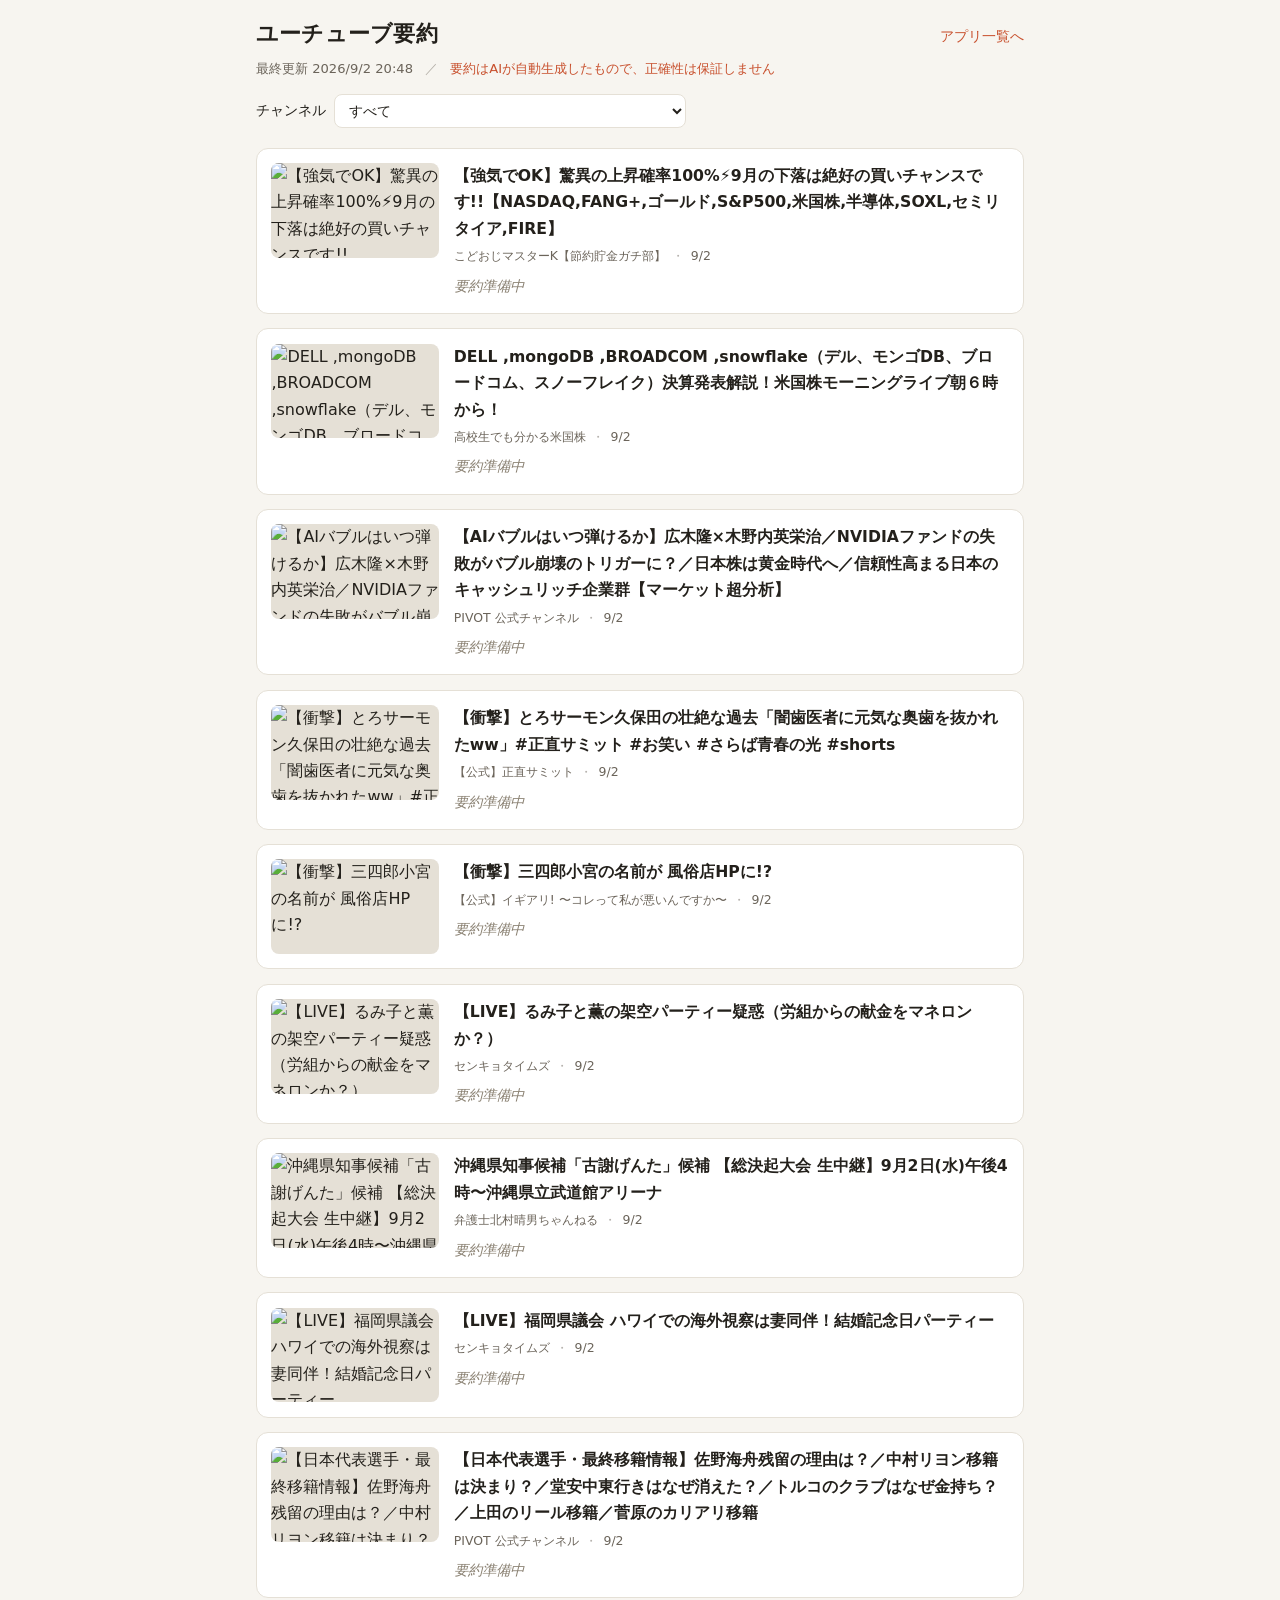
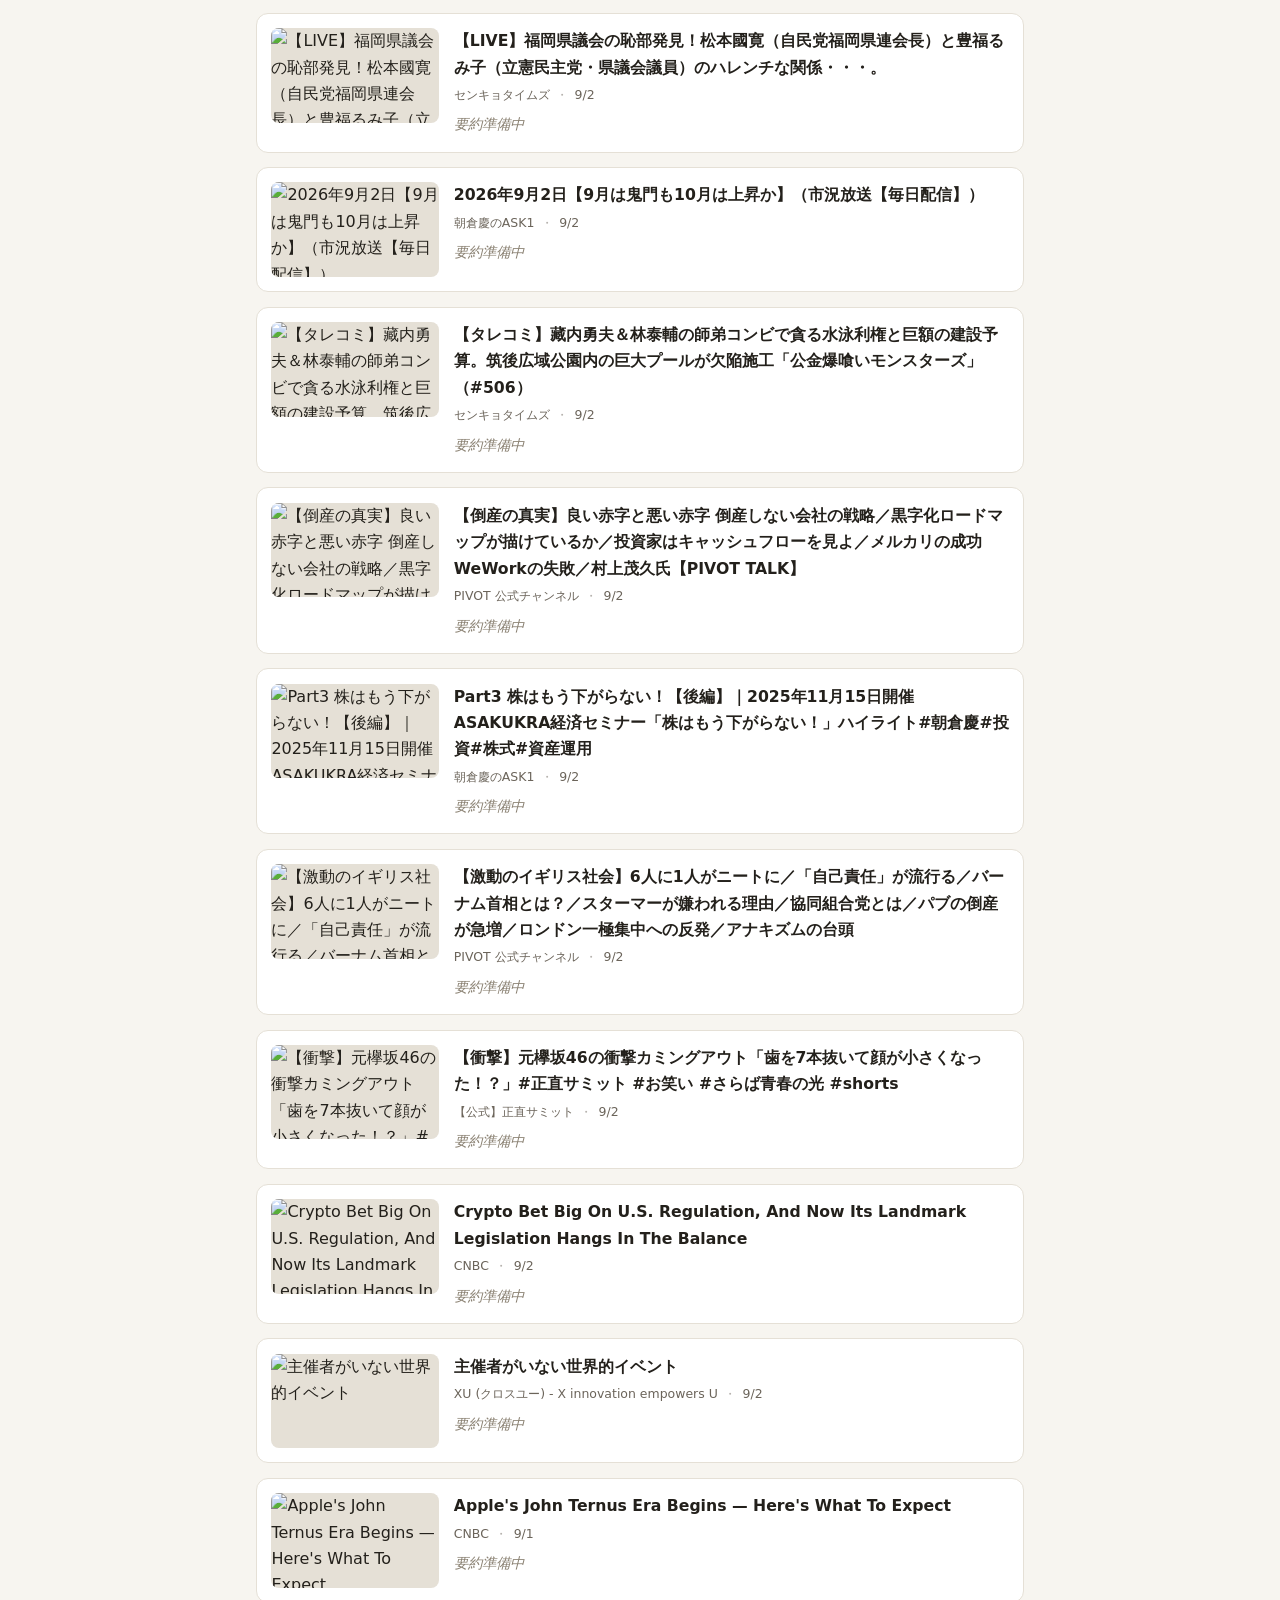
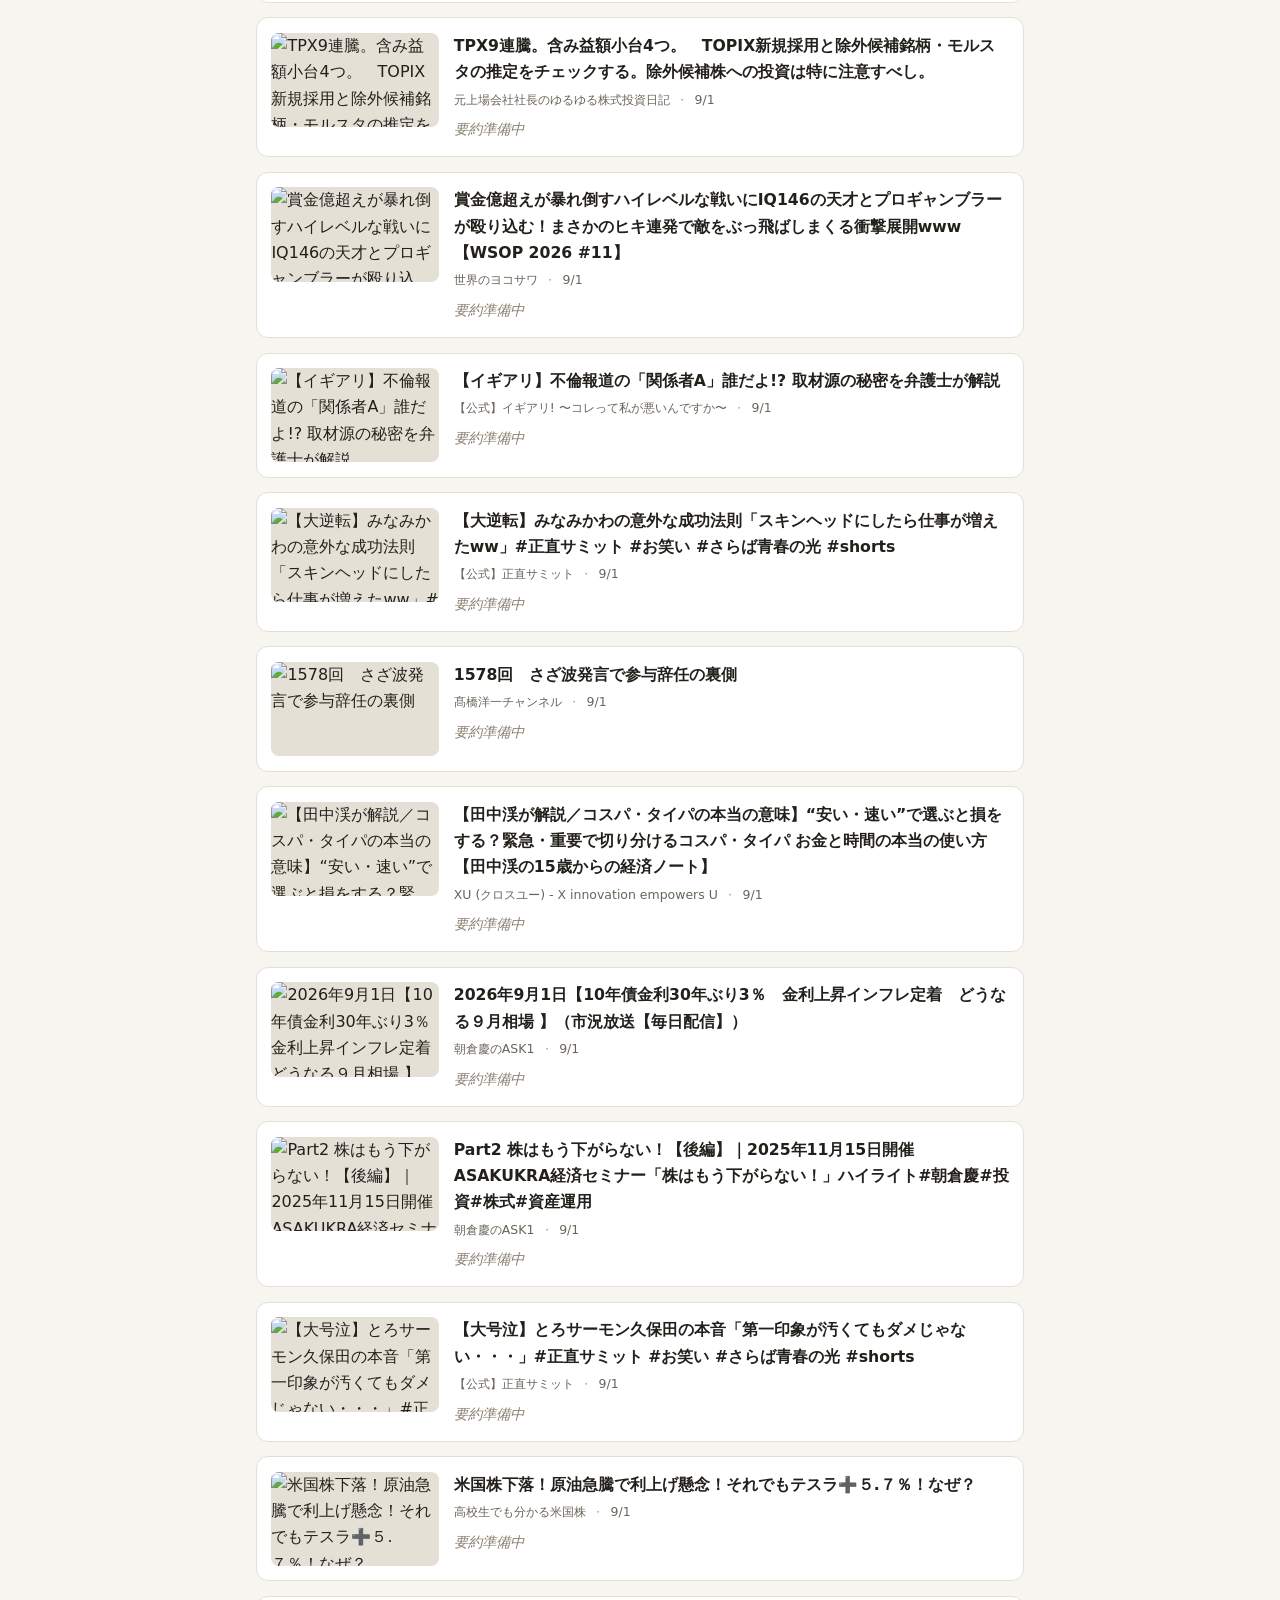
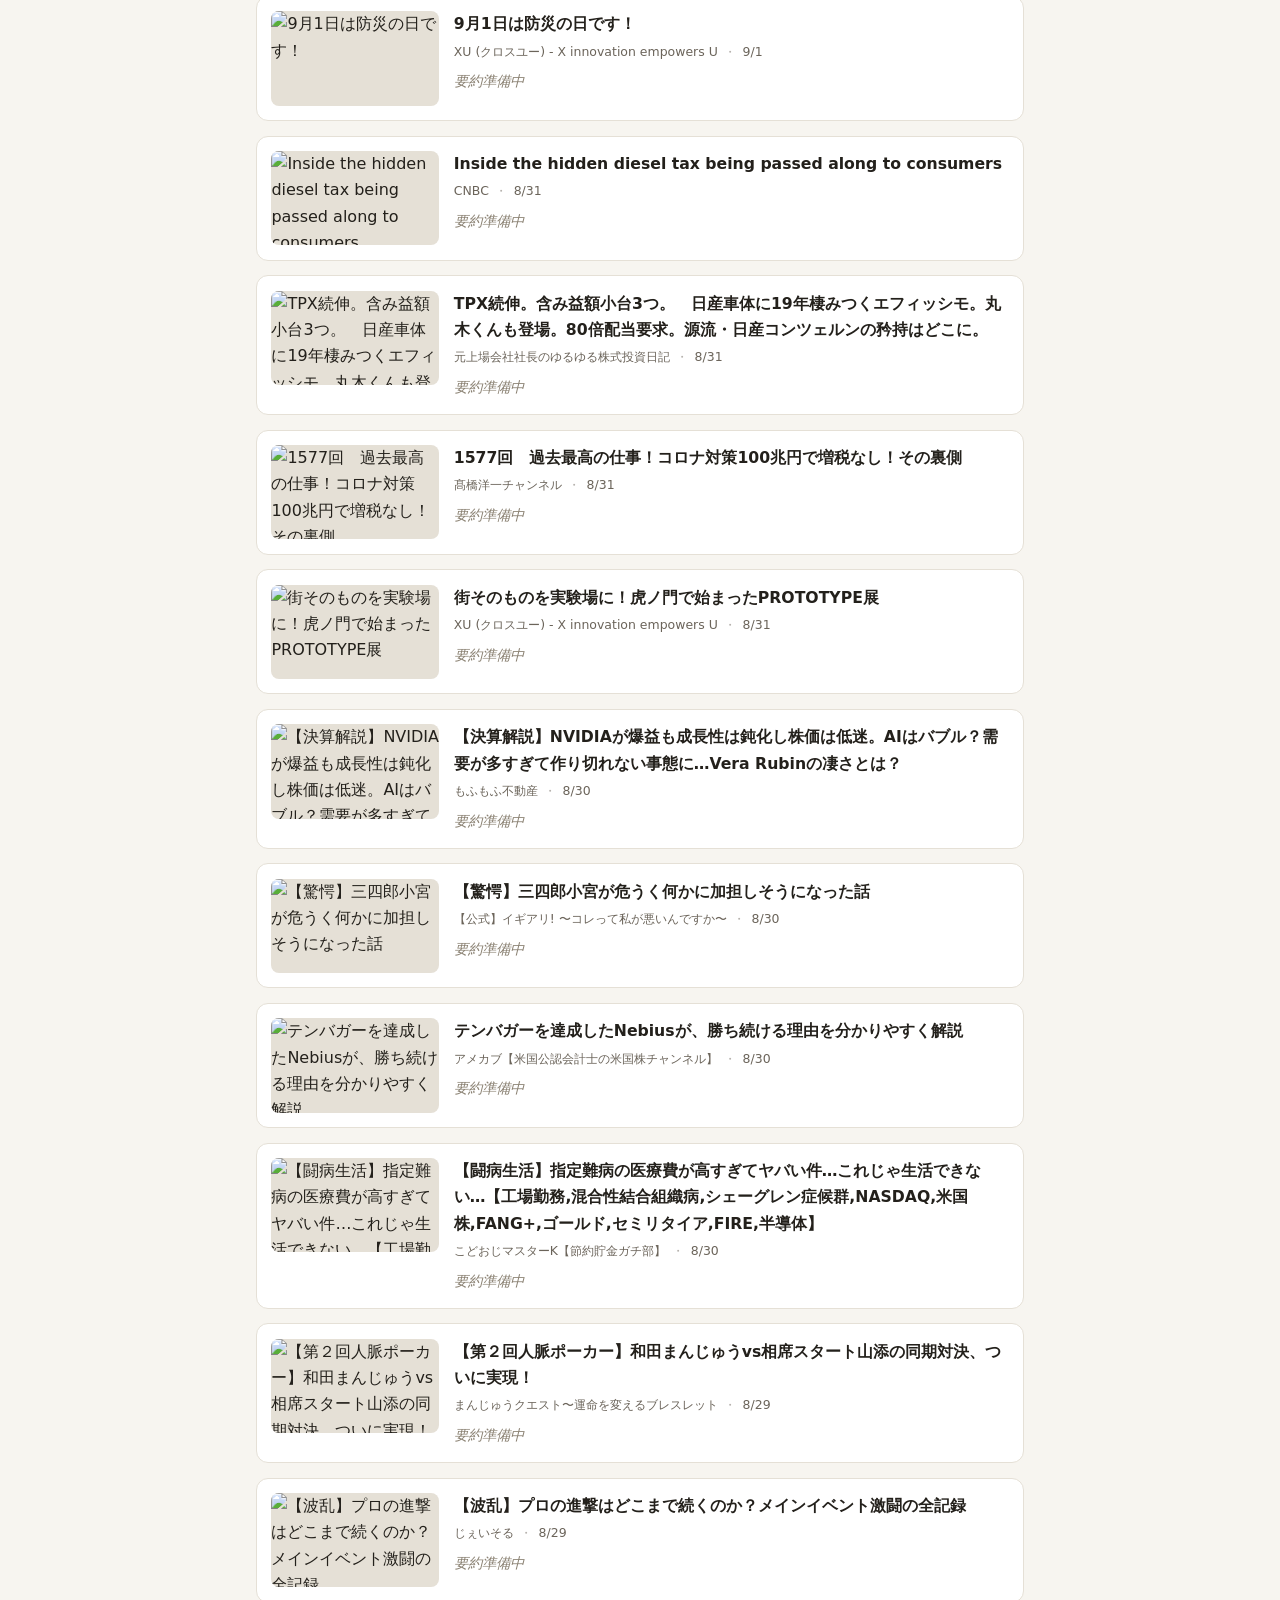
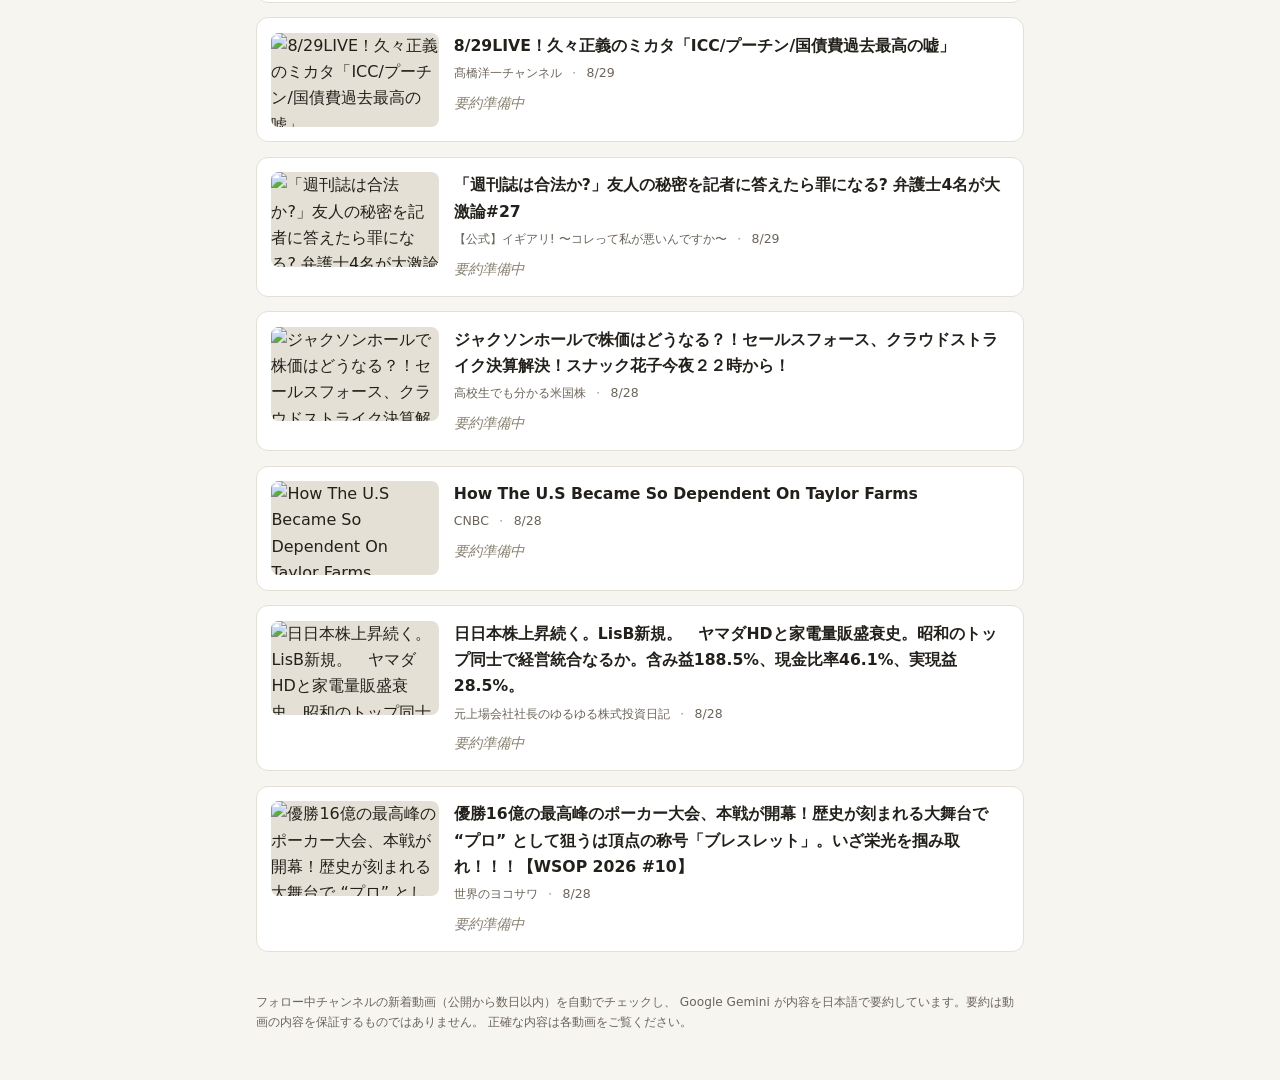
==== index.html @ b929e805 "feat: ユーチューブ要約アプリの初回実装 フォロー中YouTubeチャンネルの新着動画をGeminiで日本語要約し一覧表示する 静的サイト。GitHub Pages + GitHub Action" ====
<!doctype html>
<html lang="ja">
<head>
  <meta charset="utf-8" />
  <meta name="viewport" content="width=device-width, initial-scale=1" />
  <title>ユーチューブ要約</title>
  <meta name="description" content="フォロー中のYouTubeチャンネルの新着動画を、AIが日本語で要約して新しい順に一覧します。" />
  <meta name="theme-color" content="#f7f5f0" />
  <link rel="stylesheet" href="assets/style.css" />
</head>
<body>
  <header>
    <div class="head-row">
      <h1>ユーチューブ要約</h1>
      <a class="portal-link" href="https://git-san-934.github.io/portal/">アプリ一覧へ</a>
    </div>
    <p class="meta">
      <span id="updated">読み込み中…</span>
      <span class="sep">／</span>
      <span class="disclaimer">要約はAIが自動生成したもので、正確性は保証しません</span>
    </p>
    <div class="filter-bar">
      <label for="channel-select">チャンネル</label>
      <select id="channel-select">
        <option value="">すべて</option>
      </select>
    </div>
  </header>

  <main>
    <div id="list" class="list"></div>
    <p id="empty" class="empty" hidden>まだ新しい動画の要約はありません。</p>
    <p id="error" class="error" hidden>データを読み込めませんでした。時間をおいて再度お試しください。</p>
  </main>

  <footer>
    <p>
      フォロー中チャンネルの新着動画（公開から数日以内）を自動でチェックし、
      Google Gemini が内容を日本語で要約しています。要約は動画の内容を保証するものではありません。
      正確な内容は各動画をご覧ください。
    </p>
  </footer>

  <script type="module" src="assets/app.js"></script>
</body>
</html>
---- assets/style.css ----
:root {
  --bg: #f7f5f0;
  --card-bg: #ffffff;
  --text: #23201b;
  --text-sub: #6b645a;
  --border: #e5e0d6;
  --accent: #c8502d;
  --accent-text: #ffffff;
  --pending: #8a8172;
  --space: 1rem;
  --radius: 12px;
}

@media (prefers-color-scheme: dark) {
  :root {
    --bg: #1c1a17;
    --card-bg: #262320;
    --text: #f0ece4;
    --text-sub: #a89f92;
    --border: #38342e;
    --accent: #e0662f;
    --accent-text: #1c1a17;
    --pending: #9a9182;
  }
}

* { box-sizing: border-box; margin: 0; padding: 0; }

body {
  font-family: system-ui, -apple-system, "Hiragino Kaku Gothic ProN",
    "Yu Gothic", "Meiryo", sans-serif;
  background: var(--bg);
  color: var(--text);
  line-height: 1.65;
  -webkit-font-smoothing: antialiased;
  padding: 1rem 1rem 3rem;
}

header, main, footer { max-width: 48rem; margin: 0 auto; }

.head-row {
  display: flex;
  align-items: baseline;
  justify-content: space-between;
  gap: 1rem;
  flex-wrap: wrap;
}

h1 { font-size: 1.35rem; letter-spacing: 0.01em; }

.portal-link {
  font-size: 0.85rem;
  color: var(--accent);
  text-decoration: none;
  white-space: nowrap;
}
.portal-link:hover { text-decoration: underline; }

.meta {
  margin-top: 0.4rem;
  font-size: 0.82rem;
  color: var(--text-sub);
}
.meta .sep { margin: 0 0.5rem; opacity: 0.5; }
.disclaimer { color: var(--accent); }

.filter-bar {
  margin-top: 0.9rem;
  display: flex;
  align-items: center;
  gap: 0.5rem;
  font-size: 0.9rem;
}
.filter-bar label { white-space: nowrap; }
.filter-bar select {
  flex: 1 1 auto;
  max-width: 22rem;
  padding: 0.45rem 0.6rem;
  border: 1px solid var(--border);
  border-radius: 8px;
  background: var(--card-bg);
  color: var(--text);
  font: inherit;
}

.list {
  margin-top: 1.2rem;
  display: flex;
  flex-direction: column;
  gap: 0.9rem;
}

.card {
  display: grid;
  grid-template-columns: 168px 1fr;
  gap: 0.9rem;
  padding: 0.9rem;
  background: var(--card-bg);
  border: 1px solid var(--border);
  border-radius: var(--radius);
}

.card__thumb {
  width: 100%;
  aspect-ratio: 16 / 9;
  object-fit: cover;
  border-radius: 8px;
  background: var(--border);
  display: block;
}

.card__body { min-width: 0; }

.card__title {
  font-size: 0.98rem;
  font-weight: 600;
  line-height: 1.4;
  color: var(--text);
  text-decoration: none;
}
.card__title:hover { text-decoration: underline; color: var(--accent); }

.card__meta {
  margin-top: 0.25rem;
  font-size: 0.78rem;
  color: var(--text-sub);
}
.card__meta .dot { margin: 0 0.4rem; opacity: 0.5; }

.card__summary {
  margin-top: 0.5rem;
  font-size: 0.9rem;
  white-space: pre-wrap;
  word-break: break-word;
}
.card__summary.is-pending {
  color: var(--pending);
  font-style: italic;
}

.empty, .error {
  margin-top: 2rem;
  text-align: center;
  color: var(--text-sub);
  font-size: 0.9rem;
}
.error { color: var(--accent); }

footer {
  margin-top: 2.5rem;
  font-size: 0.76rem;
  color: var(--text-sub);
}

@media (max-width: 560px) {
  .card {
    grid-template-columns: 1fr;
  }
  .card__thumb { max-width: 320px; }
}
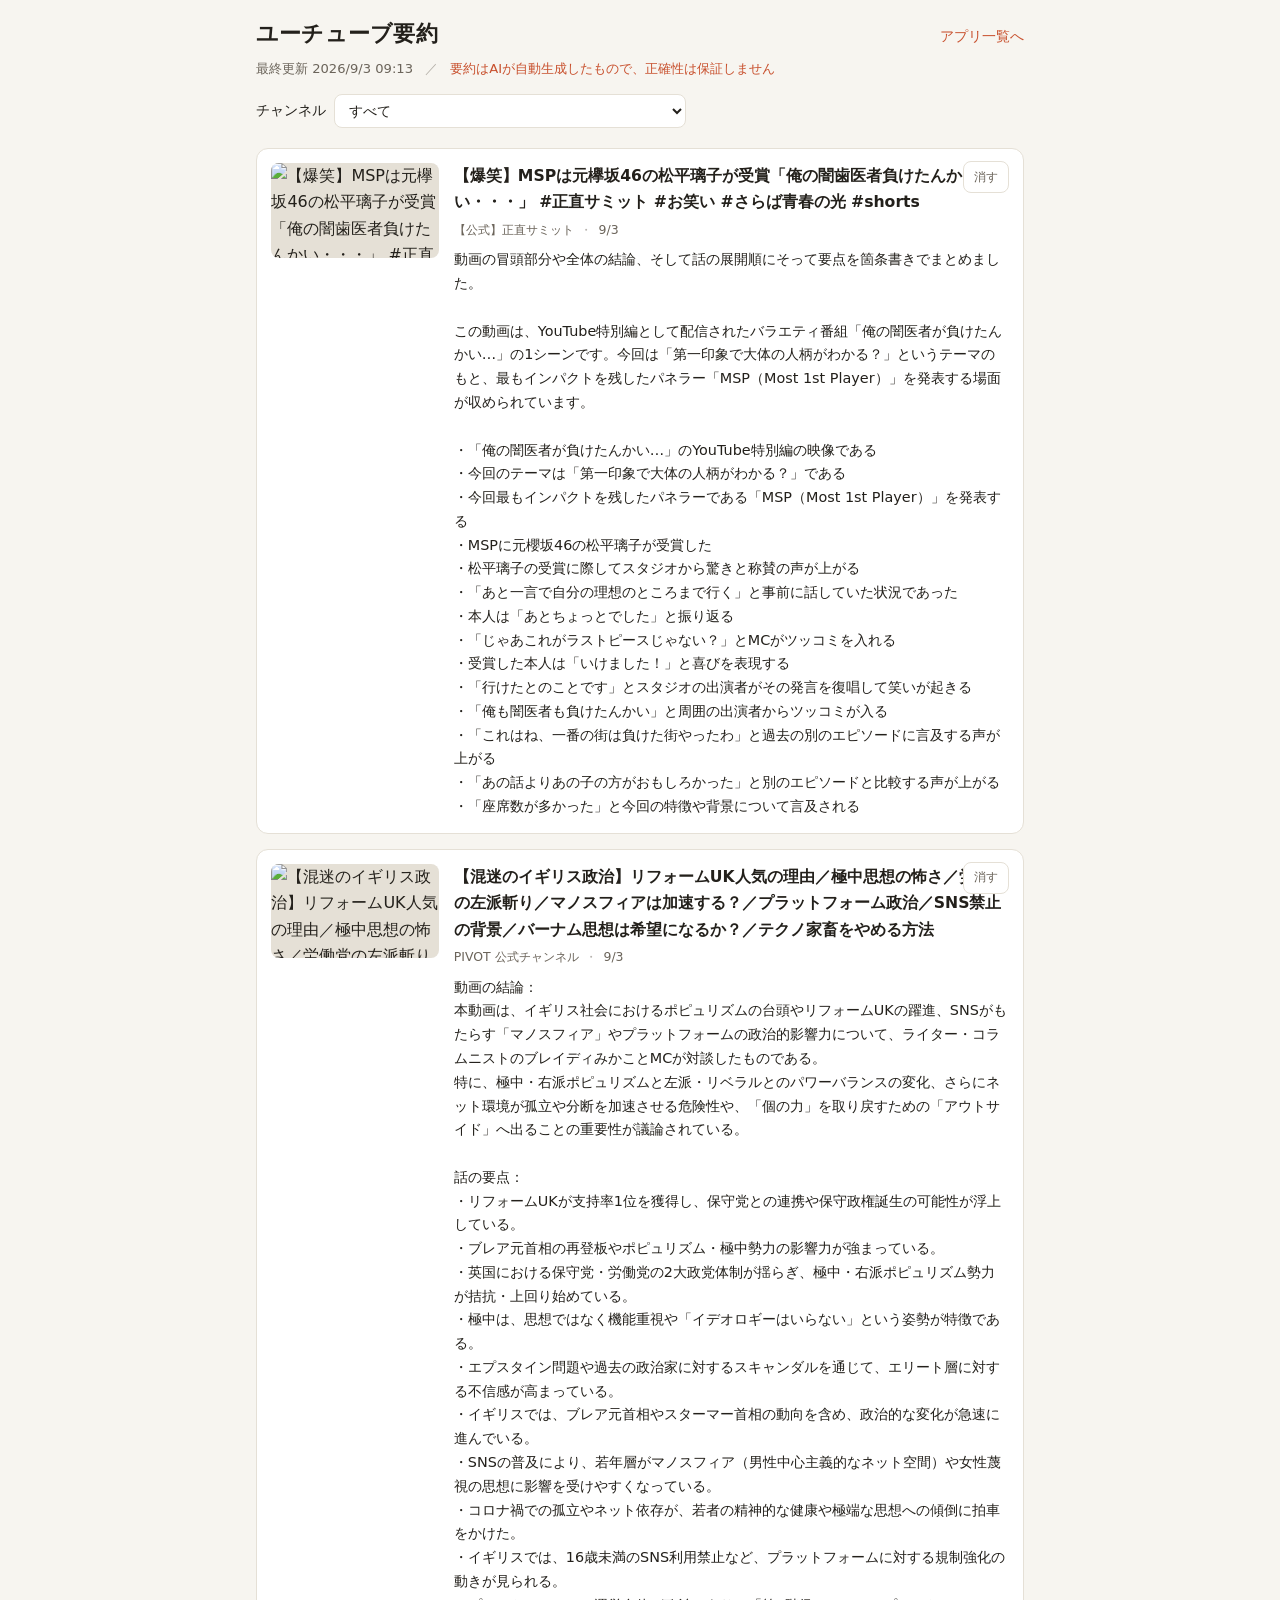
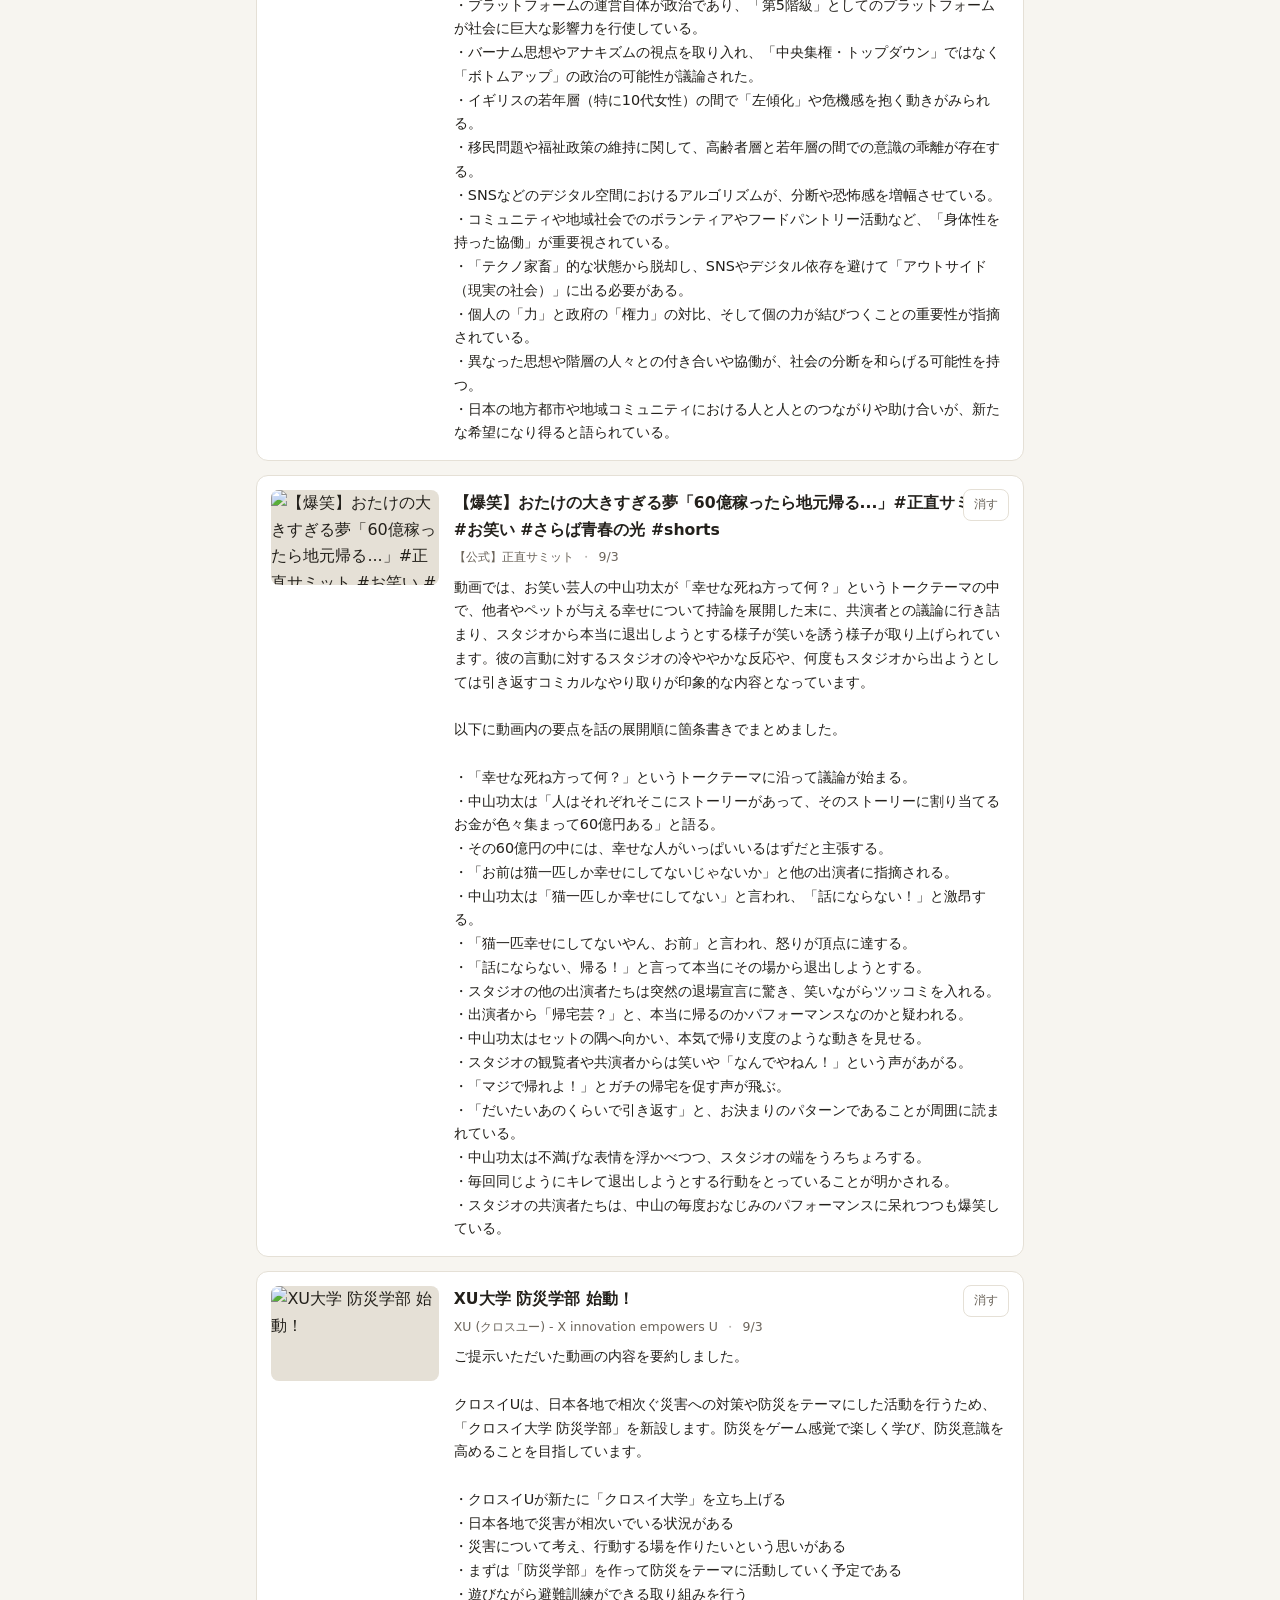
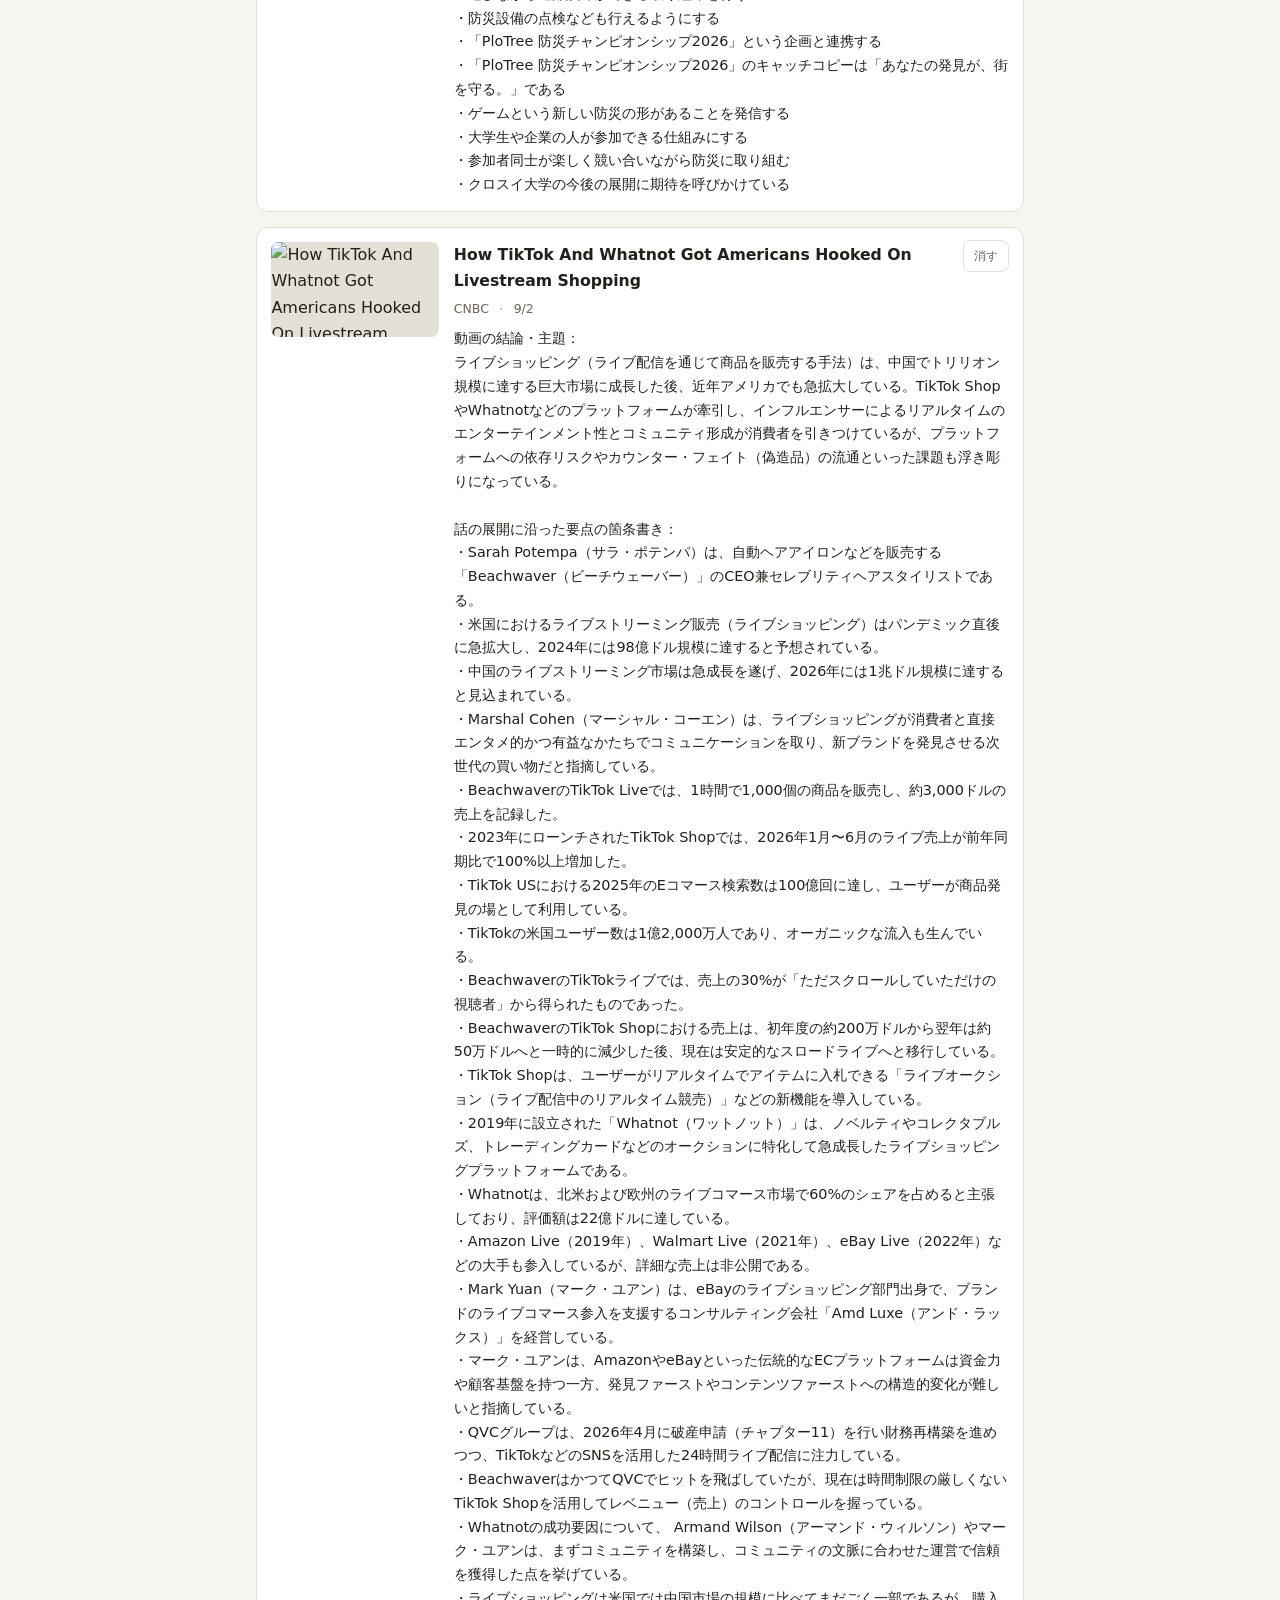
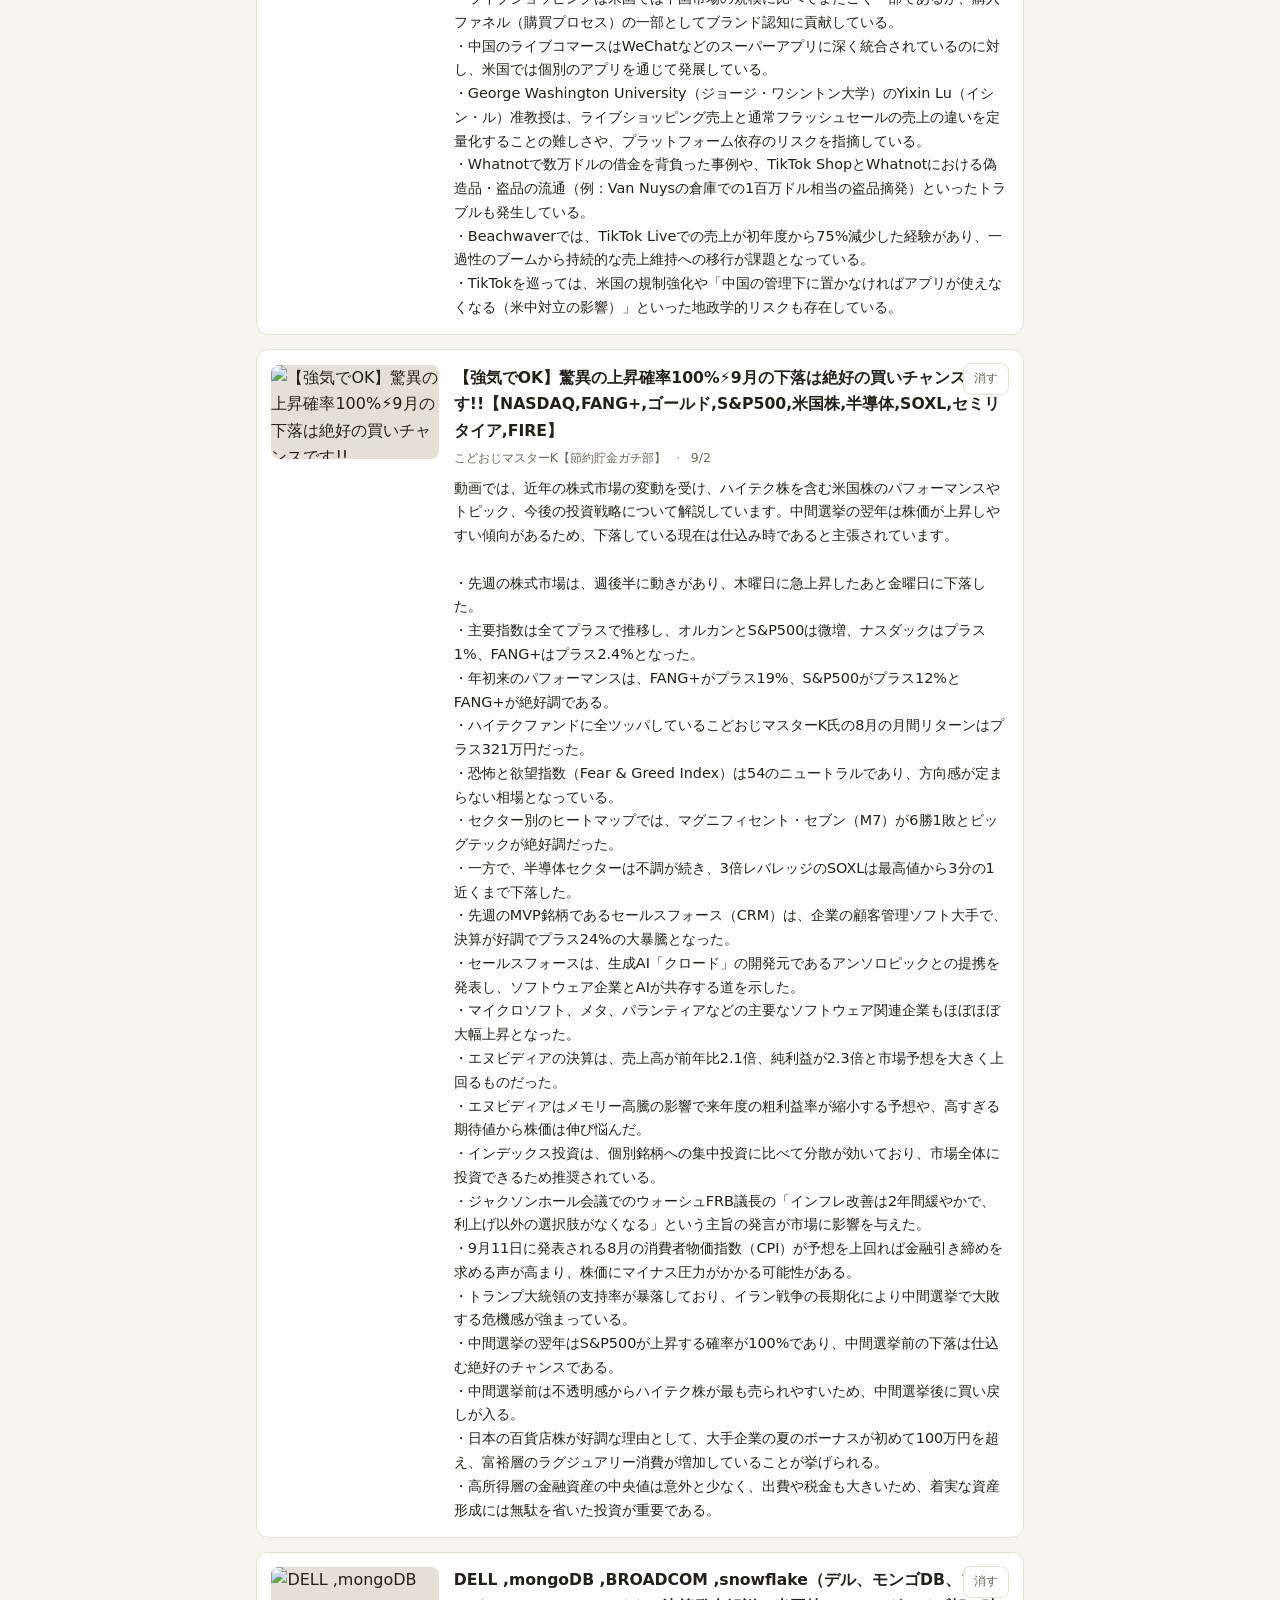
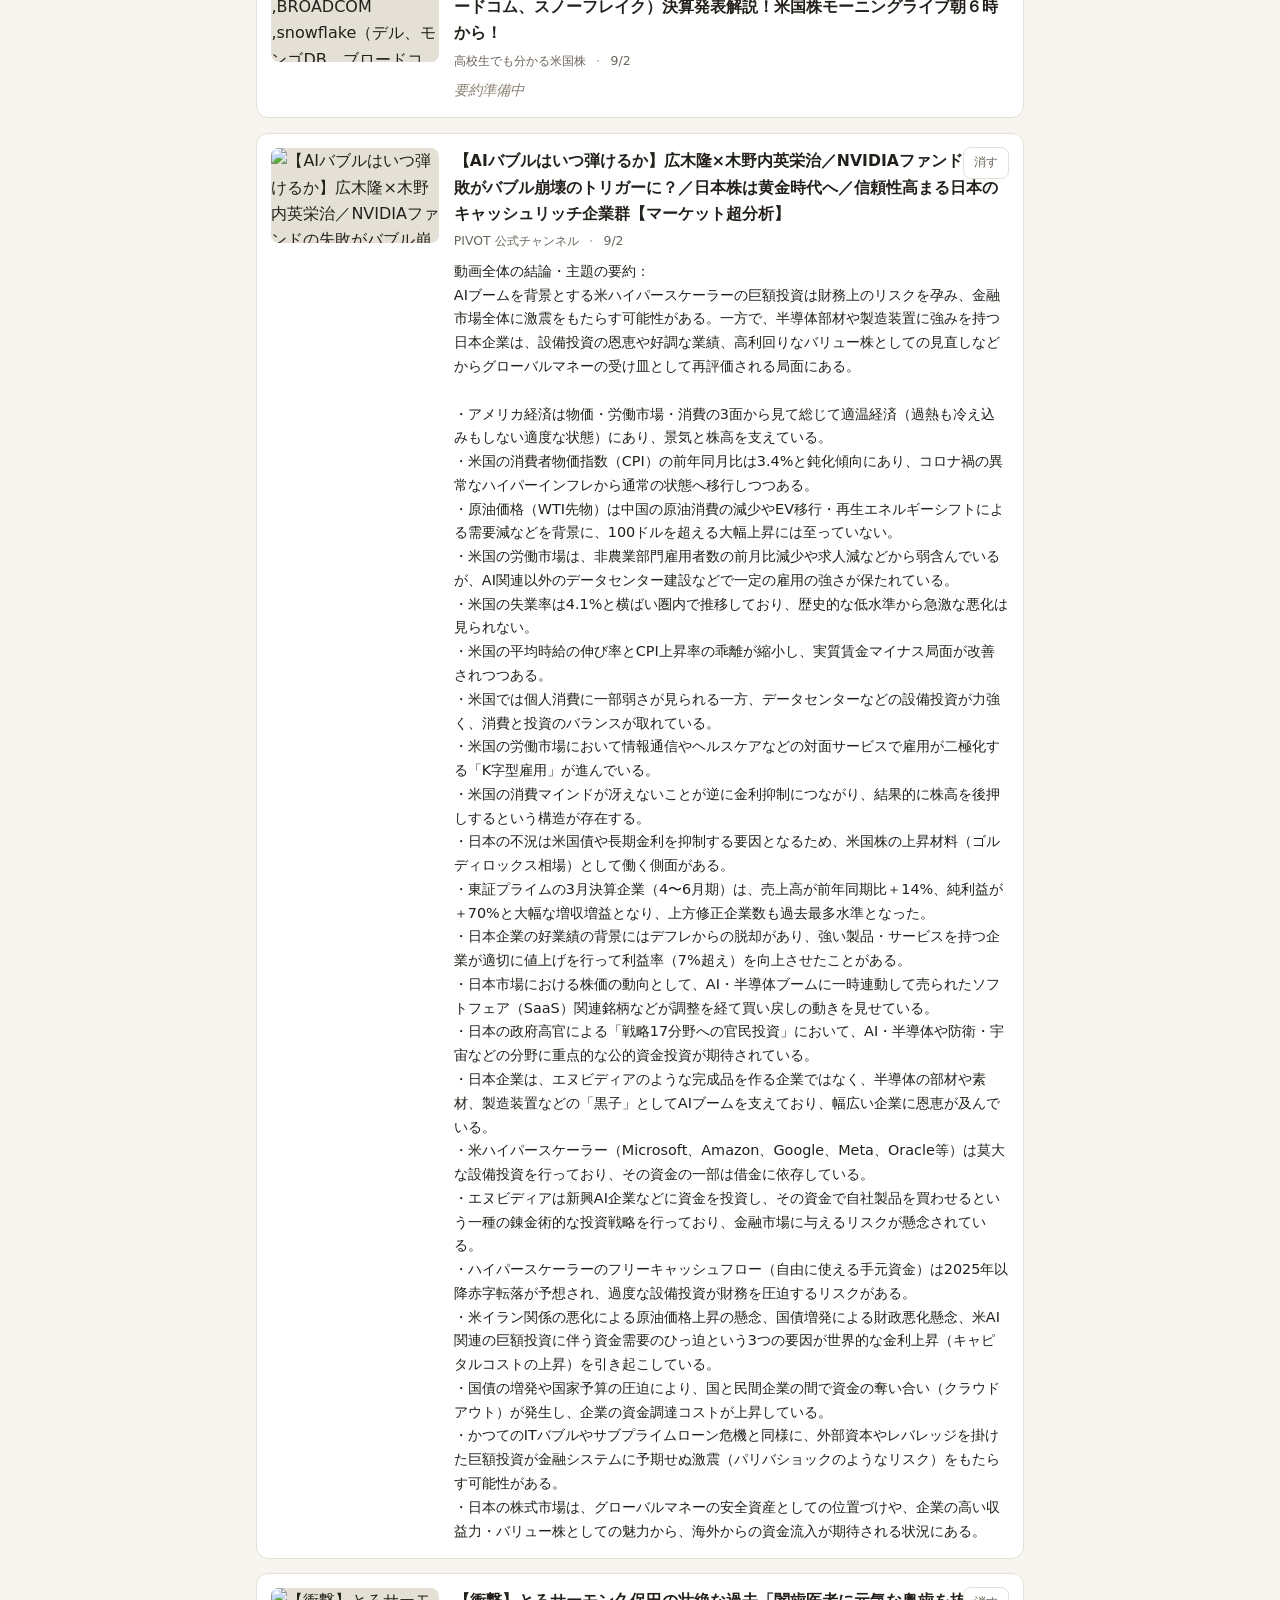
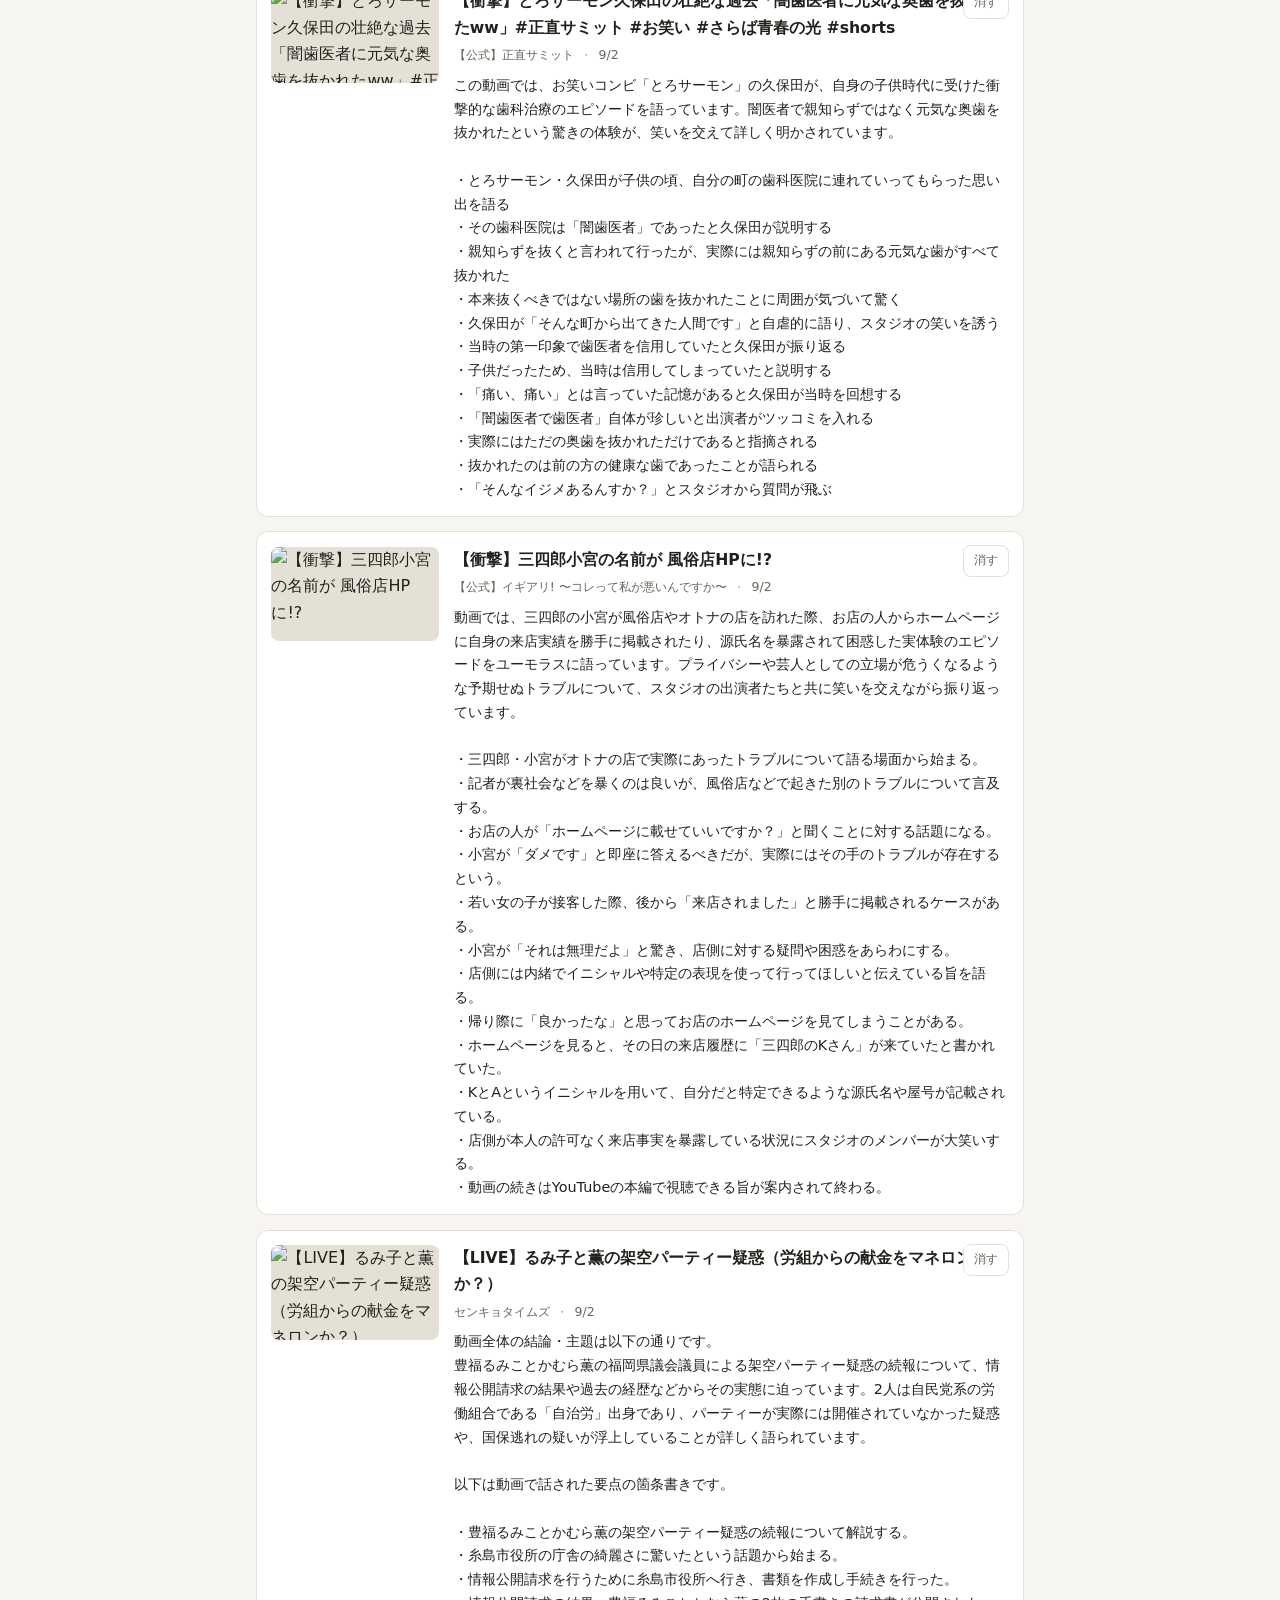
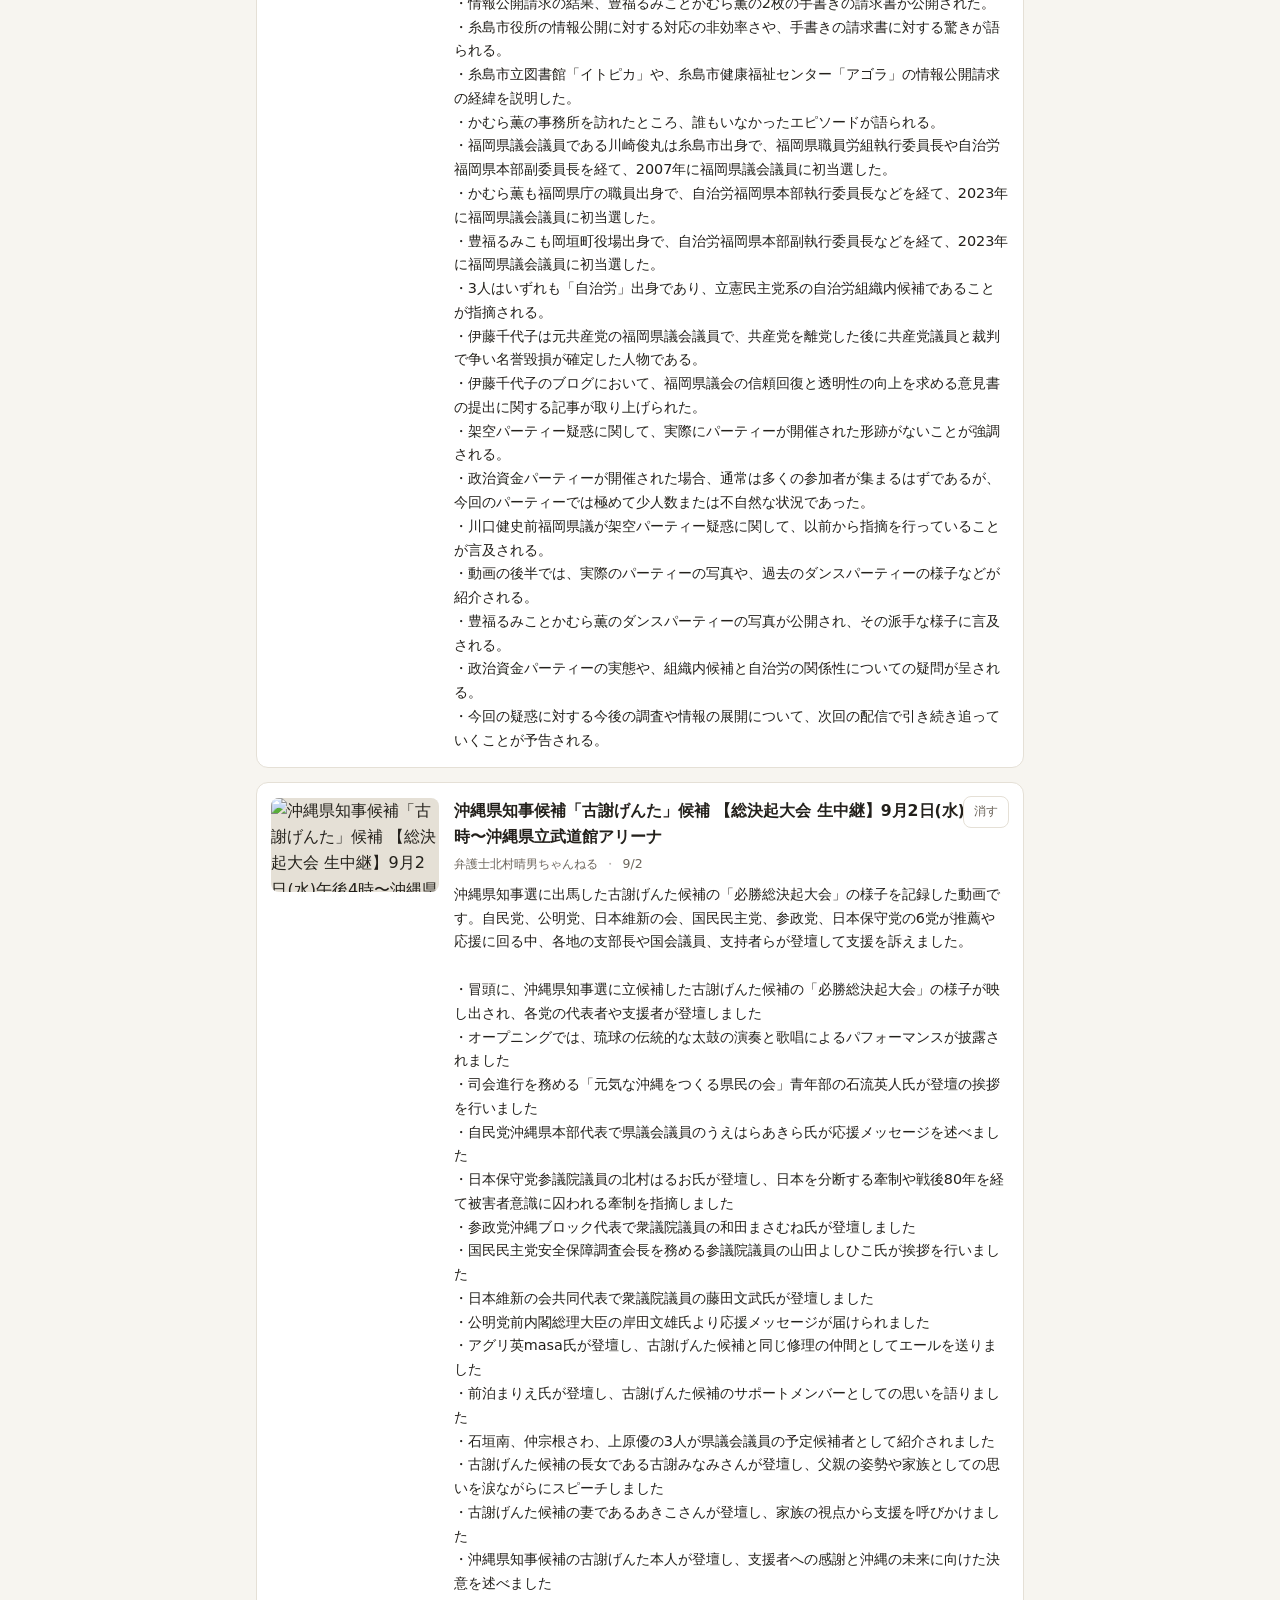
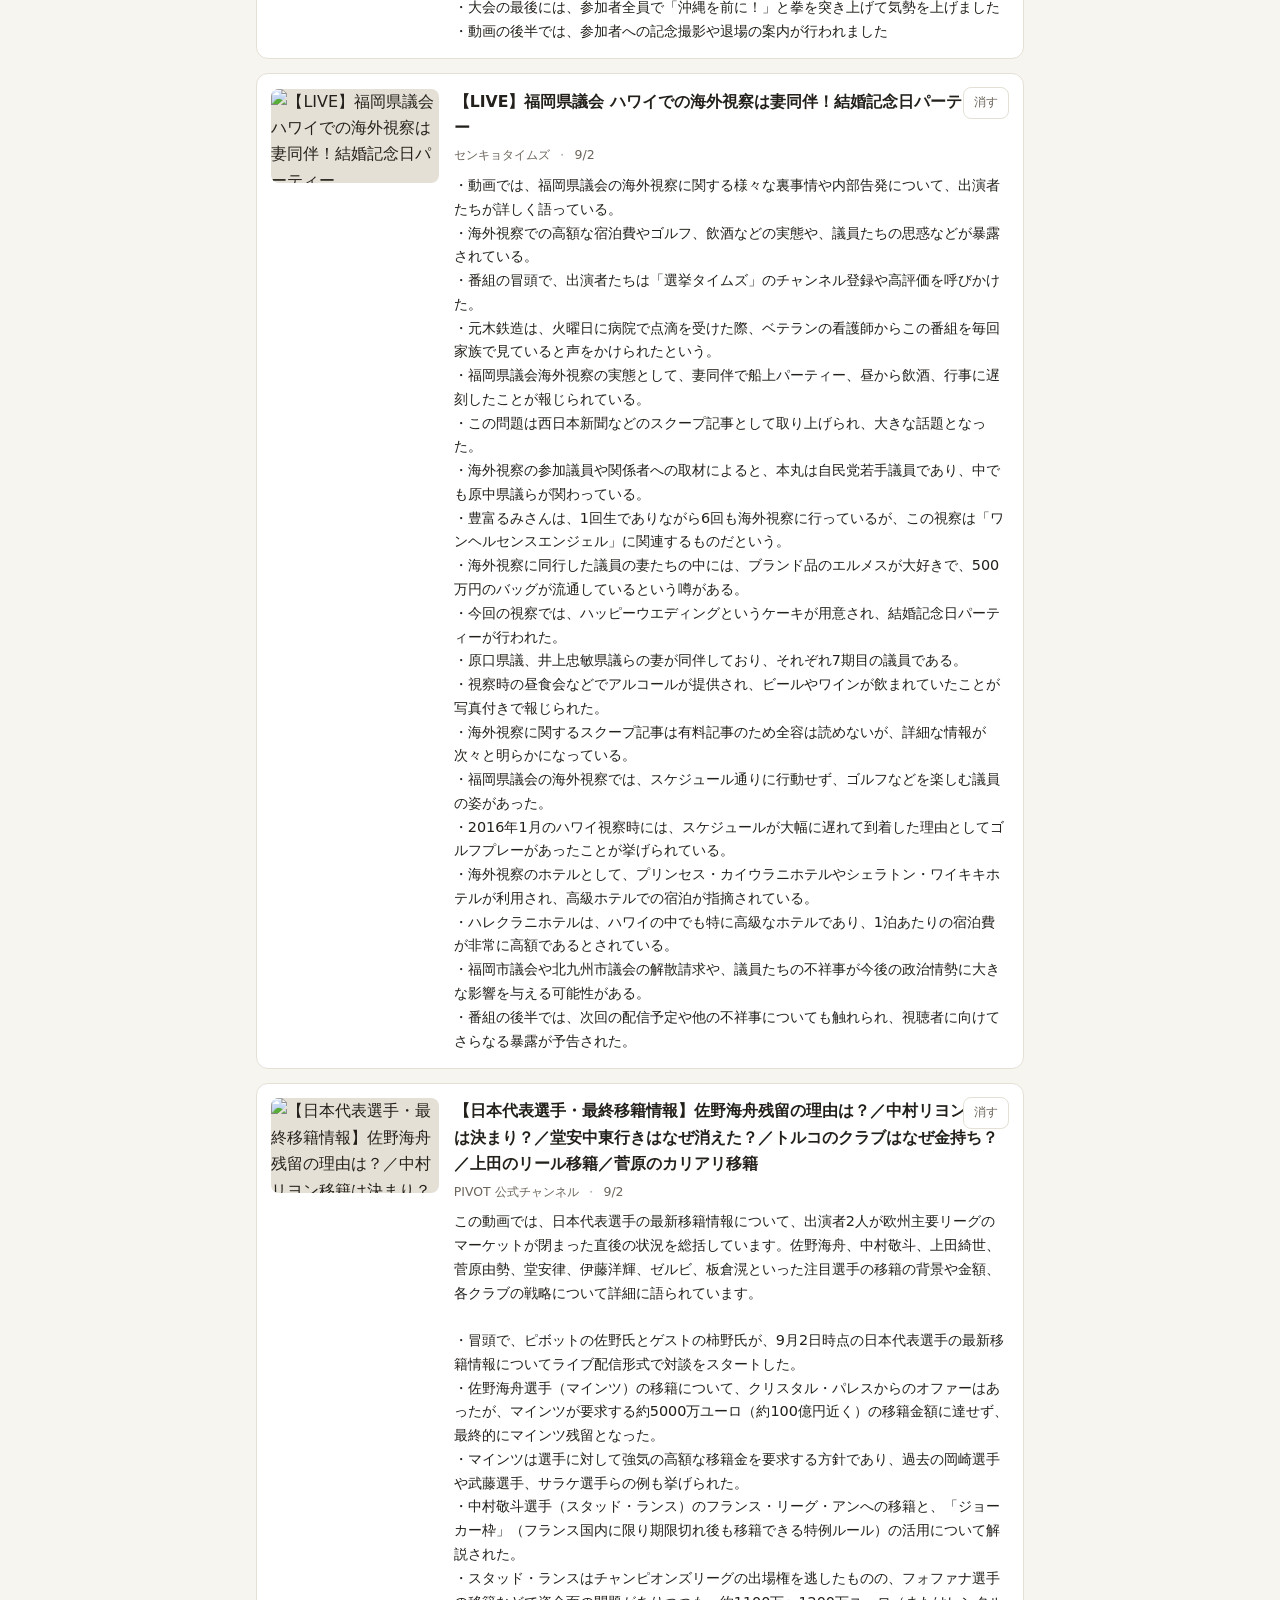
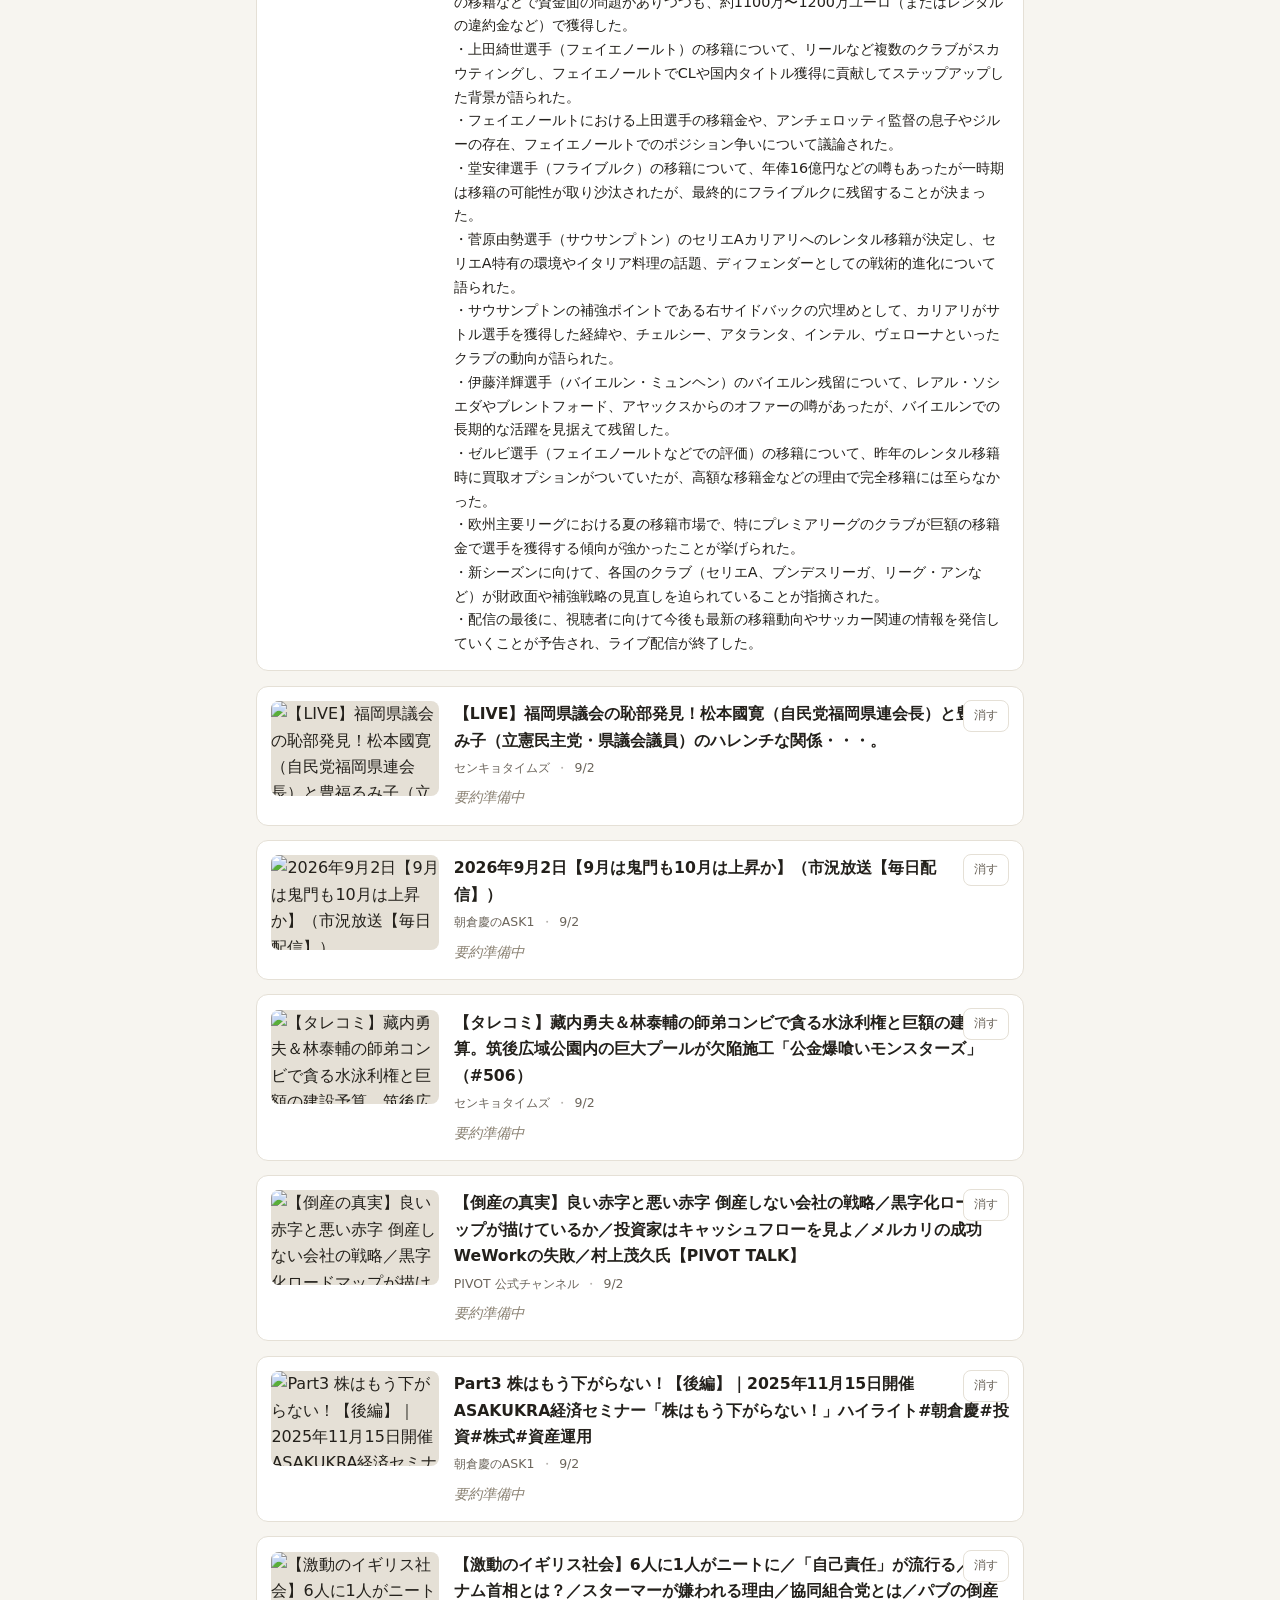
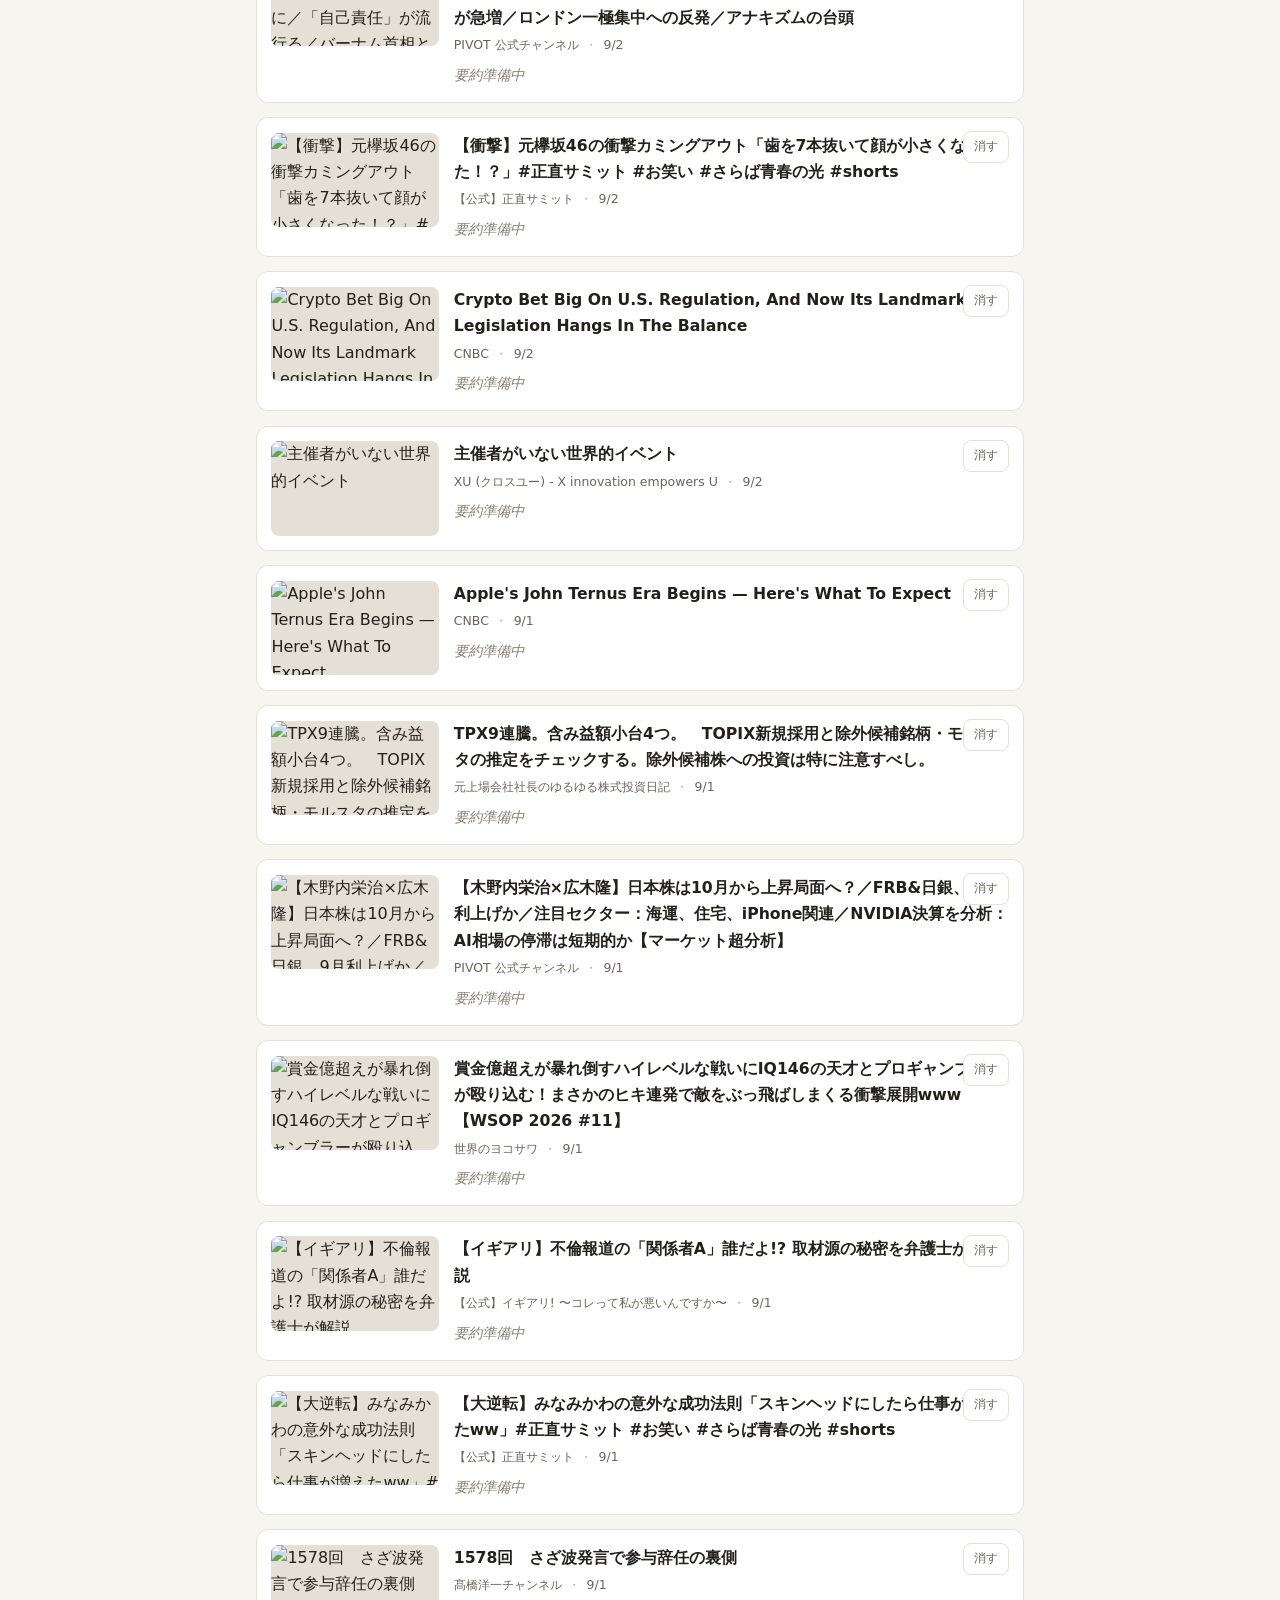
==== commit ec8dfbe0: "feat: 読んだ要約をカードの「消す」ボタンでその場で非表示にできるように - 各カード右上に「消す」→「消す/やめる」確認 UI - 非表示の video_id は localStorage(yy" ====
--- a/index.html
+++ b/index.html
@@ -29,7 +29,7 @@
 
   <main>
     <div id="list" class="list"></div>
-    <p id="empty" class="empty" hidden>まだ新しい動画の要約はありません。</p>
+    <p id="empty" class="empty" hidden>未読の要約はありません。新しい動画が公開されると自動で追加されます。</p>
     <p id="error" class="error" hidden>データを読み込めませんでした。時間をおいて再度お試しください。</p>
   </main>
 
--- a/assets/style.css
+++ b/assets/style.css
@@ -109,7 +109,55 @@
   display: block;
 }
 
-.card__body { min-width: 0; }
+.card__body { min-width: 0; position: relative; }
+
+.card.is-removing { opacity: 0; transition: opacity 0.2s ease; }
+
+.card__del-wrap {
+  position: absolute;
+  top: -0.1rem;
+  right: 0;
+  z-index: 1;
+}
+
+.card__del {
+  font: inherit;
+  font-size: 0.75rem;
+  min-height: 32px;
+  padding: 0.2rem 0.6rem;
+  color: var(--text-sub);
+  background: var(--card-bg);
+  border: 1px solid var(--border);
+  border-radius: 8px;
+  cursor: pointer;
+}
+.card__del:hover { color: var(--accent); border-color: var(--accent); }
+
+.card__confirm {
+  display: flex;
+  align-items: center;
+  gap: 0.4rem;
+  background: var(--card-bg);
+}
+.card__confirm-label { font-size: 0.75rem; color: var(--text-sub); white-space: nowrap; }
+.card__confirm button {
+  font: inherit;
+  font-size: 0.75rem;
+  min-height: 32px;
+  padding: 0.2rem 0.7rem;
+  border-radius: 8px;
+  cursor: pointer;
+}
+.card__confirm-yes {
+  color: var(--accent-text);
+  background: var(--accent);
+  border: 1px solid var(--accent);
+}
+.card__confirm-no {
+  color: var(--text);
+  background: var(--card-bg);
+  border: 1px solid var(--border);
+}
 
 .card__title {
   font-size: 0.98rem;
@@ -117,6 +165,7 @@
   line-height: 1.4;
   color: var(--text);
   text-decoration: none;
+  padding-right: 3.5rem;
 }
 .card__title:hover { text-decoration: underline; color: var(--accent); }
 
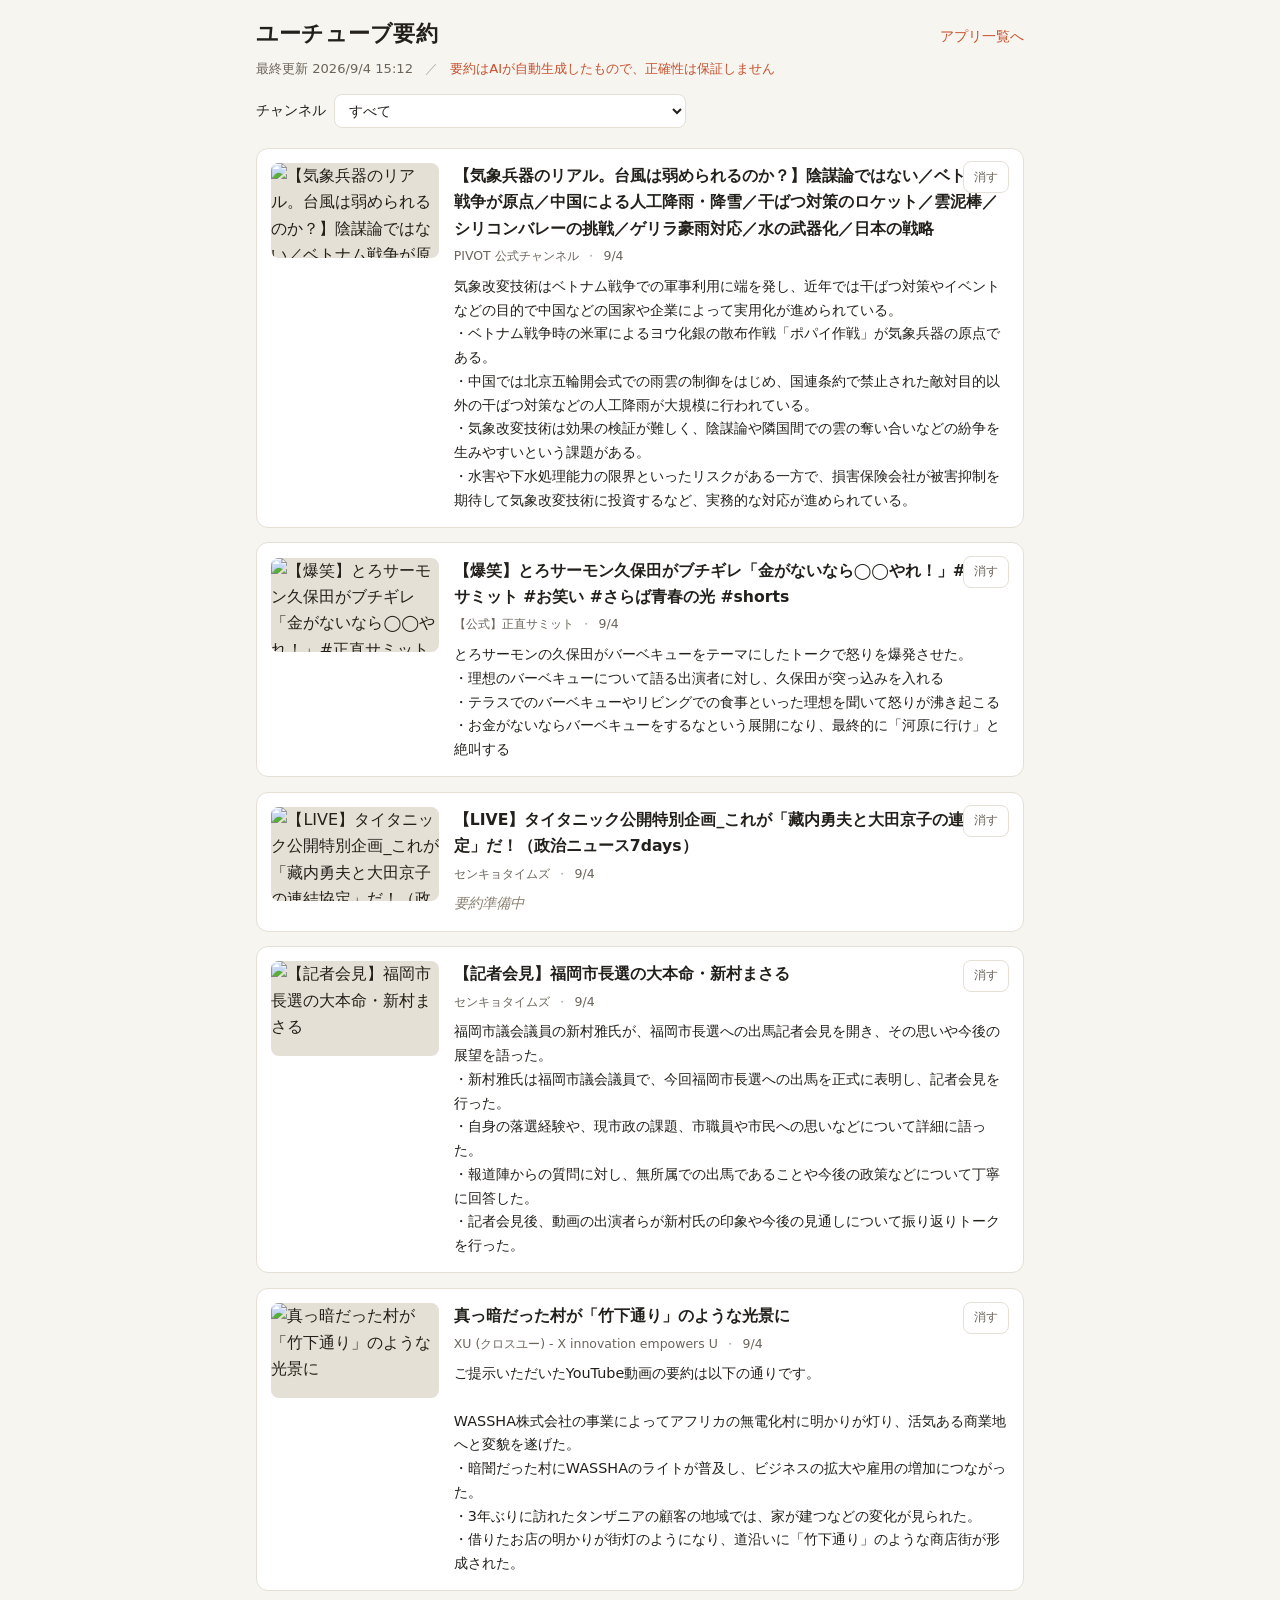
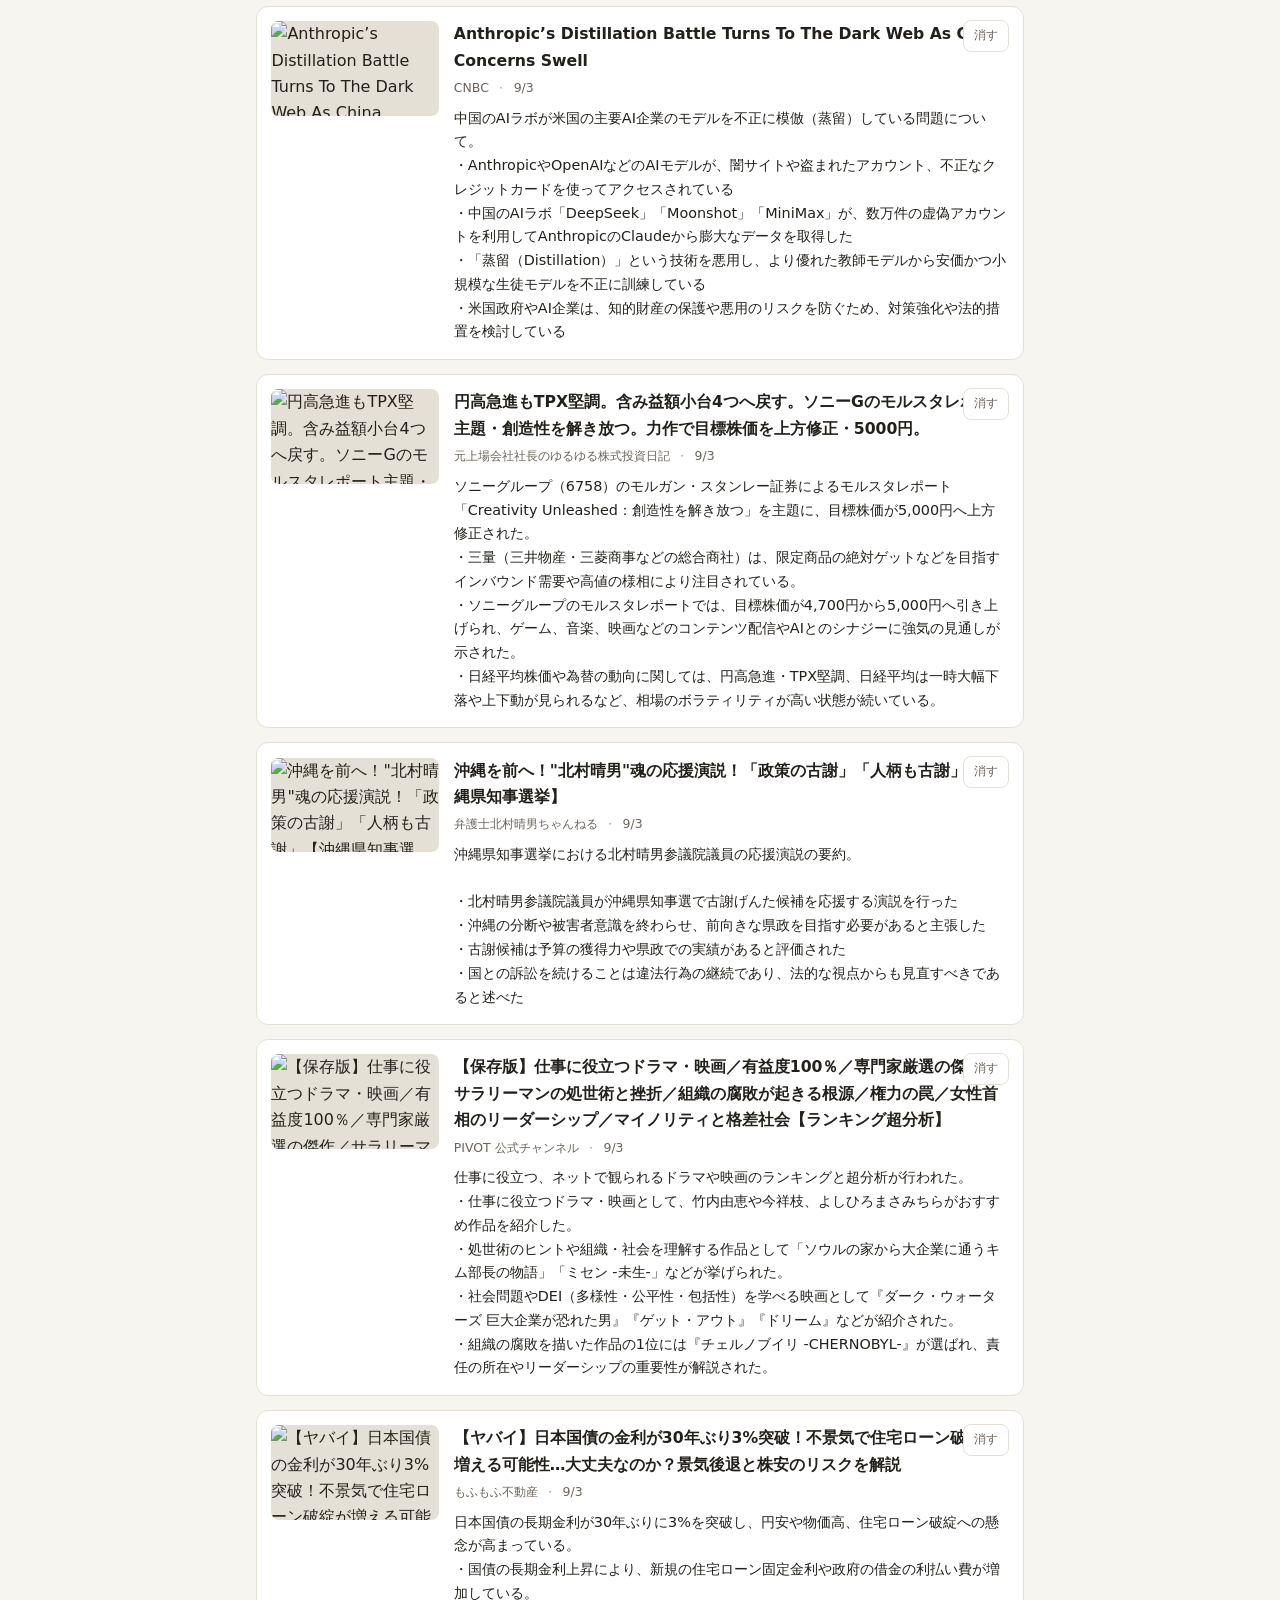
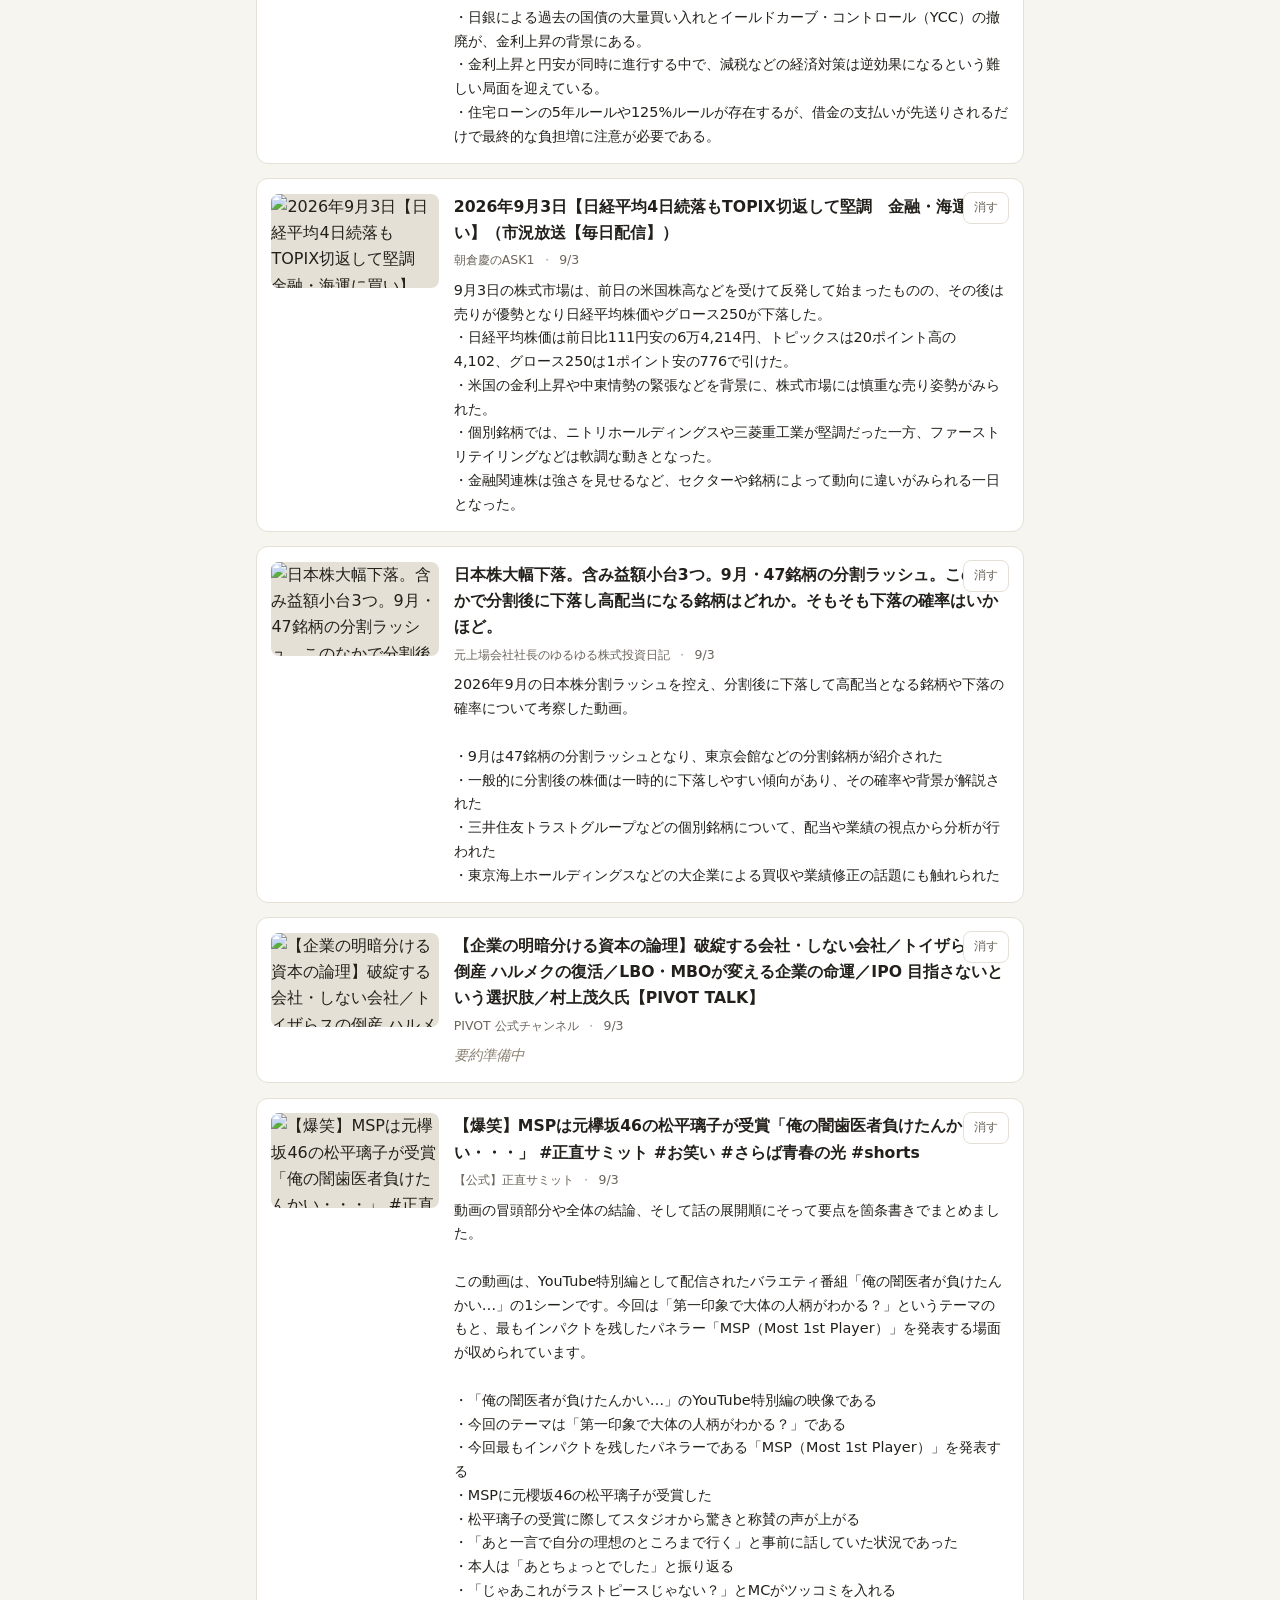
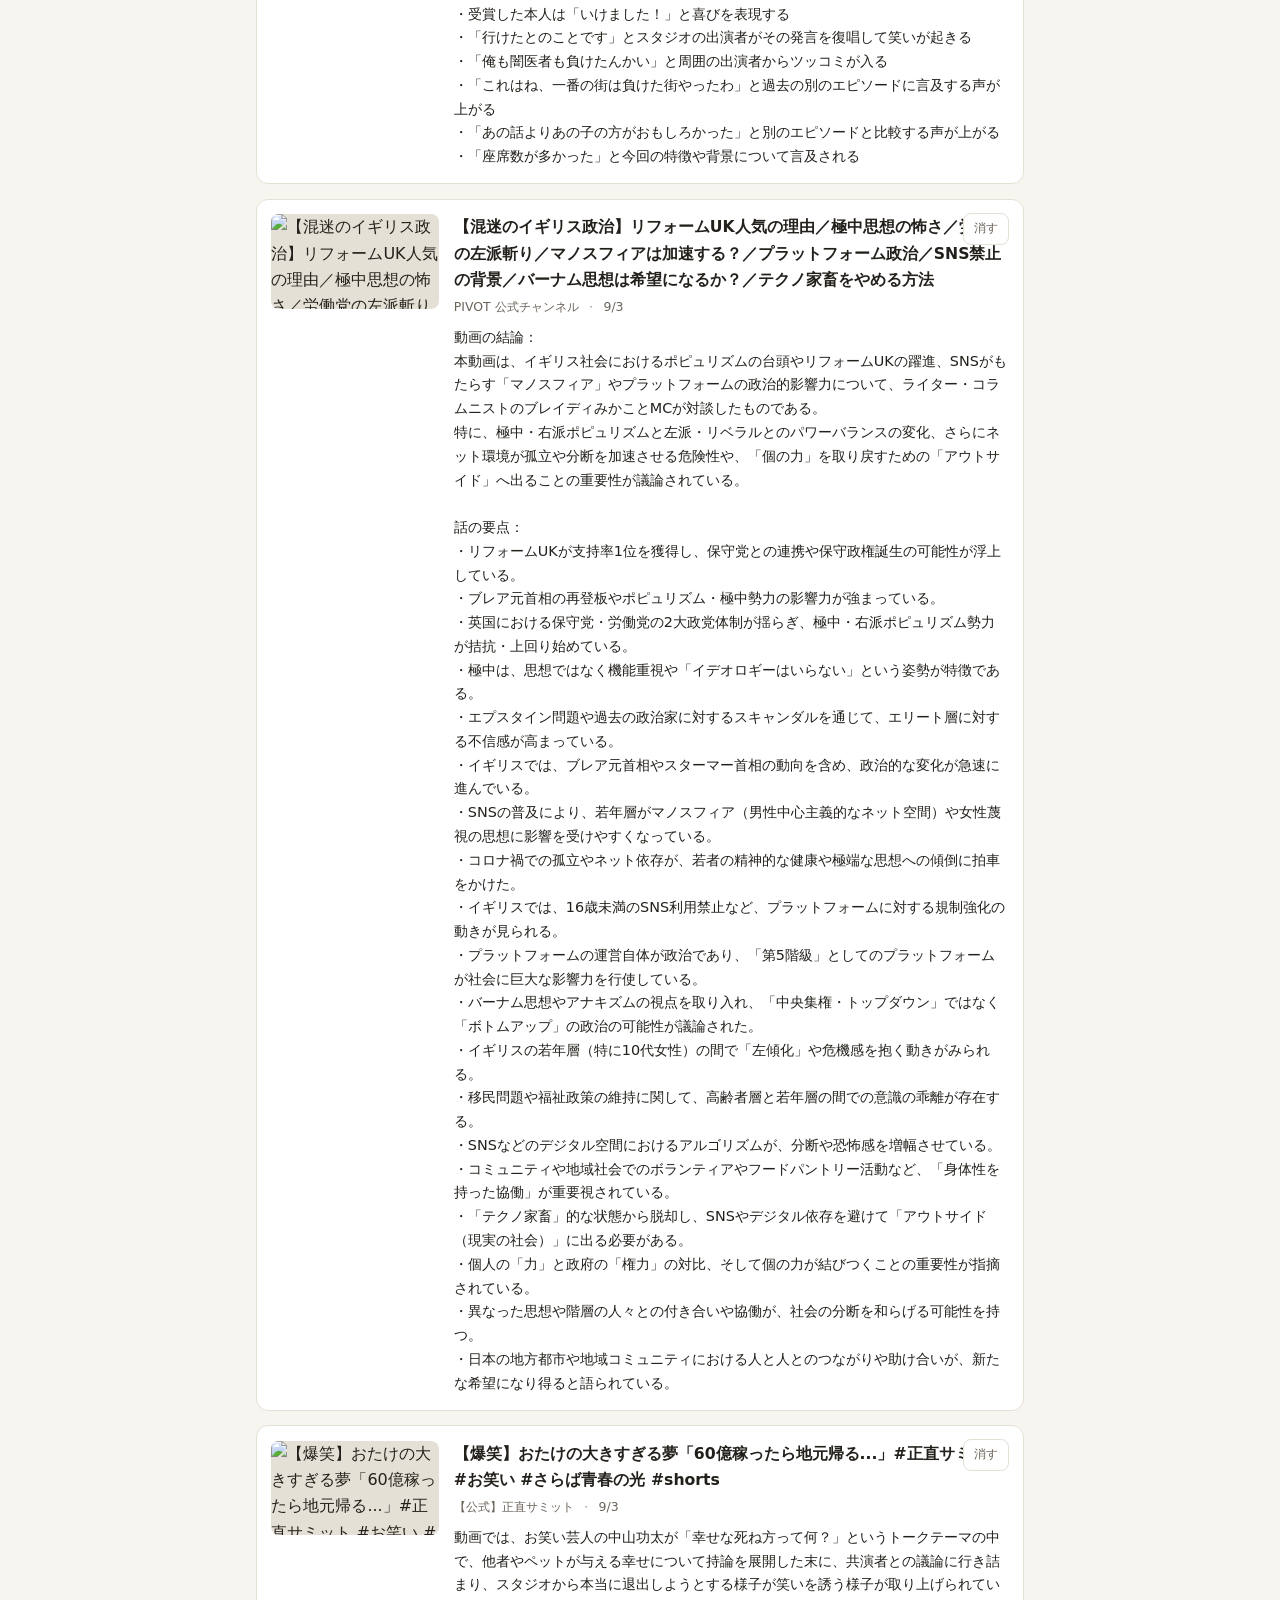
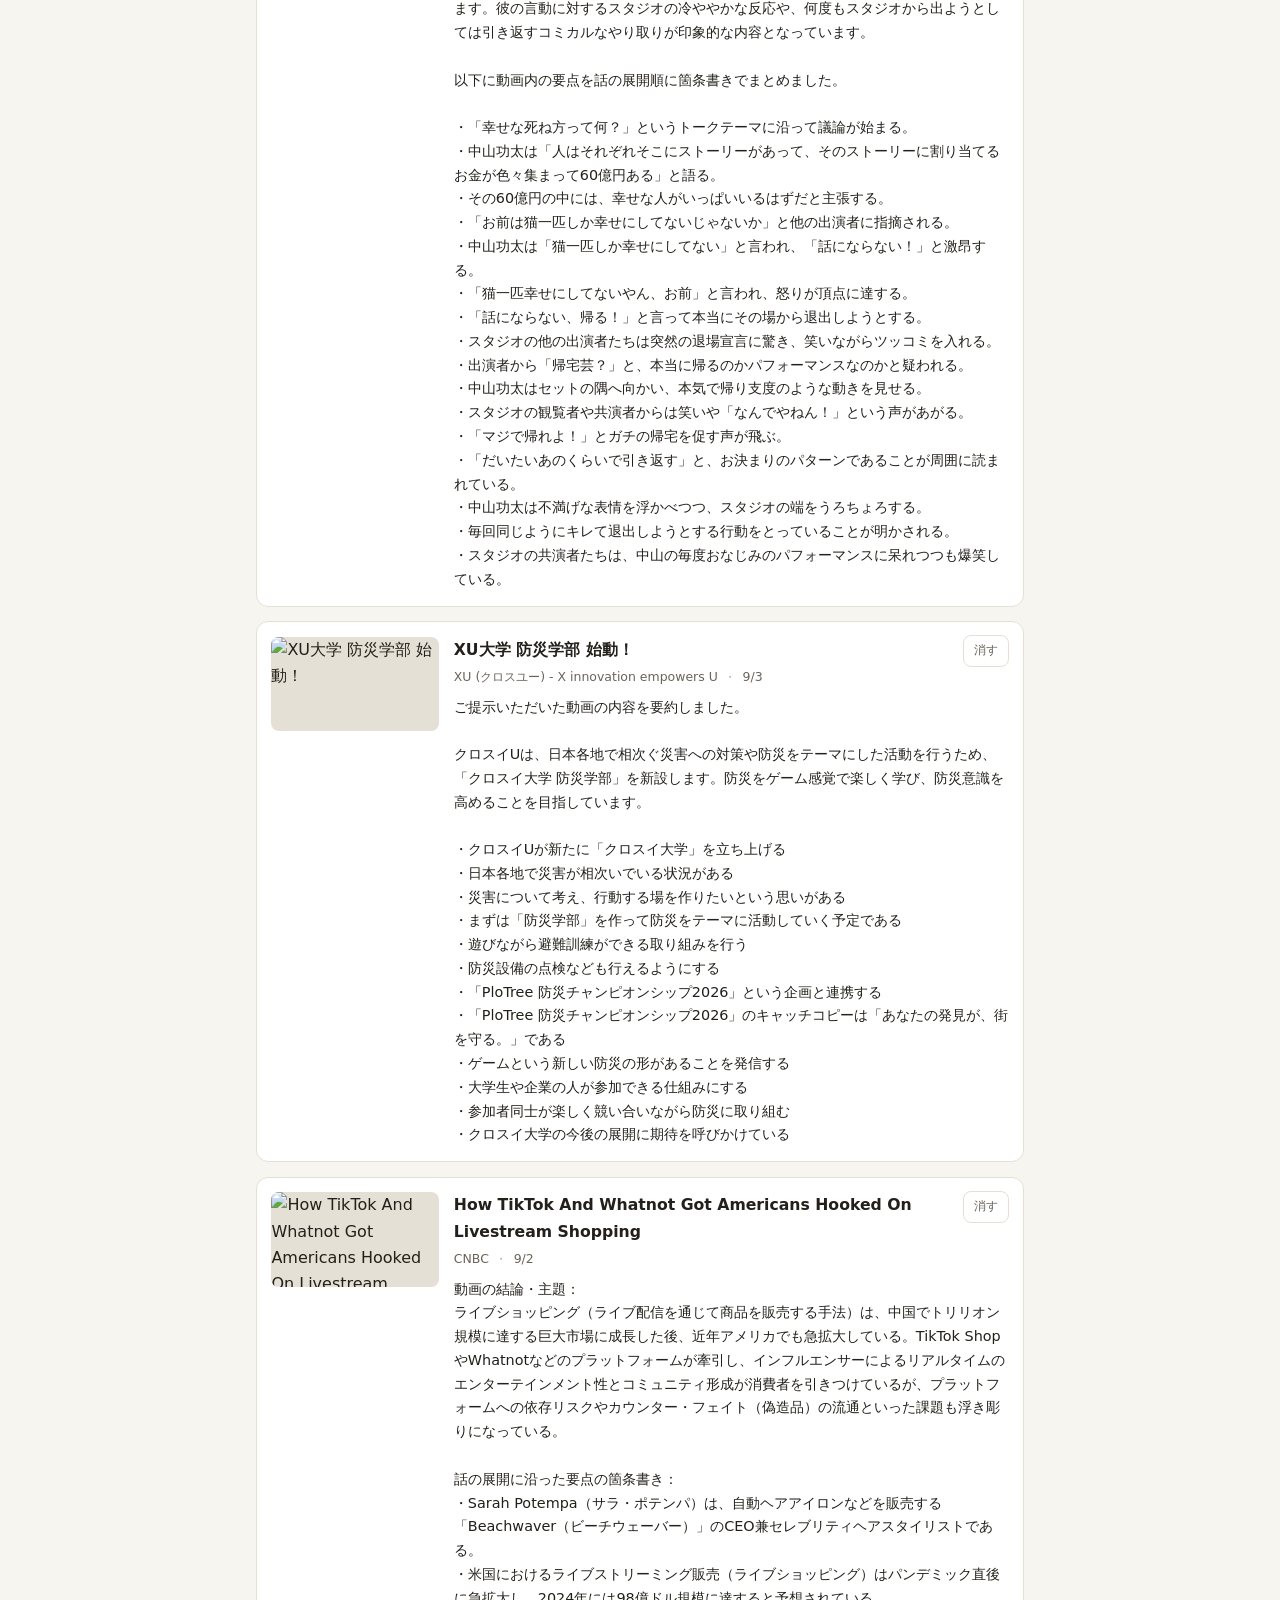
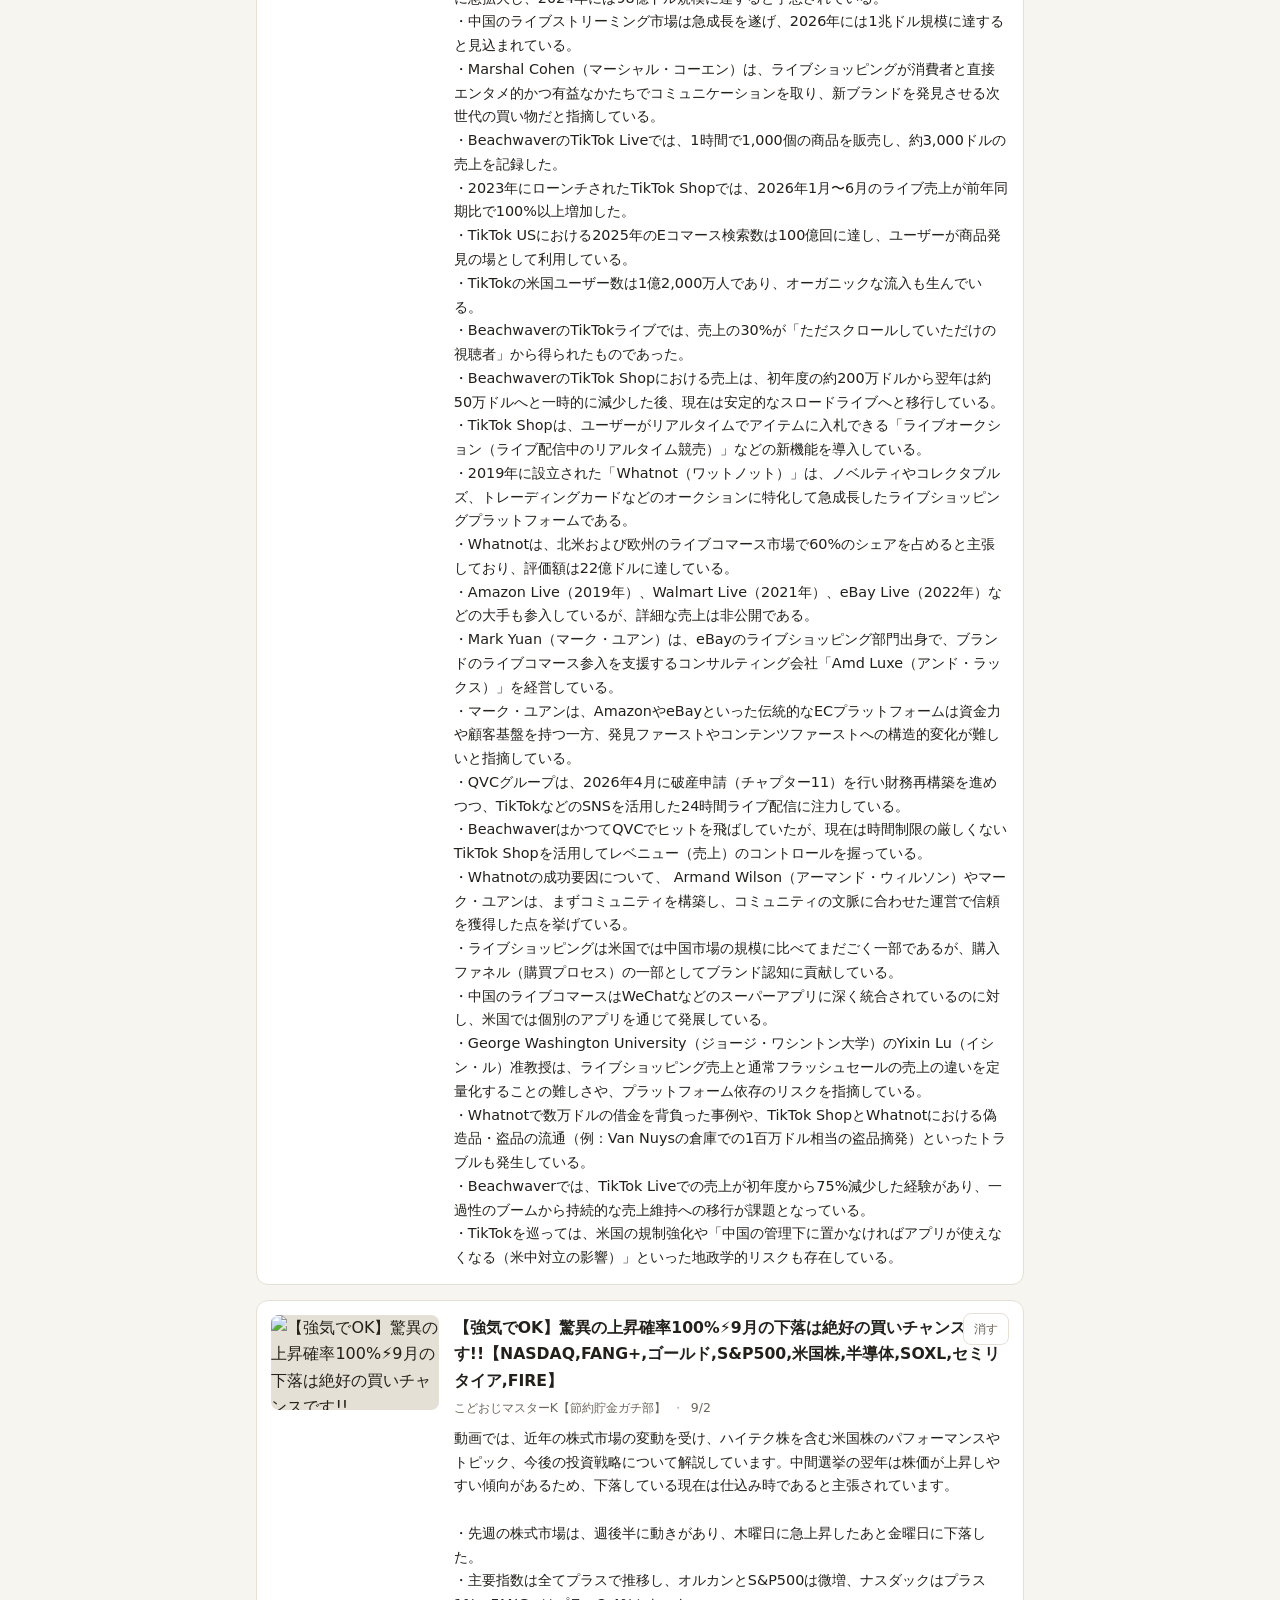
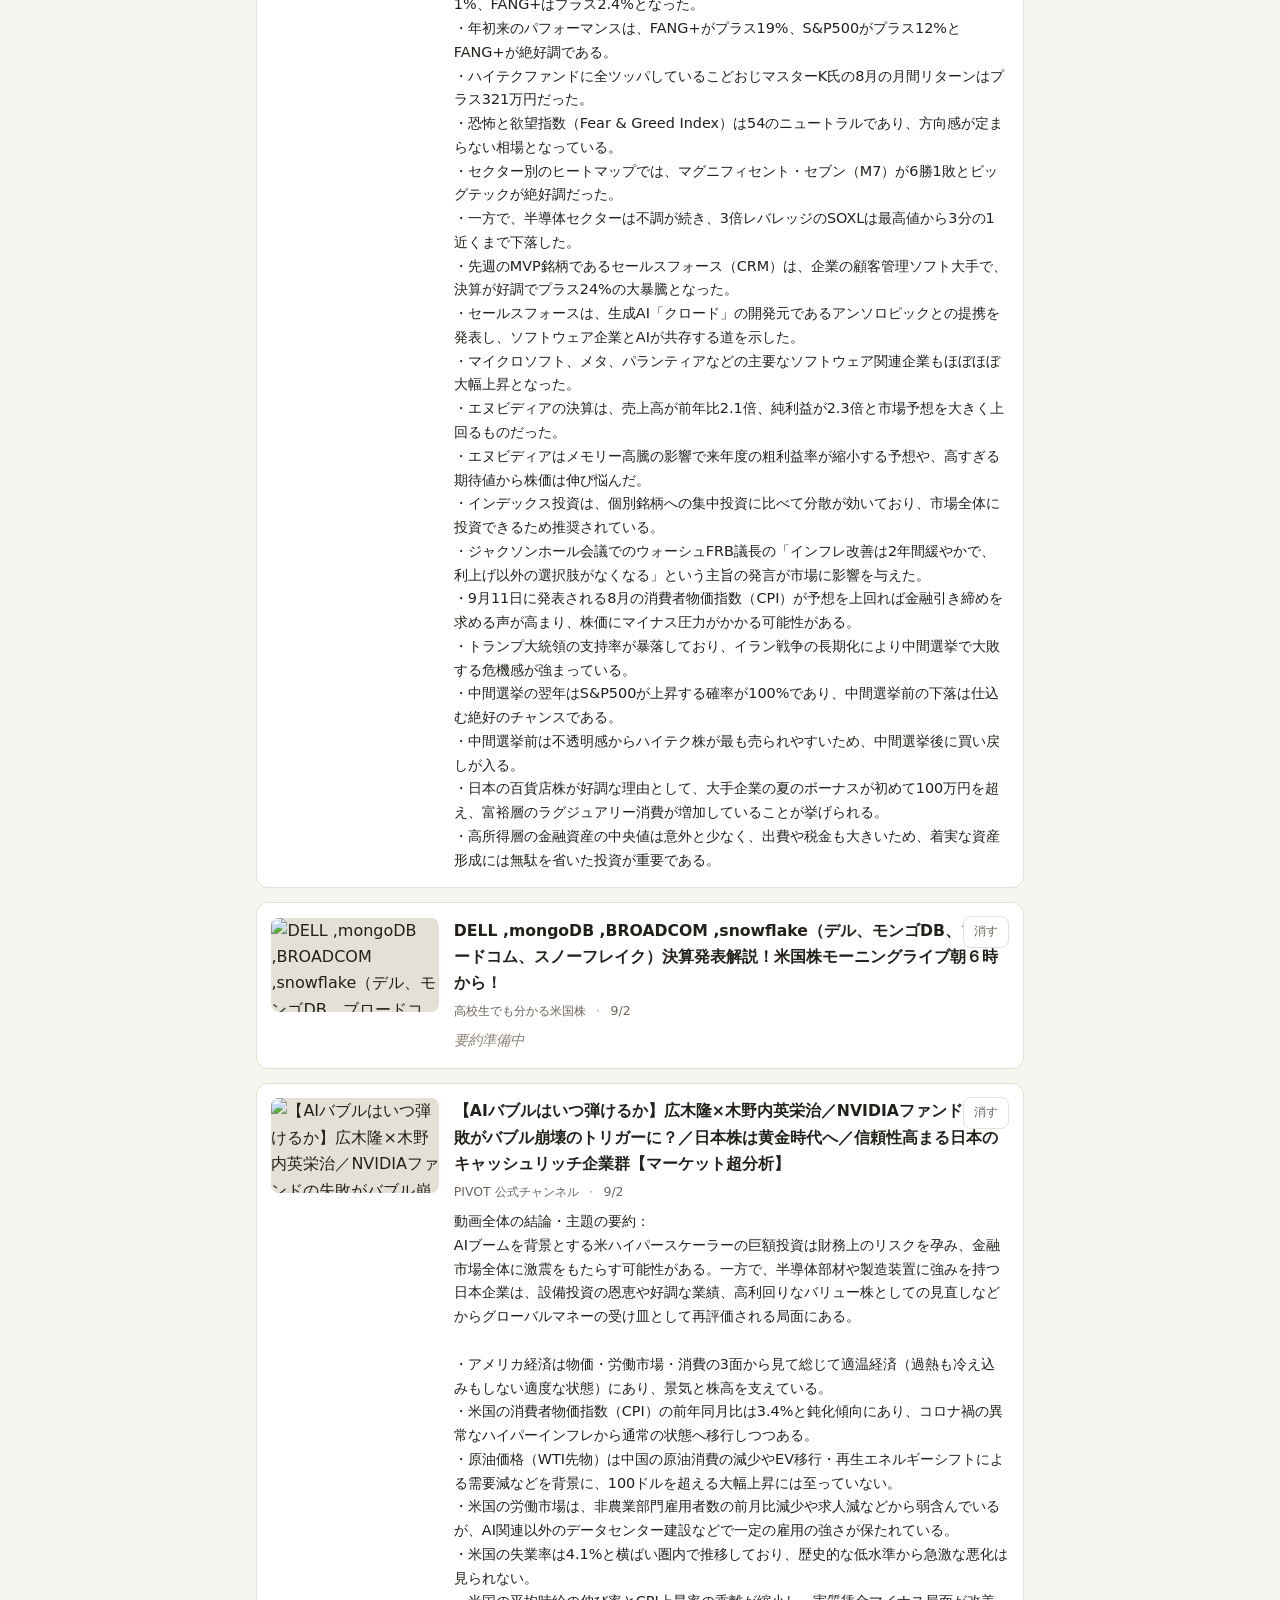
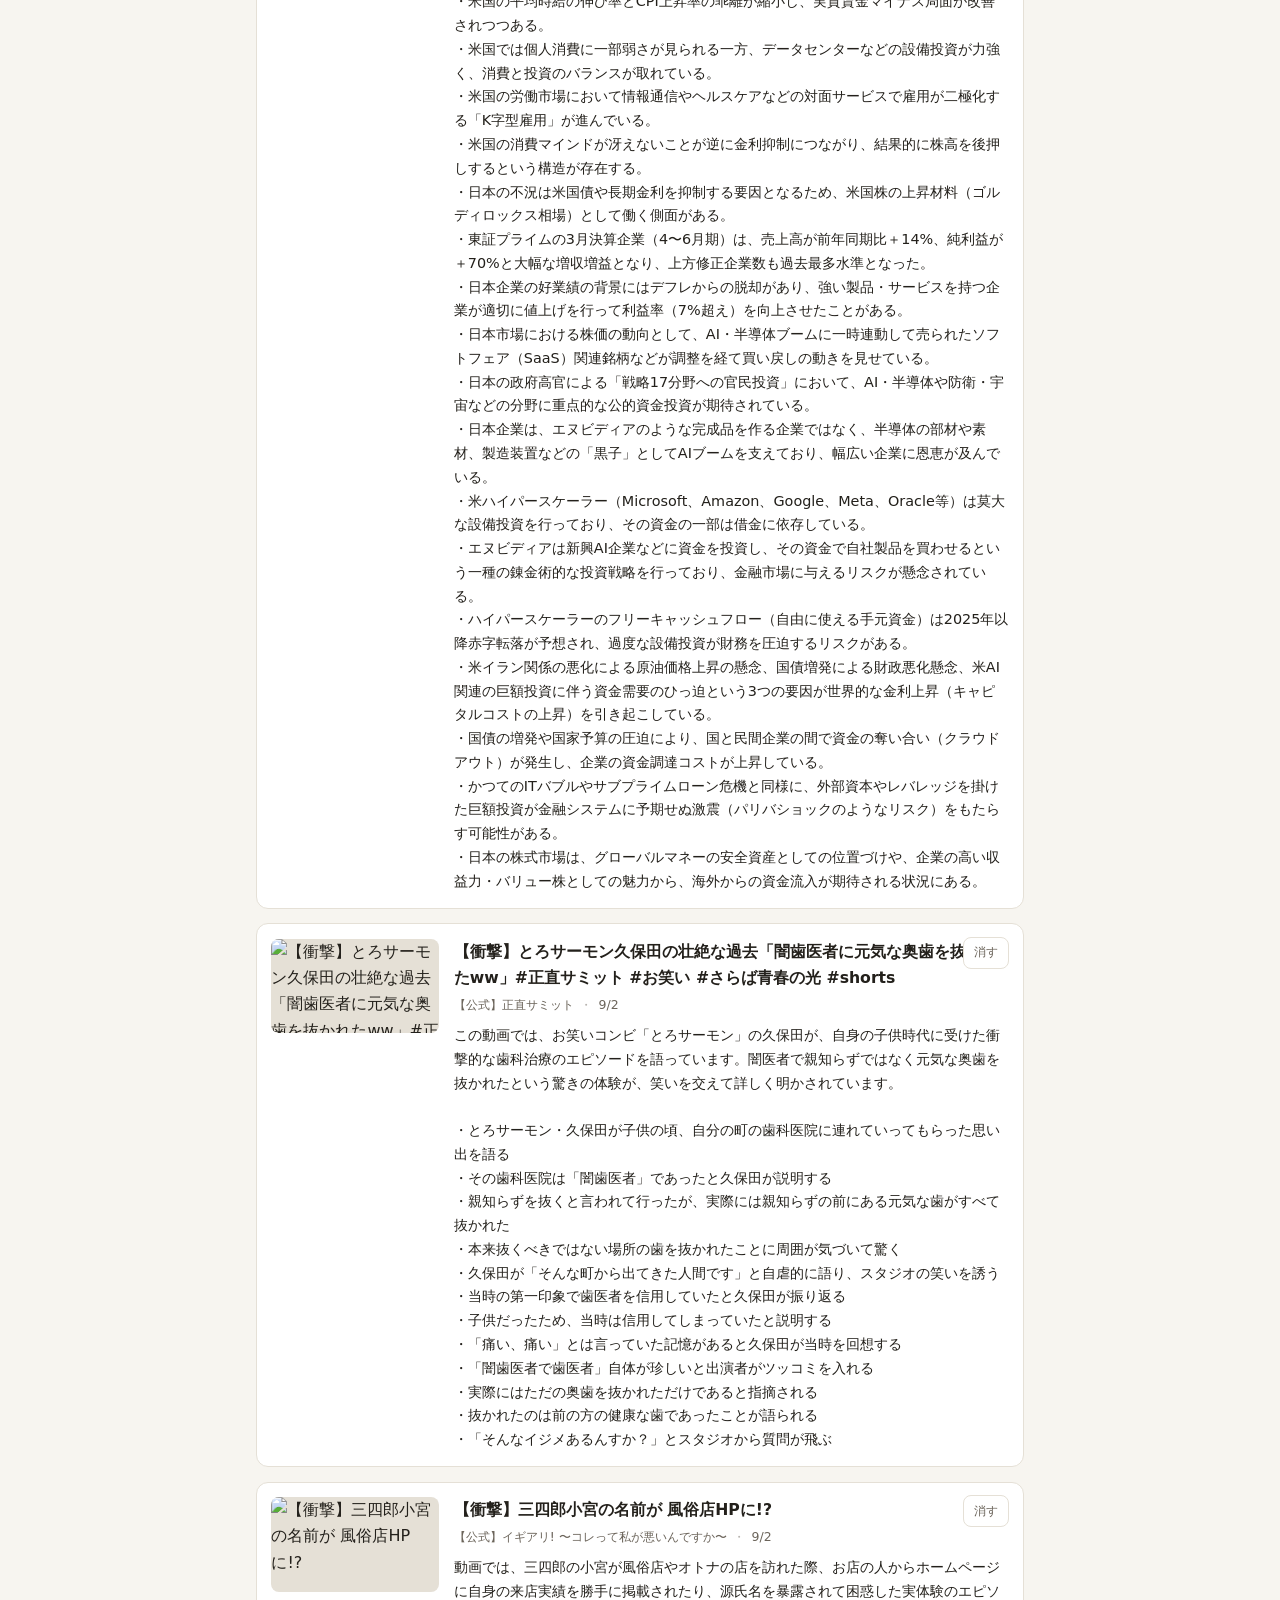
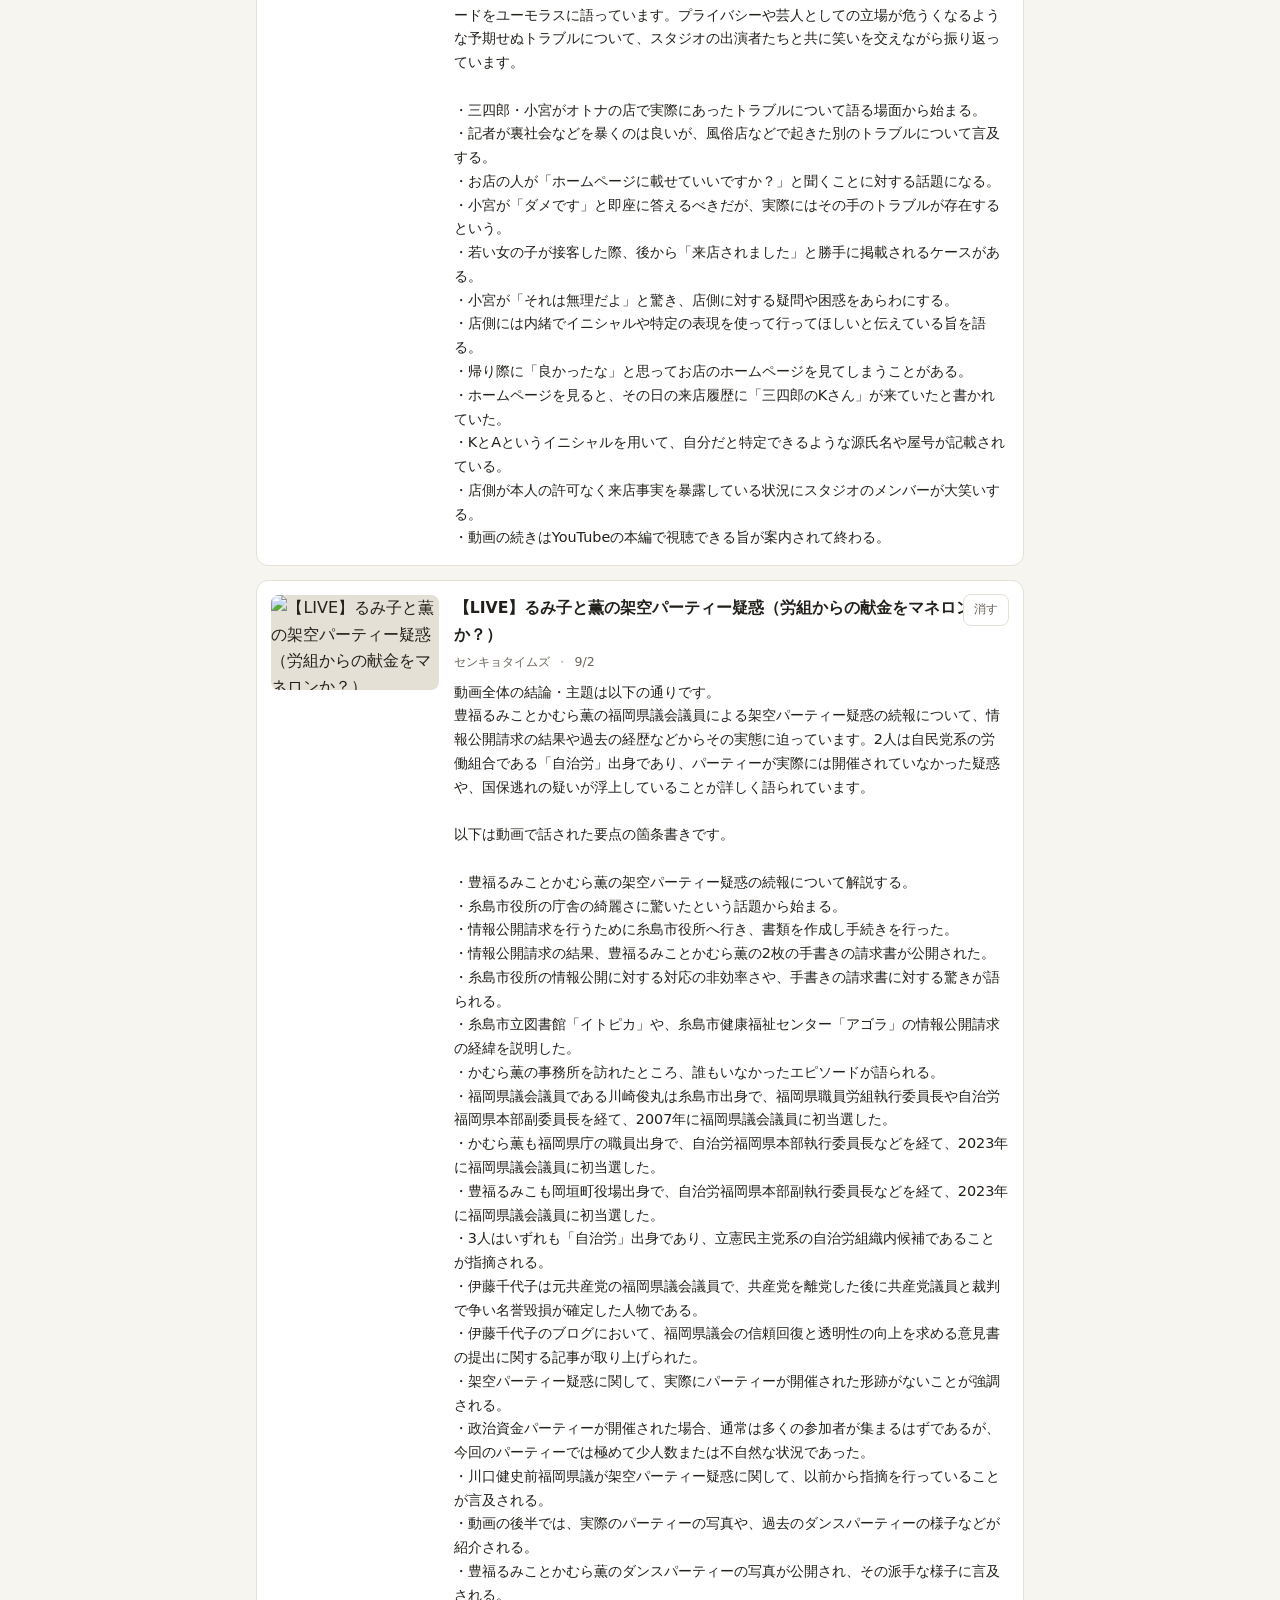
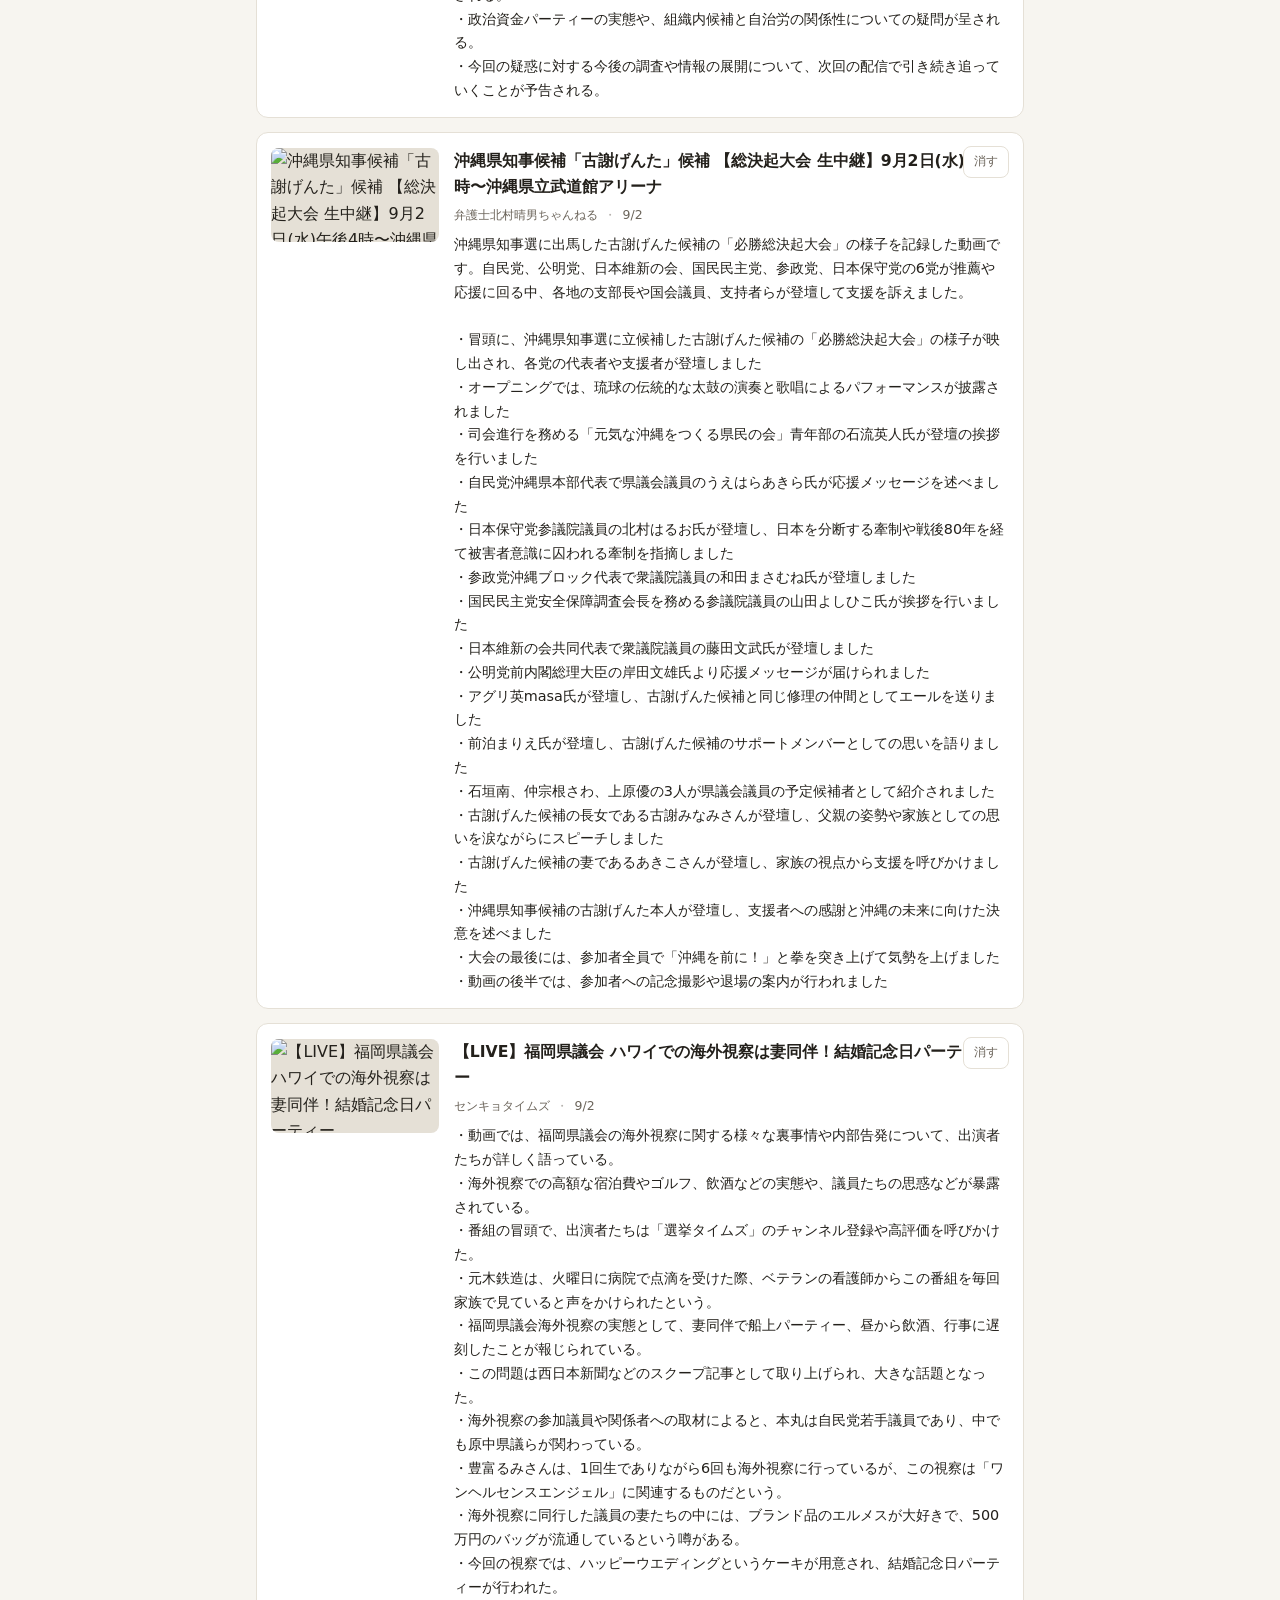
==== commit 1cc61fe4: "feat: Web からチャンネルを追加・削除できる管理ページを追加 - admin.html / assets/admin.js / assets/admin.css を新規追加 - GitHub " ====
--- a/index.html
+++ b/index.html
@@ -39,6 +39,7 @@
       Google Gemini が内容を日本語で要約しています。要約は動画の内容を保証するものではありません。
       正確な内容は各動画をご覧ください。
     </p>
+    <p class="admin-link"><a href="admin.html">チャンネルを管理</a></p>
   </footer>
 
   <script type="module" src="assets/app.js"></script>
--- a/assets/style.css
+++ b/assets/style.css
@@ -200,6 +200,13 @@
   font-size: 0.76rem;
   color: var(--text-sub);
 }
+.admin-link {
+  margin-top: 0.8rem;
+}
+.admin-link a {
+  color: var(--text-sub);
+  text-decoration: underline;
+}
 
 @media (max-width: 560px) {
   .card {
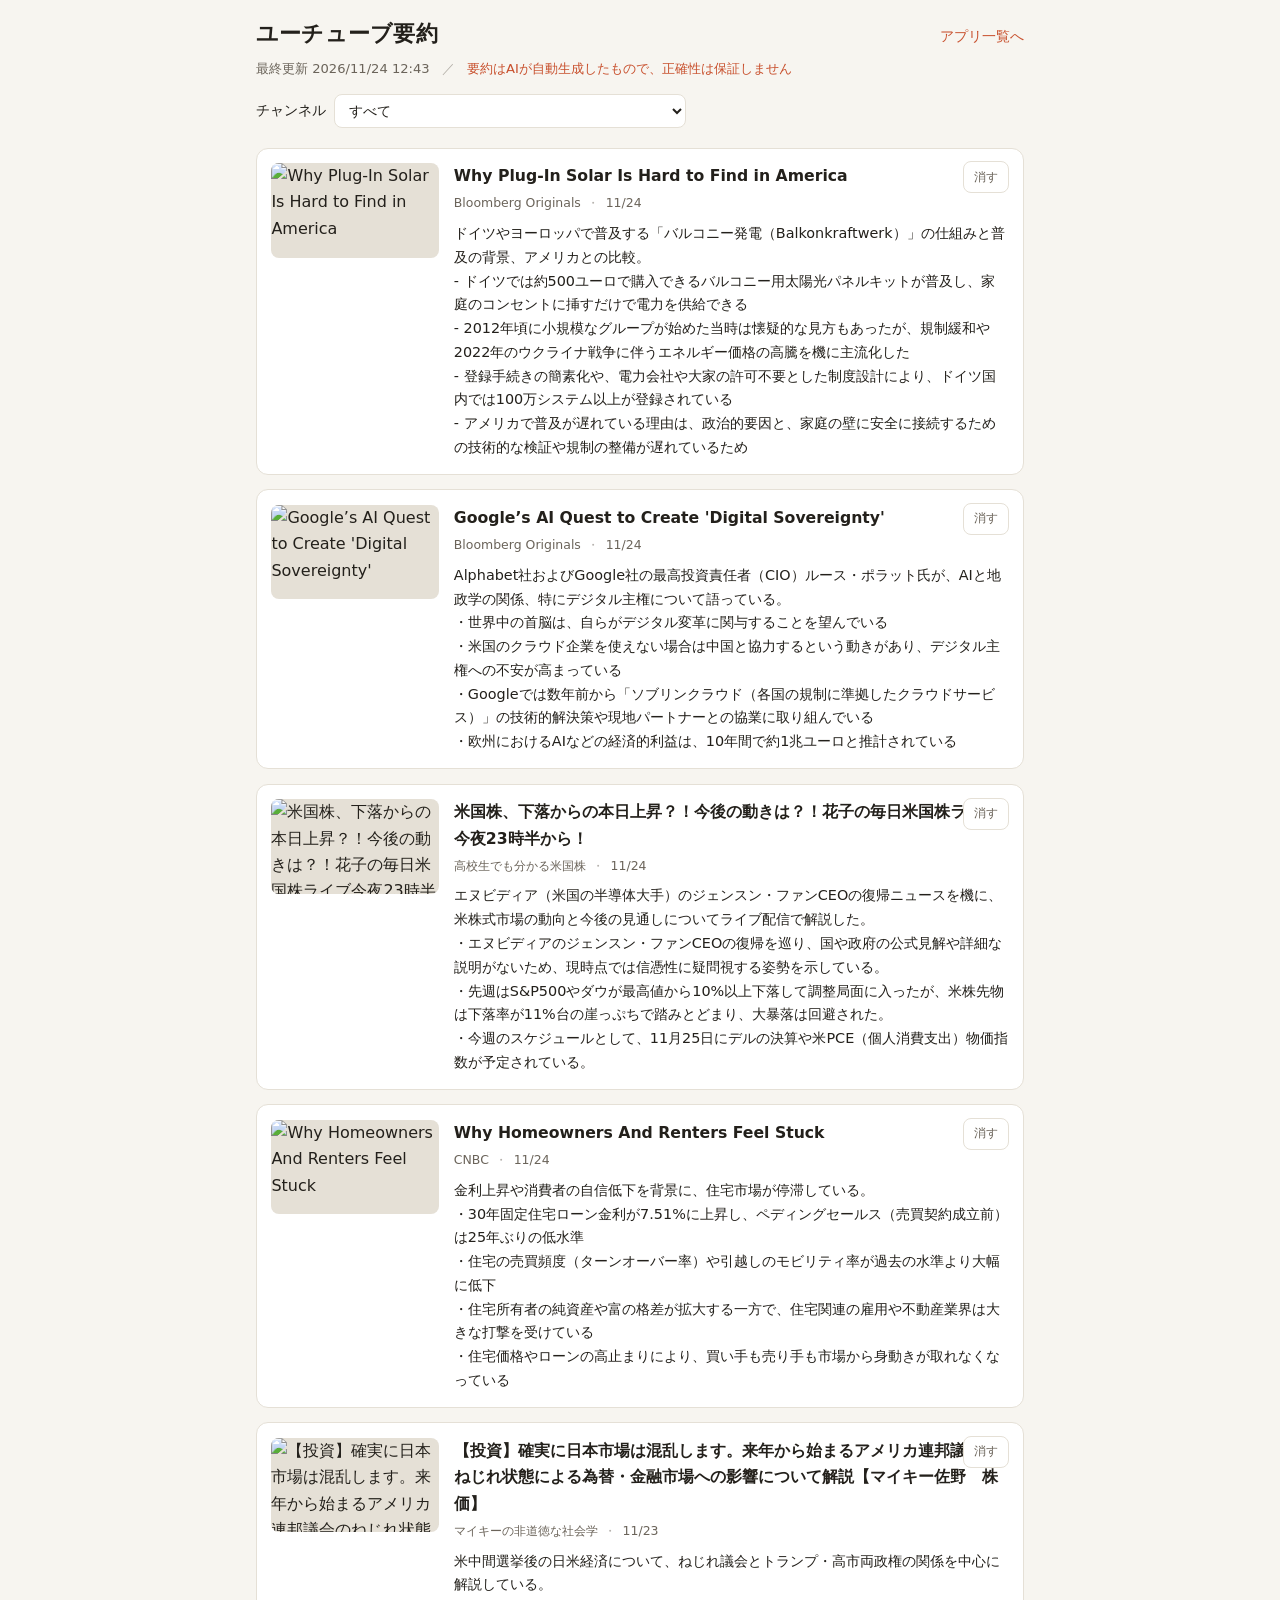
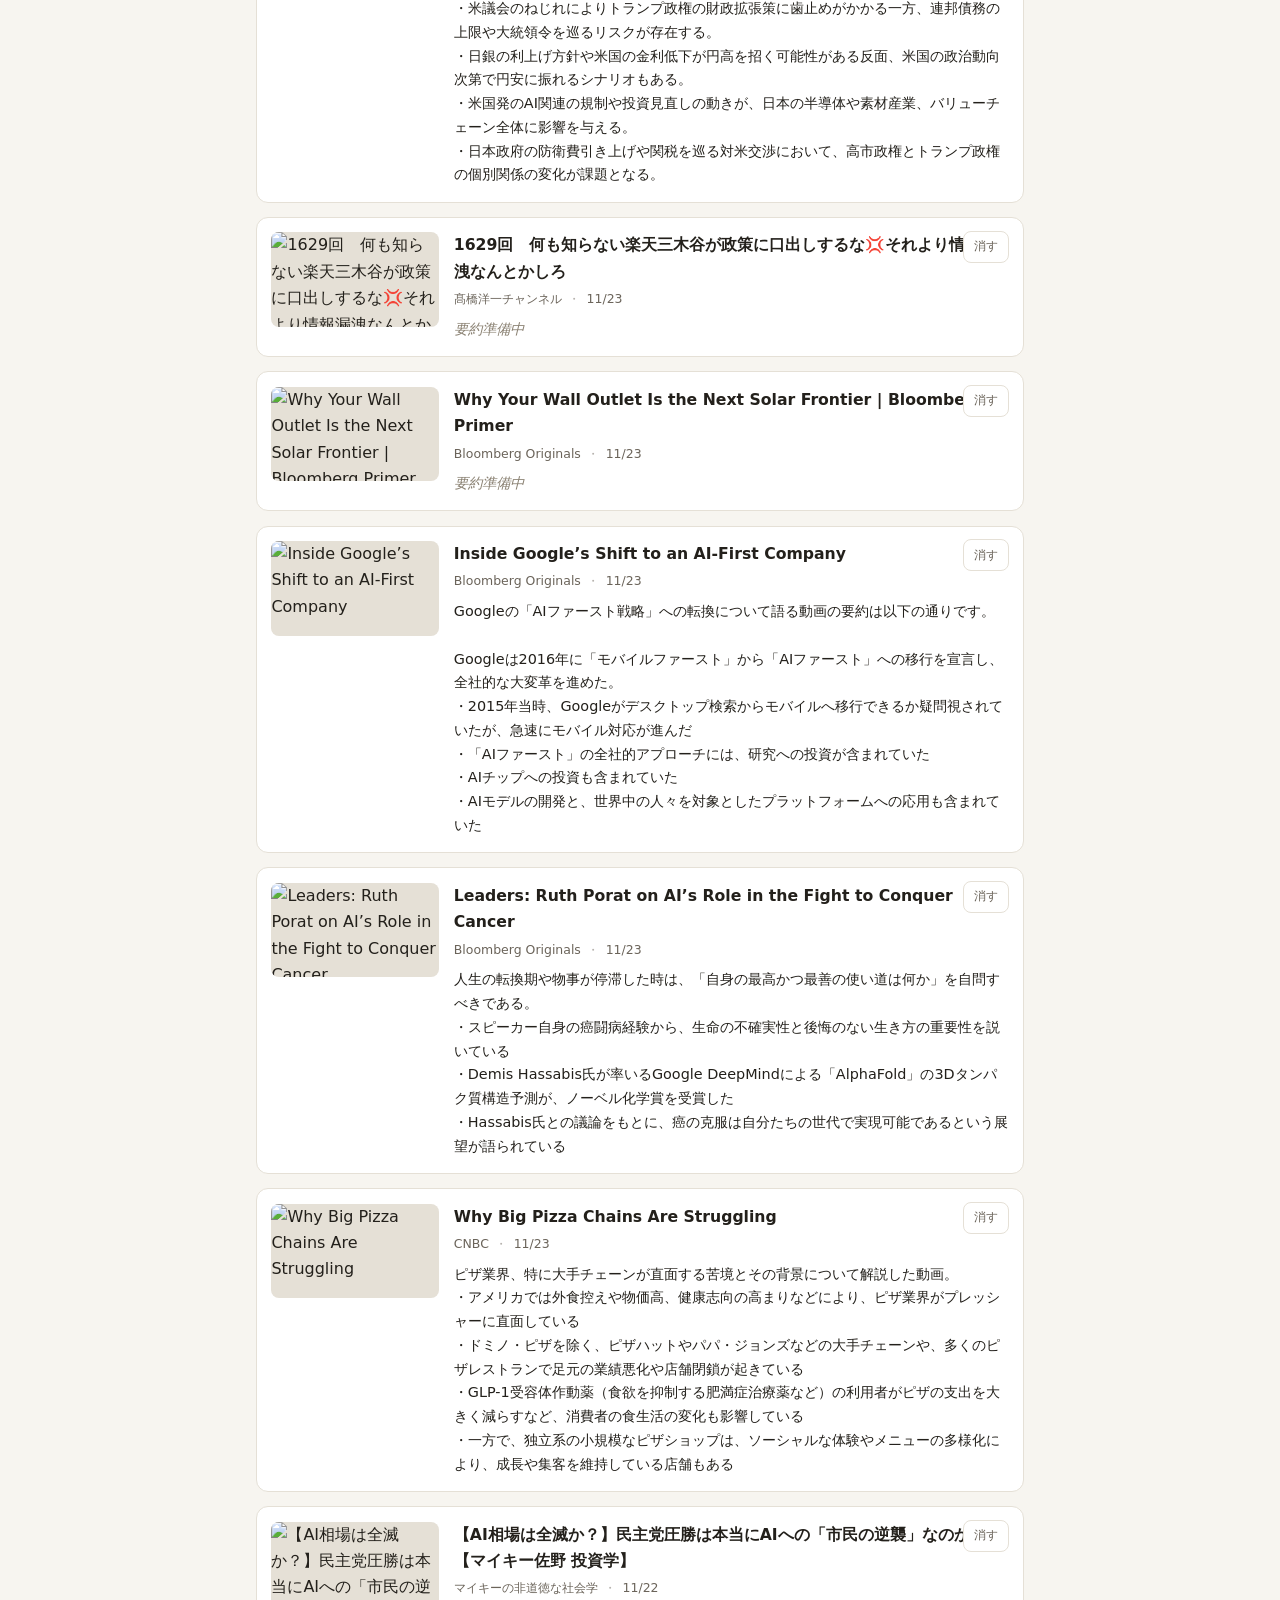
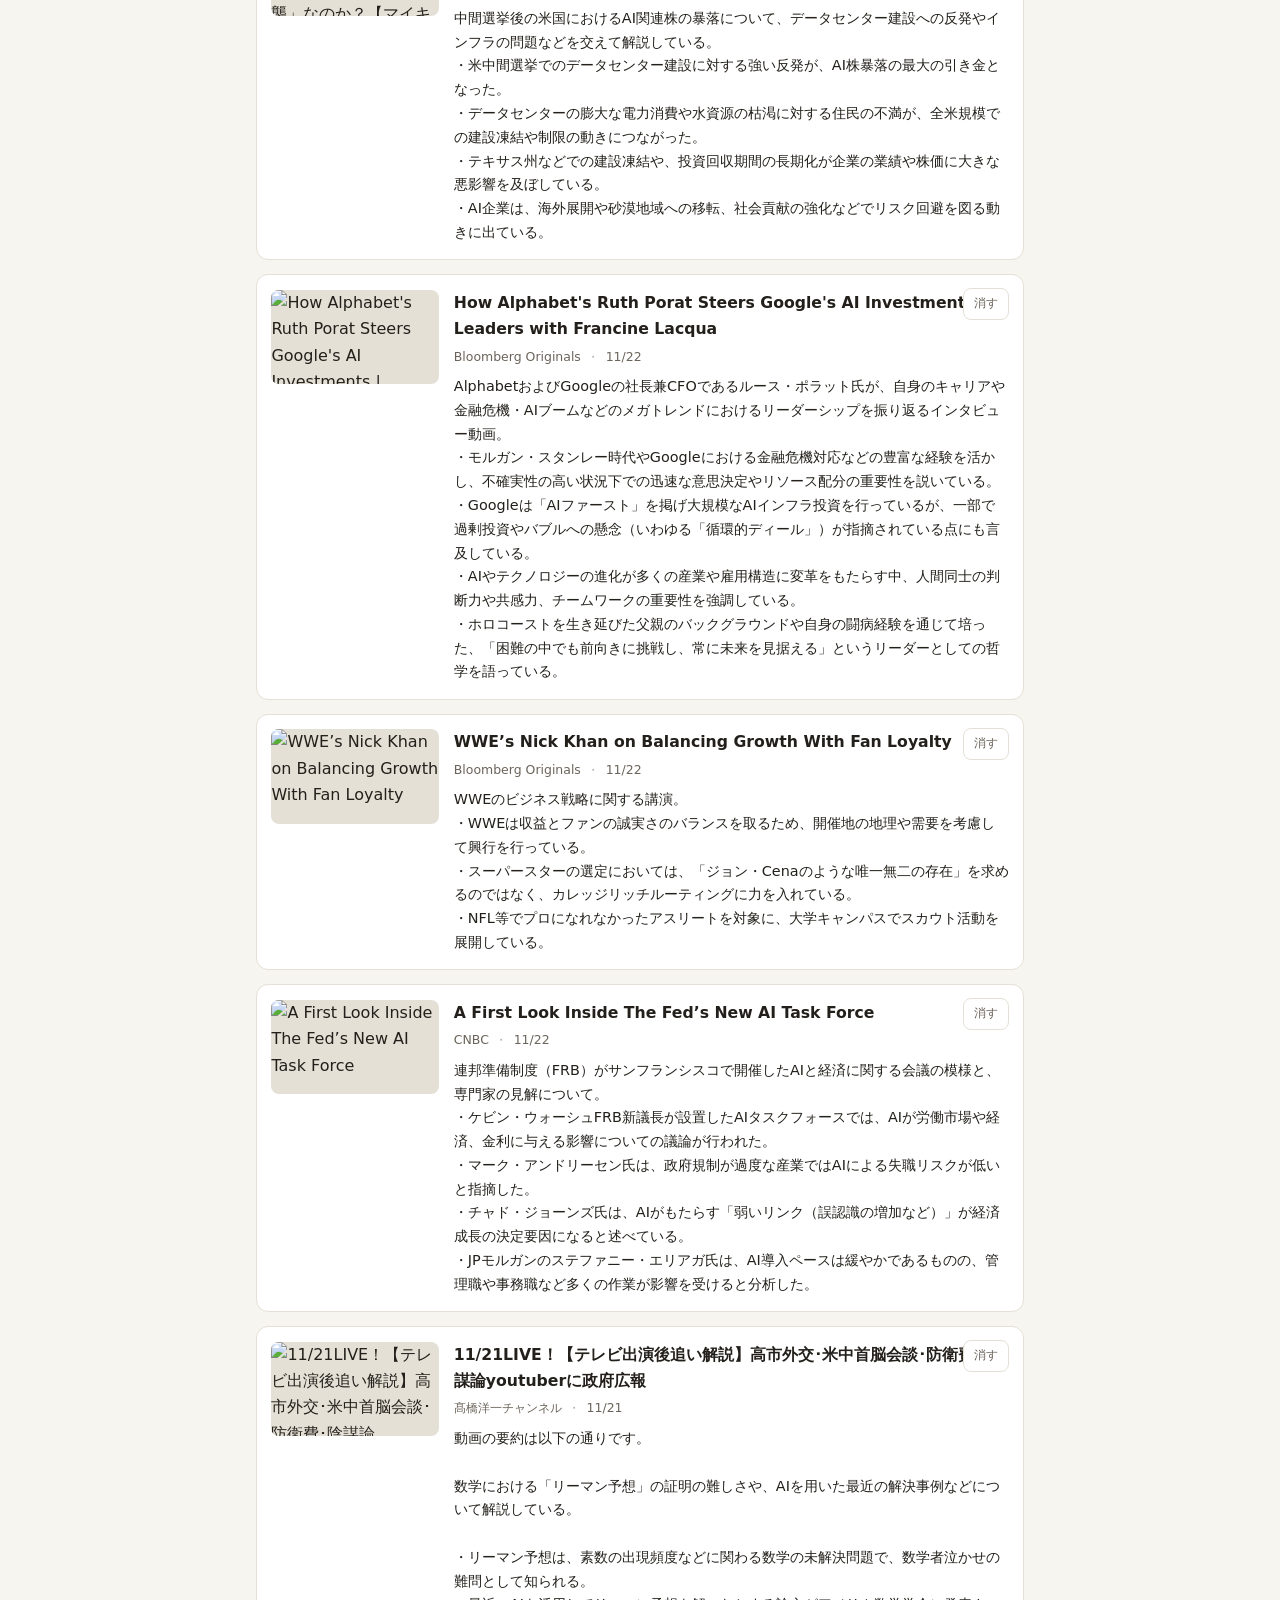
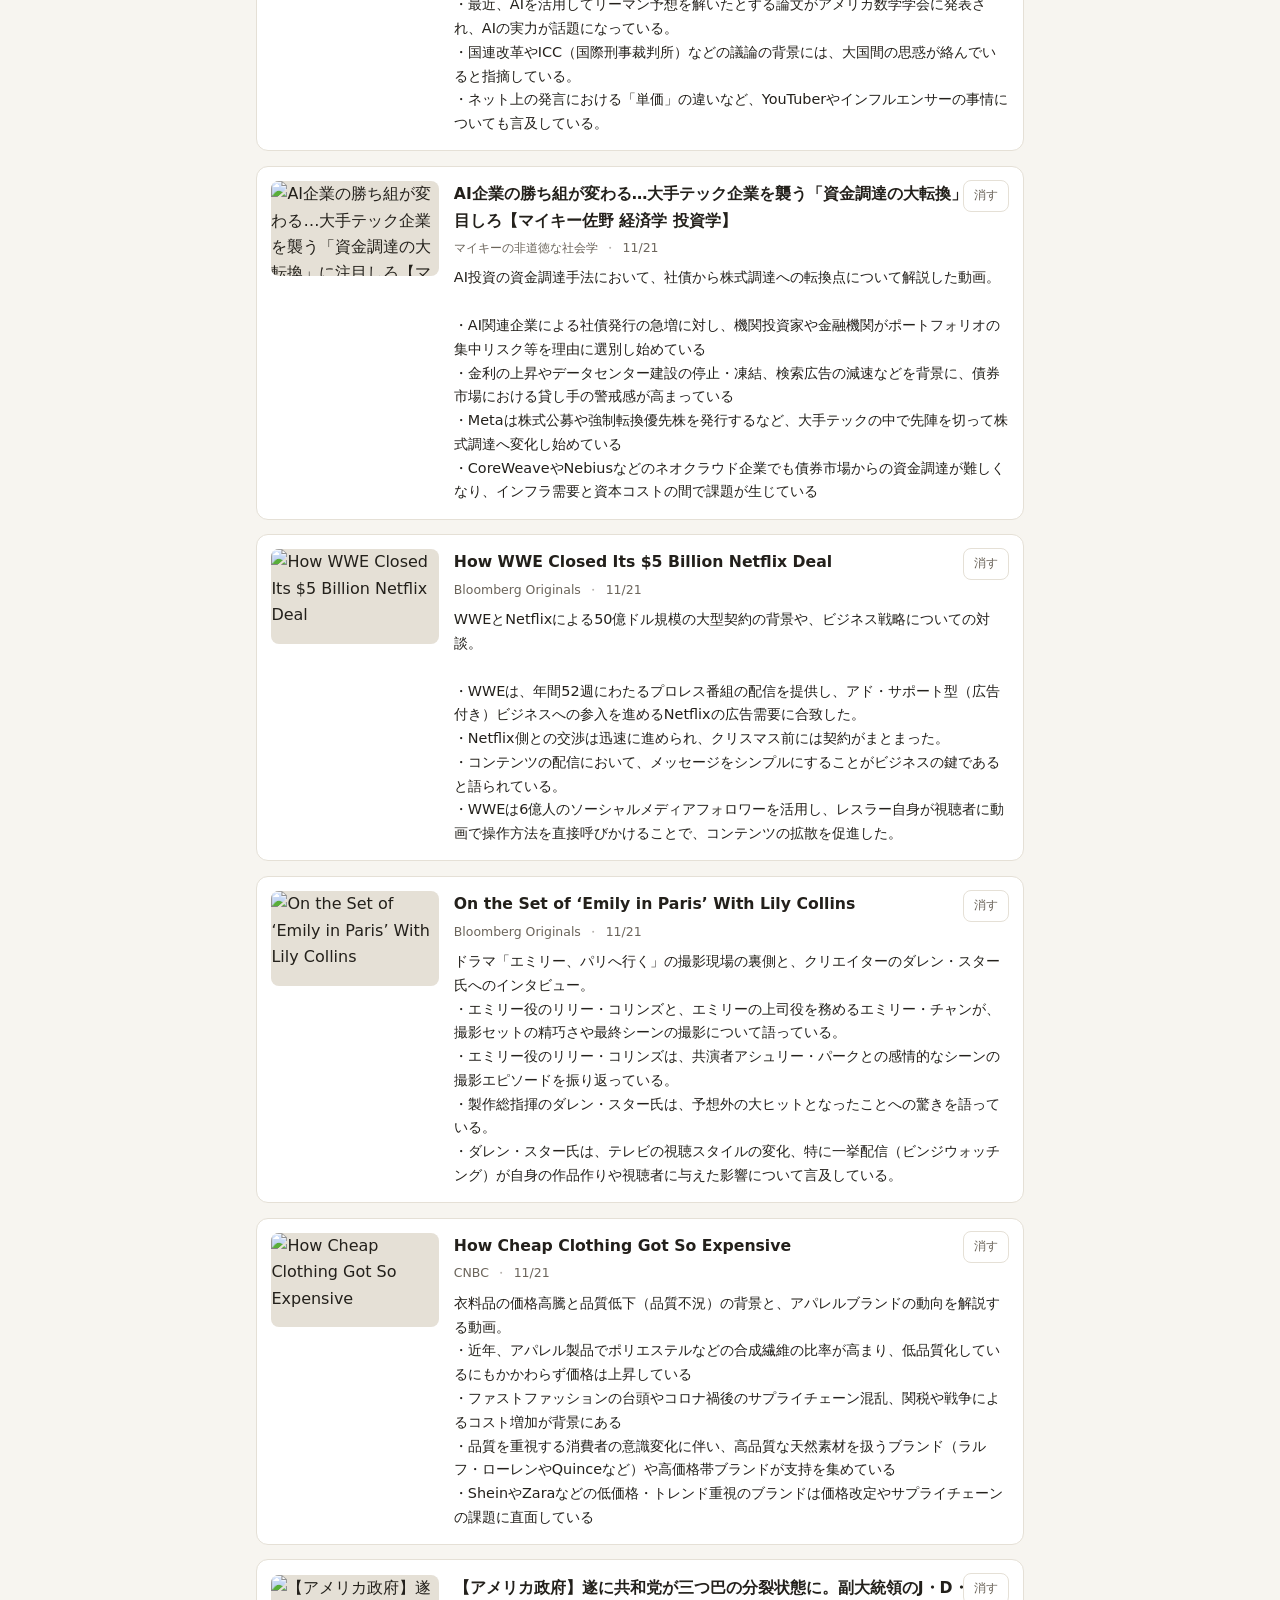
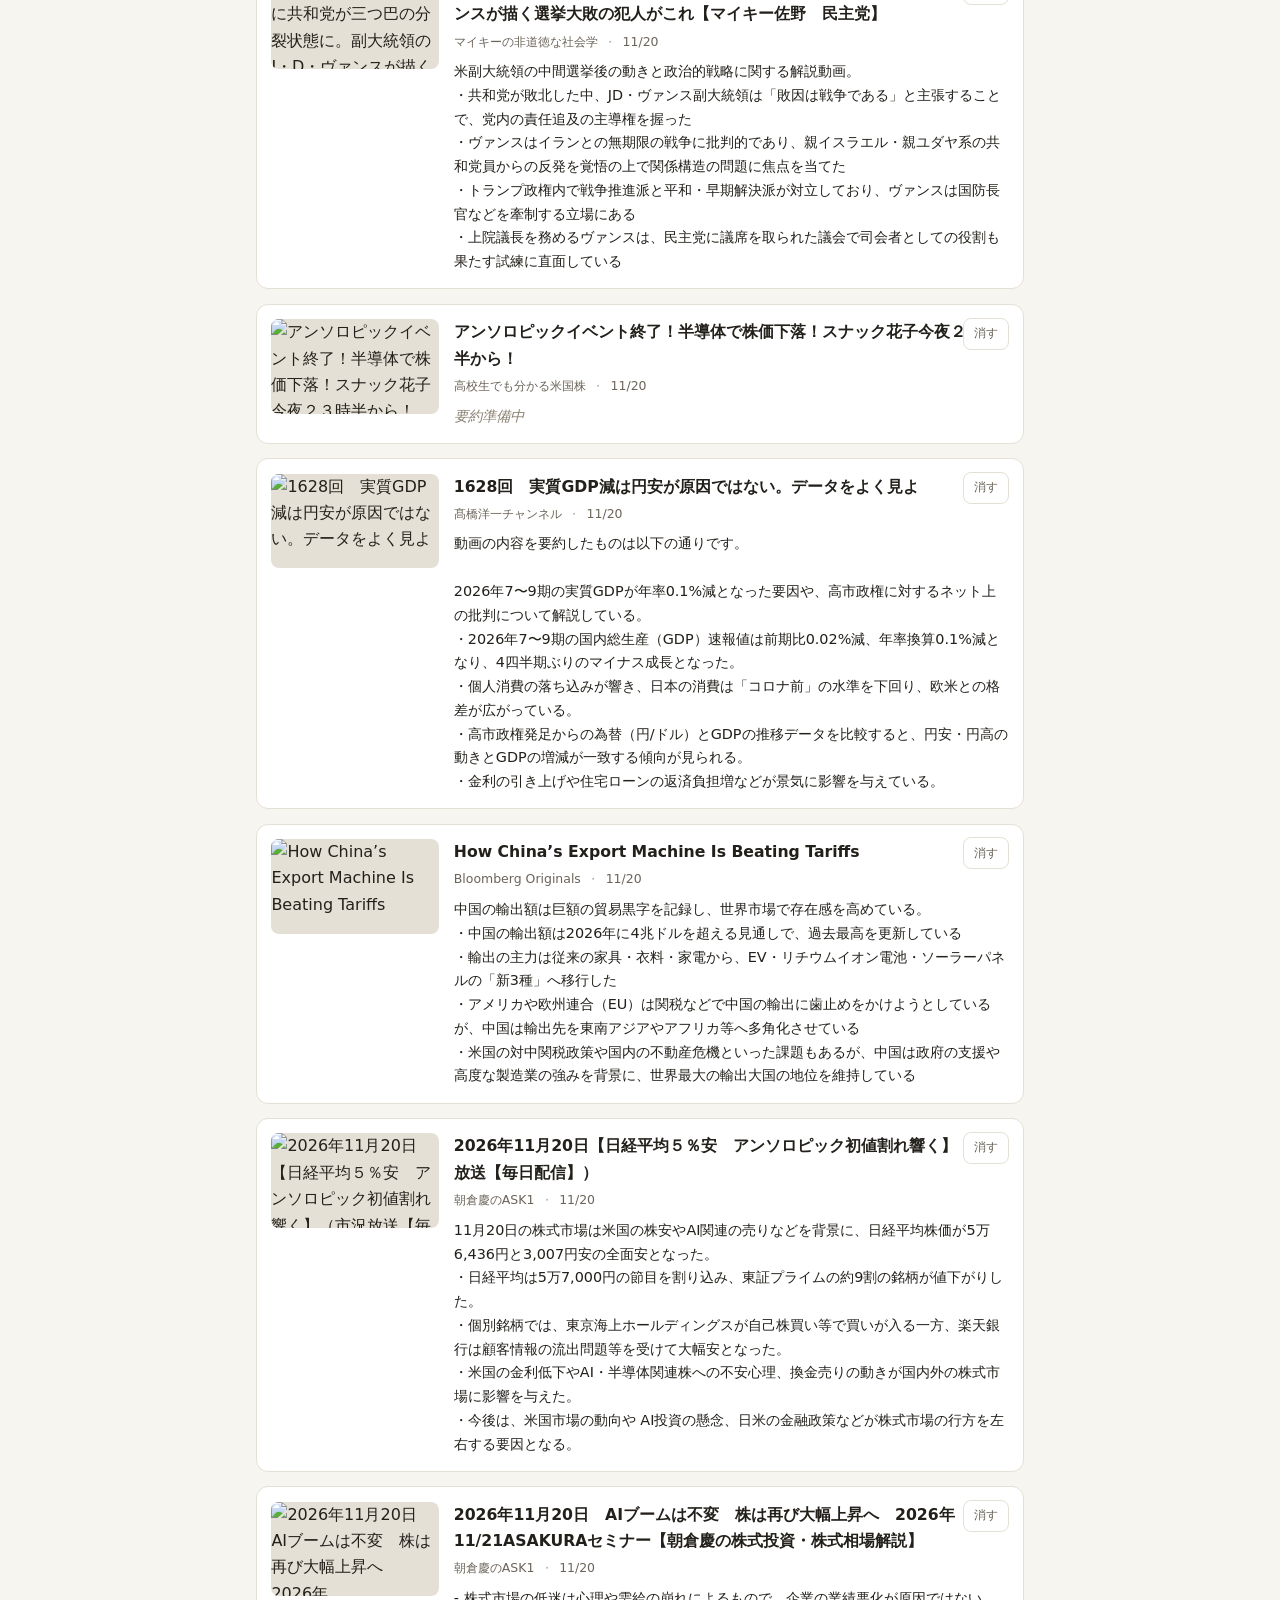
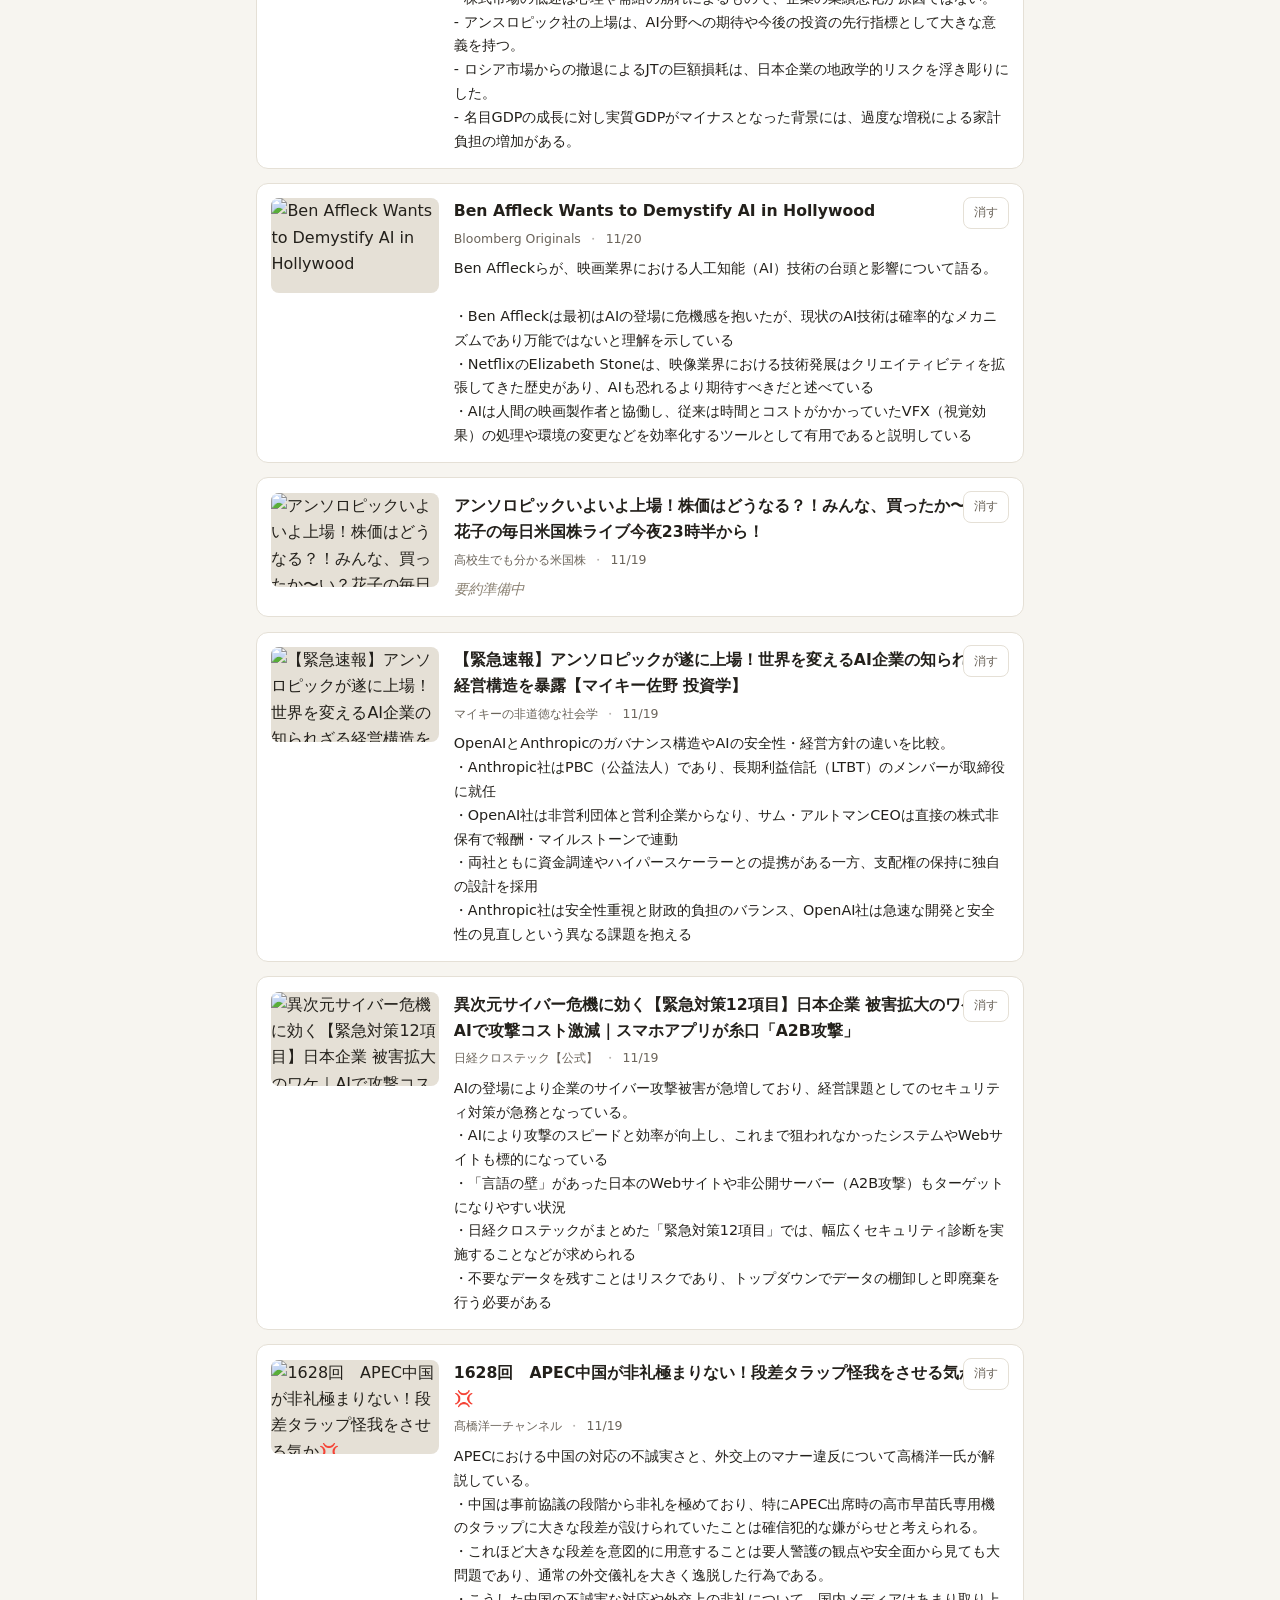
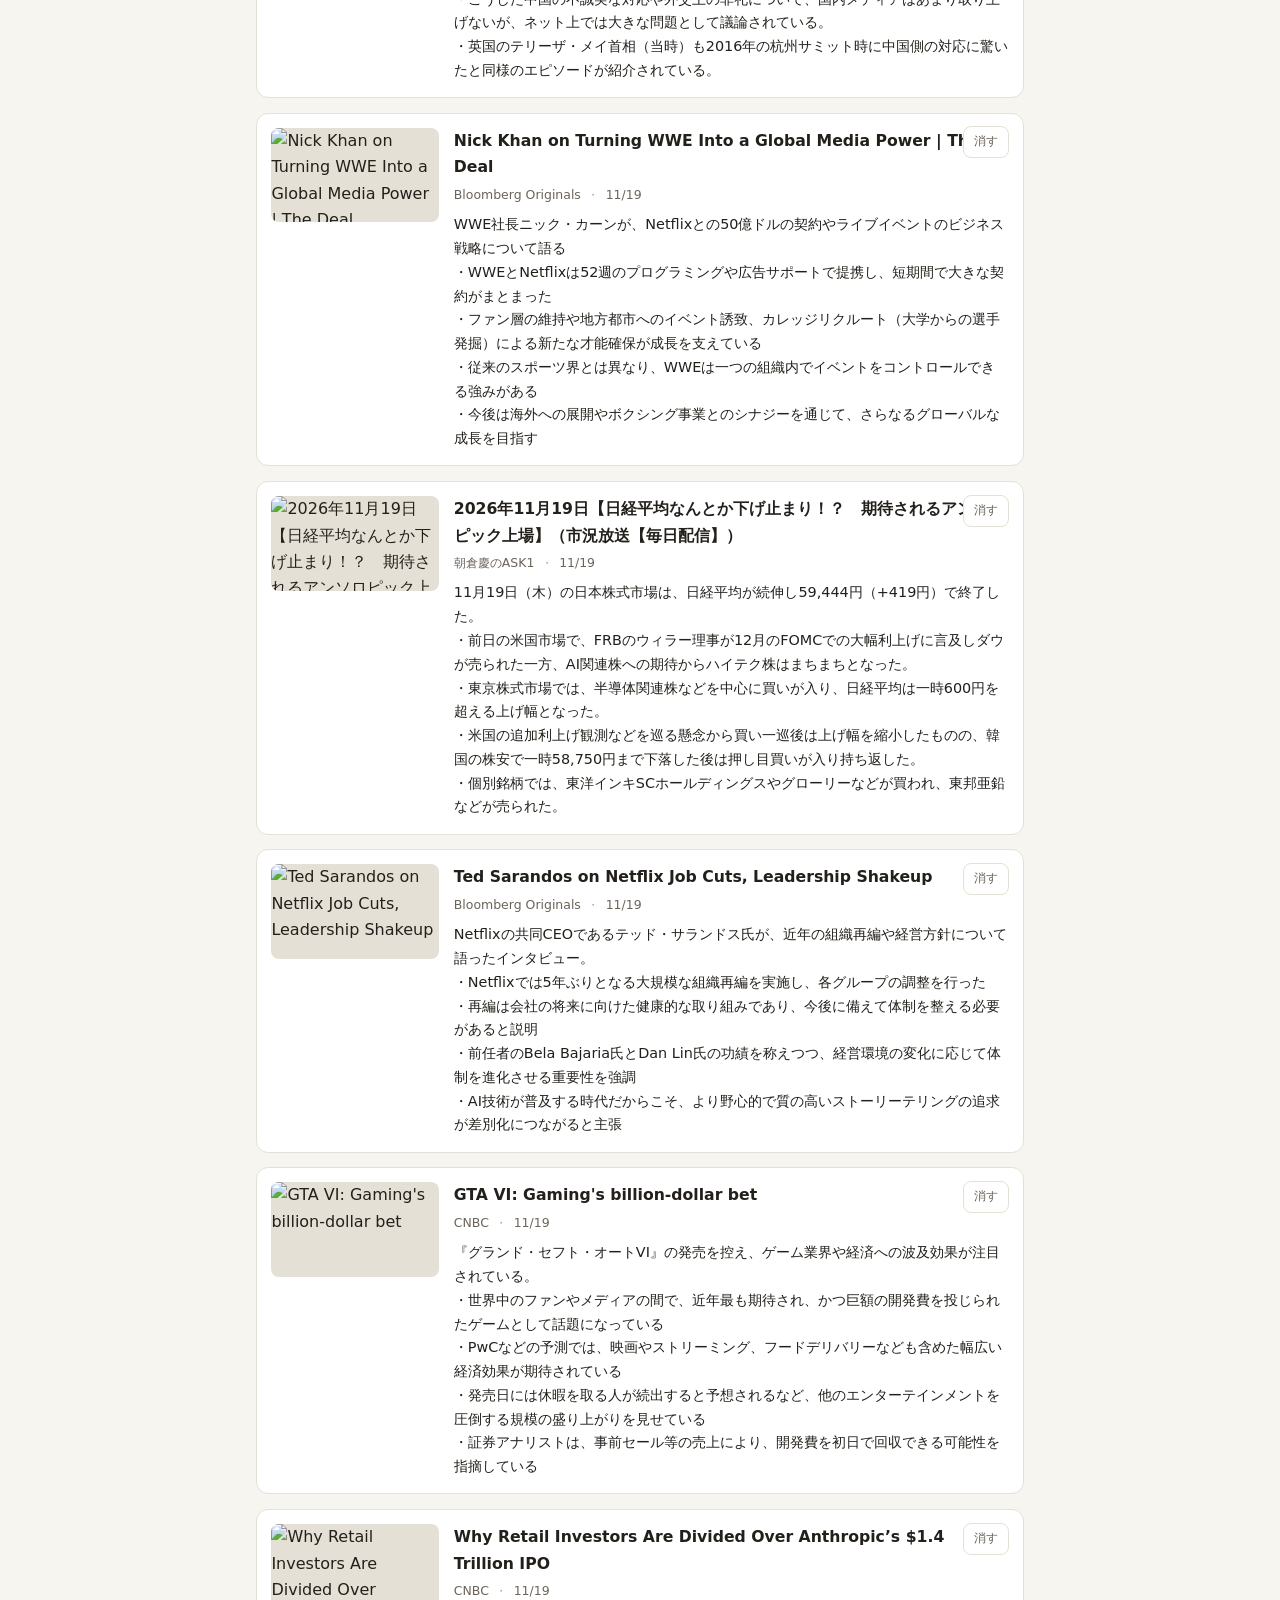
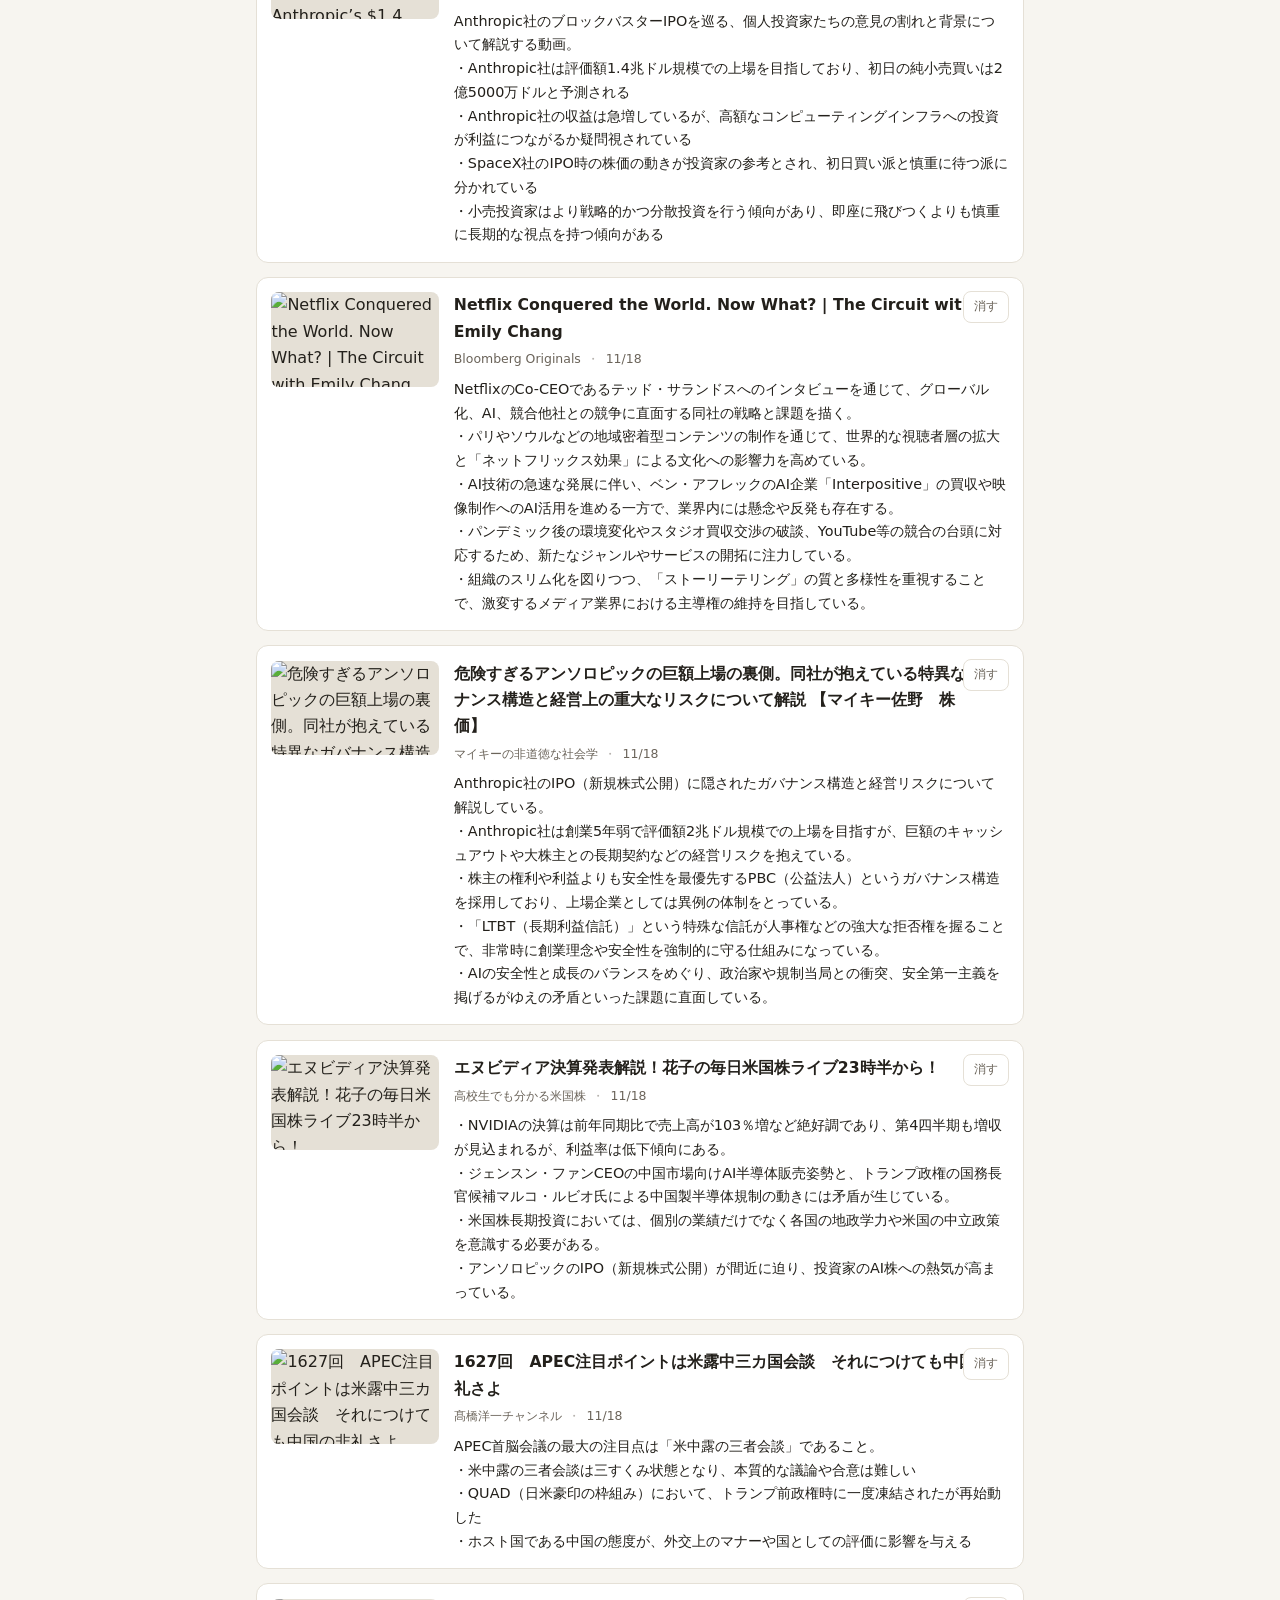
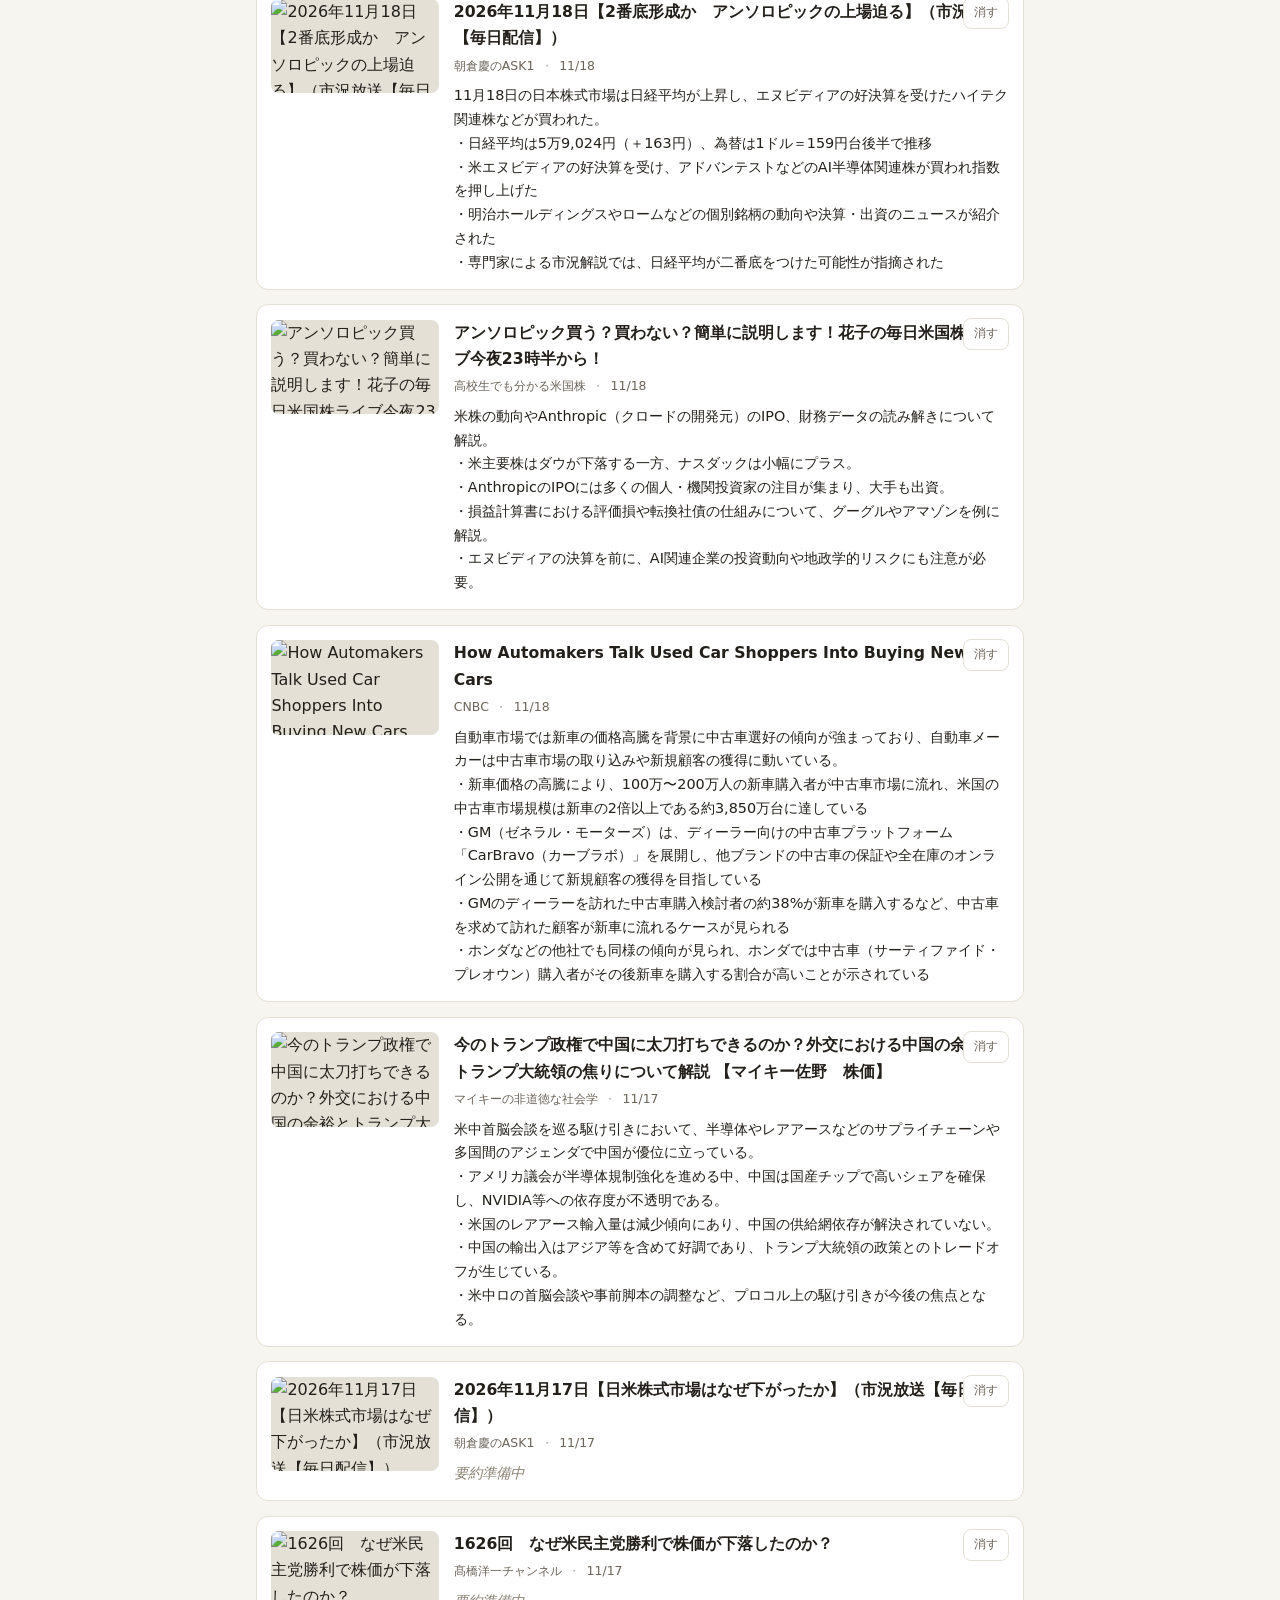
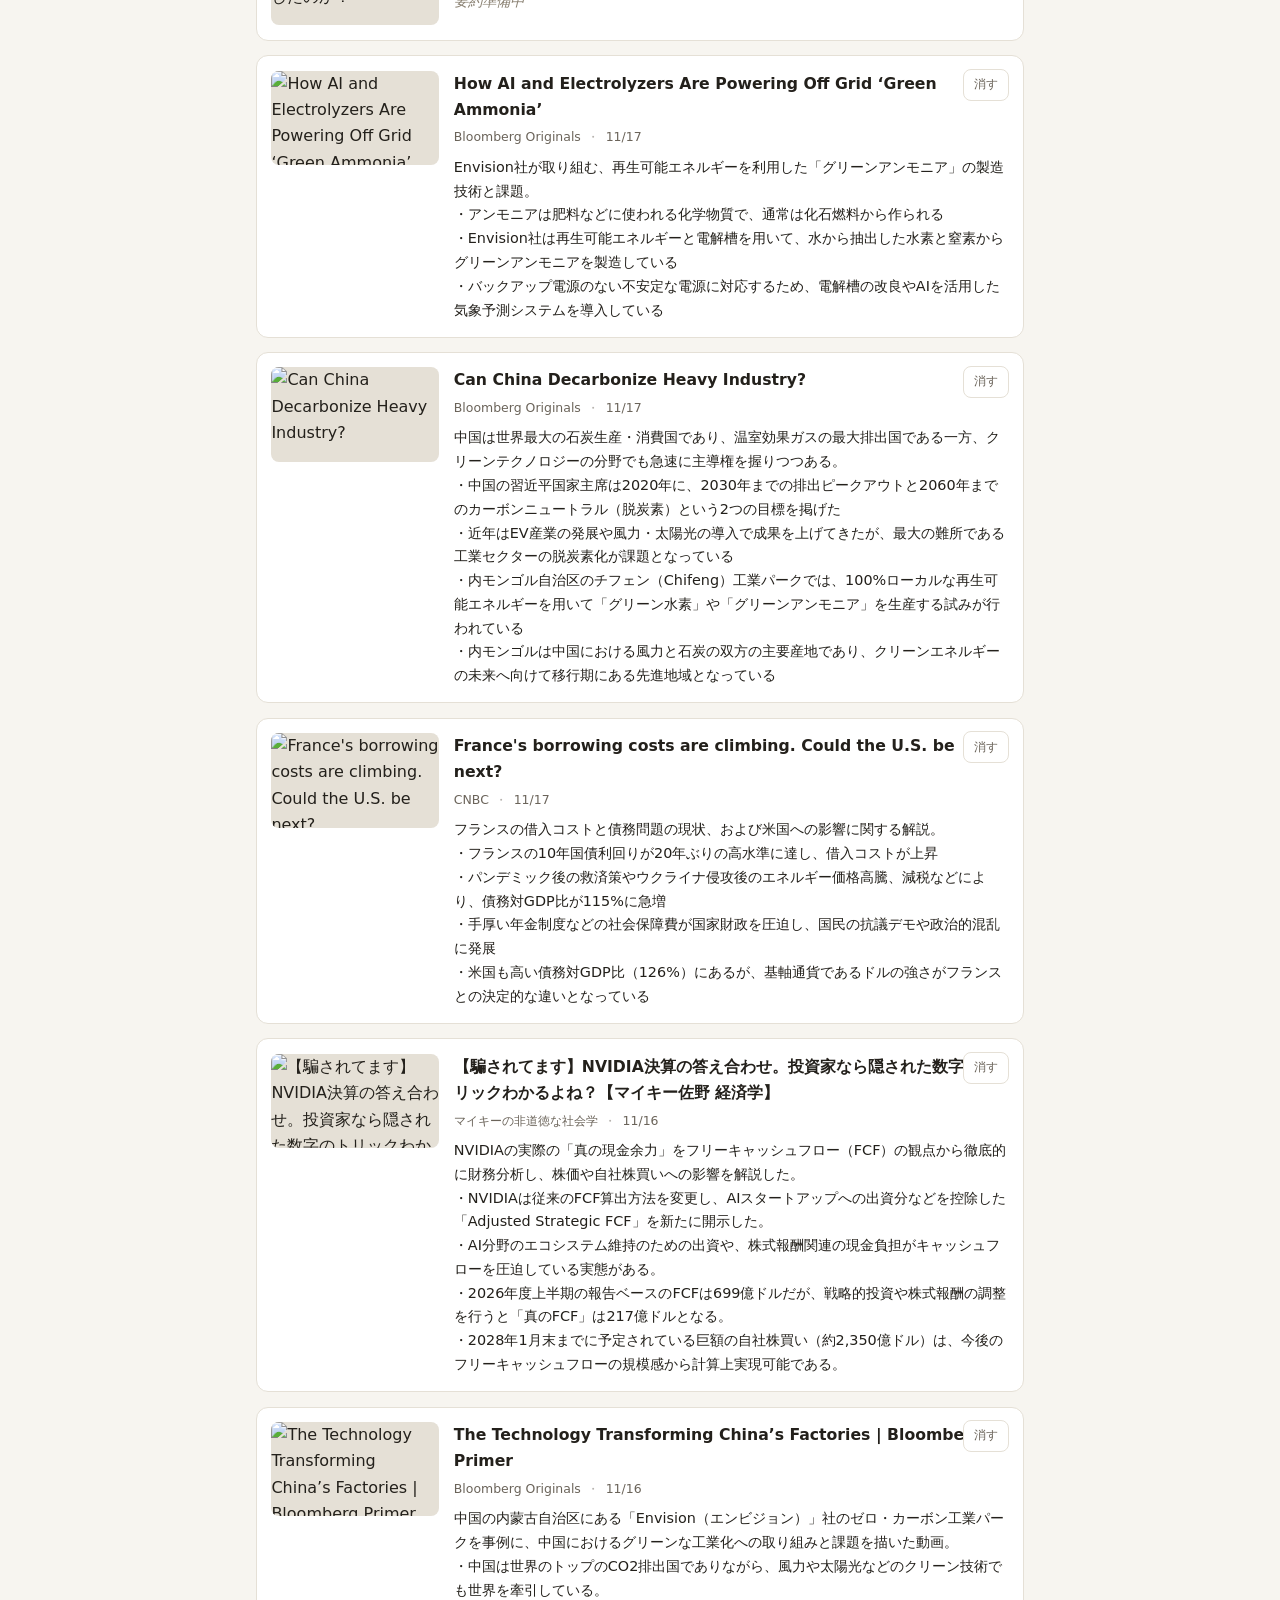
==== commit a756df94: "feat: 管理ページに「今すぐ要約を更新」ボタンを追加 要約データ更新ワークフローを workflow_dispatch で起動し、完了まで状況を表示する。 トークンに Actions: Read " ====
--- a/index.html
+++ b/index.html
@@ -39,7 +39,7 @@
       Google Gemini が内容を日本語で要約しています。要約は動画の内容を保証するものではありません。
       正確な内容は各動画をご覧ください。
     </p>
-    <p class="admin-link"><a href="admin.html">チャンネルを管理</a></p>
+    <p class="admin-link"><a href="admin.html">チャンネル管理・今すぐ要約を更新</a></p>
   </footer>
 
   <script type="module" src="assets/app.js"></script>
